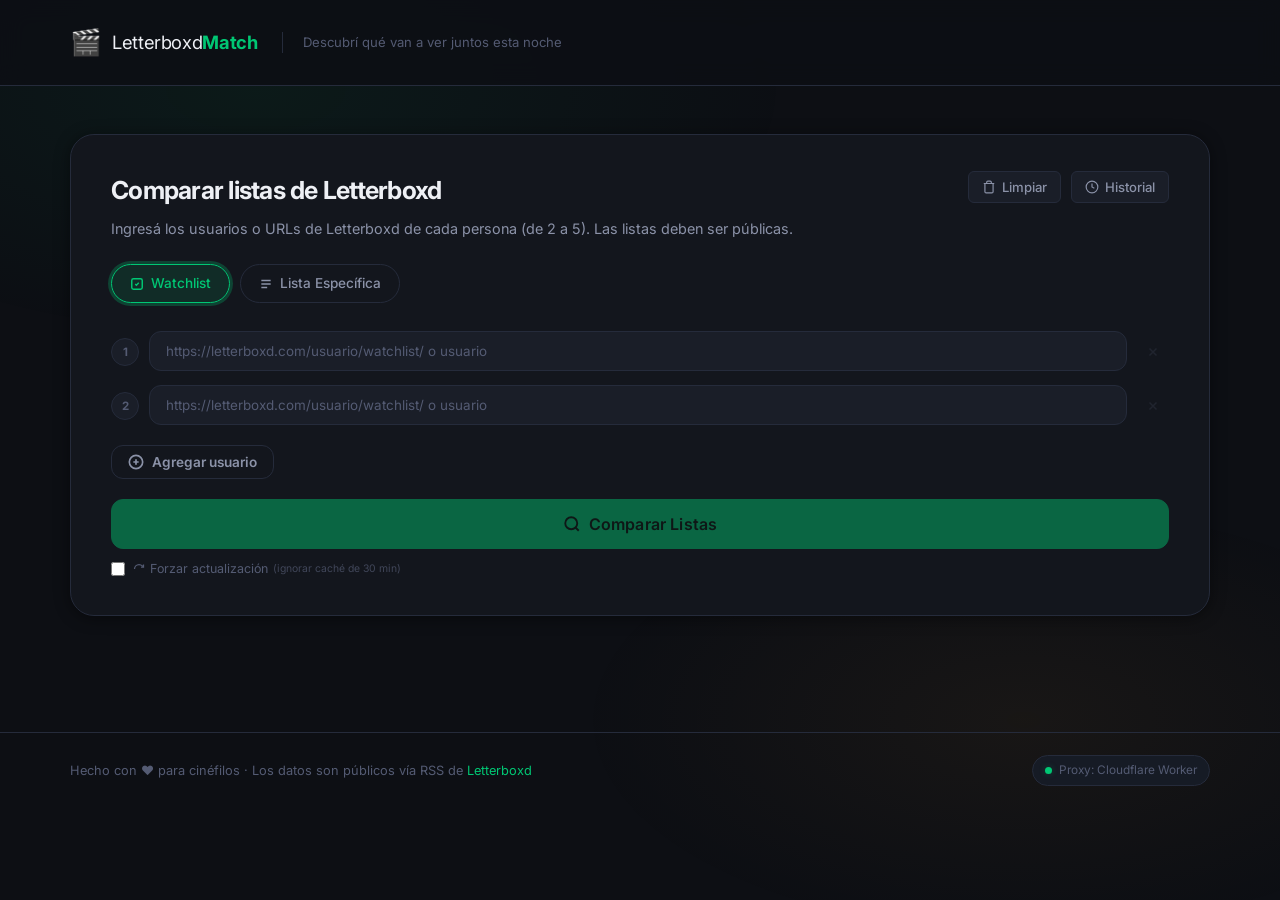
==== index.html @ 812aa850 "feat: implement CSV export, shareable URLs, and keyboard-accessible navigation for comparison result" ====
<!DOCTYPE html>
<html lang="es">

<head>
  <meta charset="UTF-8" />
  <meta name="viewport" content="width=device-width, initial-scale=1.0" />
  <title>Letterboxd Match — Compará Watchlists con Amigos</title>
  <meta name="description"
    content="Compará las watchlists y listas públicas de hasta 5 usuarios de Letterboxd y encontrá al instante qué películas quieren ver todos. Sin registro, sin API key." />
  <meta name="robots" content="index, follow" />
  <link rel="canonical" href="https://agusre.github.io/letterboxd-matchinglist/" />

  <!-- Open Graph (WhatsApp, Facebook, Discord, Slack, etc.) -->
  <meta property="og:title" content="Letterboxd Match — Compará Watchlists con Amigos" />
  <meta property="og:description" content="Descubrí qué películas tienen en común vos y tus amigos en Letterboxd, al instante." />
  <meta property="og:type" content="website" />
  <meta property="og:url" content="https://agusre.github.io/letterboxd-matchinglist/" />
  <meta property="og:image" content="https://agusre.github.io/letterboxd-matchinglist/og-image.png" />
  <meta property="og:locale" content="es_AR" />

  <!-- Twitter/X Card -->
  <meta name="twitter:card" content="summary_large_image" />
  <meta name="twitter:title" content="Letterboxd Match — Compará Watchlists con Amigos" />
  <meta name="twitter:description" content="Descubrí qué películas tienen en común vos y tus amigos en Letterboxd, al instante." />
  <meta name="twitter:image" content="https://agusre.github.io/letterboxd-matchinglist/og-image.png" />

  <!-- Favicon -->
  <link rel="icon" type="image/svg+xml" href="favicons/favicon.svg" />
  <link rel="icon" type="image/x-icon" href="favicons/favicon.ico" sizes="any" />
  <link rel="icon" type="image/png" sizes="32x32" href="favicons/favicon-32x32.png" />
  <link rel="icon" type="image/png" sizes="16x16" href="favicons/favicon-16x16.png" />
  <link rel="apple-touch-icon" sizes="180x180" href="favicons/apple-touch-icon.png" />
  <link rel="manifest" href="favicons/site.webmanifest" />

  <!-- Datos estructurados para Google (rich results) -->
  <script type="application/ld+json">
  {
    "@context": "https://schema.org",
    "@type": "WebApplication",
    "name": "Letterboxd Match",
    "url": "https://agusre.github.io/letterboxd-matchinglist/",
    "description": "Compará las watchlists y listas públicas de múltiples usuarios de Letterboxd para encontrar películas en común al instante.",
    "applicationCategory": "Entertainment",
    "operatingSystem": "Any (Web Browser)",
    "offers": {
      "@type": "Offer",
      "price": "0",
      "priceCurrency": "USD"
    }
  }
  </script>

  <link rel="preconnect" href="https://fonts.googleapis.com" />
  <link rel="preconnect" href="https://fonts.gstatic.com" crossorigin />
  <link
    href="https://fonts.googleapis.com/css2?family=Inter:wght@300;400;500;600;700;800&family=DM+Sans:wght@400;500;600&display=swap"
    rel="stylesheet" />
  <link rel="stylesheet" href="style.css?v=1" />
</head>

<body>

  <!-- ─── HEADER ─── -->
  <header class="site-header">
    <div class="container">
      <div class="logo">
        <span class="logo-icon">🎬</span>
        <span class="logo-text">Letterboxd<strong>Match</strong></span>
      </div>
      <p class="tagline">Descubrí qué van a ver juntos esta noche</p>
    </div>
  </header>

  <!-- ─── MAIN ─── -->
  <main class="container">

    <!-- INPUT CARD -->
    <section class="card input-card" aria-labelledby="form-title">
      <div class="card-header-row">
        <div class="card-header-text">
          <h1 id="form-title" class="card-title">Comparar listas de Letterboxd</h1>
          <p class="card-subtitle">Ingresá los usuarios o URLs de Letterboxd de cada persona (de 2 a 5). Las listas deben ser públicas.</p>
        </div>
        <div class="card-header-actions">
          <button id="btn-clear-inputs" class="btn-action-ghost" type="button" title="Limpiar todos los campos" aria-label="Limpiar todos los campos">
            <svg width="14" height="14" viewBox="0 0 24 24" fill="none" stroke="currentColor" stroke-width="2" aria-hidden="true">
              <path d="M3 6h18M19 6v14a2 2 0 0 1-2 2H7a2 2 0 0 1-2-2V6m3 0V4a2 2 0 0 1 2-2h4a2 2 0 0 1 2 2v2"/>
            </svg>
            <span>Limpiar</span>
          </button>
          <div class="history-dropdown-wrapper">
            <button id="btn-toggle-history" class="btn-action-ghost" type="button" aria-expanded="false" aria-haspopup="true" aria-controls="history-panel" aria-label="Historial de comparaciones">
              <svg width="14" height="14" viewBox="0 0 24 24" fill="none" stroke="currentColor" stroke-width="2" aria-hidden="true">
                <circle cx="12" cy="12" r="10"/>
                <polyline points="12 6 12 12 16 14"/>
              </svg>
              <span>Historial</span>
              <span id="history-badge" class="history-badge hidden">0</span>
            </button>
            <div id="history-panel" class="history-panel hidden" role="region" aria-label="Historial de comparaciones">
              <div class="history-panel-header">
                <span class="history-panel-title">Comparaciones recientes</span>
                <button id="btn-close-history" class="btn-icon-xs" type="button" aria-label="Cerrar historial">✕</button>
              </div>
              <div id="history-list" class="history-list" role="list"></div>
              <div class="history-panel-footer">
                <button id="btn-clear-history" class="btn-link-danger" type="button">Borrar todo el historial</button>
              </div>
            </div>
          </div>
        </div>
      </div>

      <!-- Source selector -->
      <div class="source-selector" role="group" aria-label="Seleccionar fuente de datos">
        <label class="source-option">
          <input type="radio" name="source" value="watchlist" id="src-watchlist" checked />
          <span class="source-pill">
            <svg width="14" height="14" viewBox="0 0 24 24" fill="none" stroke="currentColor" stroke-width="2.5">
              <path d="M9 12l2 2 4-4" />
              <rect x="3" y="3" width="18" height="18" rx="3" />
            </svg>
            Watchlist
          </span>
        </label>
        <label class="source-option">
          <input type="radio" name="source" value="list" id="src-list" />
          <span class="source-pill">
            <svg width="14" height="14" viewBox="0 0 24 24" fill="none" stroke="currentColor" stroke-width="2.5">
              <path d="M4 6h16M4 12h16M4 18h10" />
            </svg>
            Lista Específica
          </span>
        </label>
      </div>

      <!-- User rows container -->
      <div id="users-container" class="users-container"></div>

      <!-- Add user button -->
      <button id="btn-add-user" class="btn btn-ghost" aria-label="Agregar usuario">
        <svg width="16" height="16" viewBox="0 0 24 24" fill="none" stroke="currentColor" stroke-width="2.5">
          <circle cx="12" cy="12" r="10" />
          <path d="M12 8v8M8 12h8" />
        </svg>
        Agregar usuario
      </button>

      <!-- Compare button -->
      <button id="btn-compare" class="btn btn-primary">
        <svg width="18" height="18" viewBox="0 0 24 24" fill="none" stroke="currentColor" stroke-width="2.5">
          <circle cx="11" cy="11" r="8" />
          <path d="m21 21-4.35-4.35" />
        </svg>
        Comparar Listas
      </button>

      <!-- Force-refresh toggle (opt-out cache bypass) -->
      <label class="force-refresh-row" for="chk-force-refresh" title="Ignorar datos guardados y descargar todo de nuevo">
        <input type="checkbox" id="chk-force-refresh" />
        <span>
          <svg width="12" height="12" viewBox="0 0 24 24" fill="none" stroke="currentColor" stroke-width="2.5">
            <path d="M3 12a9 9 0 0 1 9-9 9.75 9.75 0 0 1 6.74 2.74L21 8"/>
            <path d="M21 3v5h-5"/>
          </svg>
          Forzar actualización <small>(ignorar caché de 30 min)</small>
        </span>
      </label>
    </section>

    <!-- ERROR BANNER -->
    <div id="error-banner" class="error-banner hidden" role="alert" aria-live="polite"></div>

    <!-- LOADING STATE -->
    <section id="loading-section" class="loading-section hidden" aria-live="polite" aria-label="Cargando datos">
      <div class="loading-grid">
        <div class="skeleton-card" aria-hidden="true"></div>
        <div class="skeleton-card" aria-hidden="true"></div>
        <div class="skeleton-card" aria-hidden="true"></div>
        <div class="skeleton-card" aria-hidden="true"></div>
        <div class="skeleton-card" aria-hidden="true"></div>
        <div class="skeleton-card" aria-hidden="true"></div>
      </div>
      <p class="loading-text">
        <span class="spinner" aria-hidden="true"></span>
        <span id="loading-message">Obteniendo feeds de Letterboxd…</span>
      </p>
      <div id="proxy-live-banner" class="proxy-live-banner hidden" aria-live="polite">
        <span class="proxy-live-icon">📡</span>
        <span id="proxy-live-text" class="proxy-live-text"></span>
      </div>
    </section>

    <!-- RESULTS SECTION -->
    <section id="results-section" class="results-section hidden" aria-label="Resultados de la comparación">

      <!-- Stats bar -->
      <div id="stats-bar" class="stats-bar"></div>

      <!-- Common movies -->
      <div class="results-block" id="common-block">
        <div class="results-header">
          <h2 class="results-title">
            <span class="accent-dot"></span>
            Películas en Común
            <span id="common-count" class="badge badge-green">0</span>
          </h2>
          <div class="results-actions">
            <button class="btn-action-sm" id="btn-export-csv" title="Exportar películas en común a archivo CSV" aria-label="Exportar resultados a CSV">
              <svg width="14" height="14" viewBox="0 0 24 24" fill="none" stroke="currentColor" stroke-width="2" aria-hidden="true">
                <path d="M21 15v4a2 2 0 0 1-2 2H5a2 2 0 0 1-2-2v-4"/>
                <polyline points="7 10 12 15 17 10"/>
                <line x1="12" y1="15" x2="12" y2="3"/>
              </svg>
              <span>Exportar CSV</span>
            </button>
            <button class="btn-action-sm" id="btn-share-results" title="Copiar enlace directo a esta comparación" aria-label="Copiar link para compartir">
              <svg width="14" height="14" viewBox="0 0 24 24" fill="none" stroke="currentColor" stroke-width="2" aria-hidden="true">
                <path d="M10 13a5 5 0 0 0 7.54.54l3-3a5 5 0 0 0-7.07-7.07l-1.72 1.71"/>
                <path d="M14 11a5 5 0 0 0-7.54-.54l-3 3a5 5 0 0 0 7.07 7.07l1.71-1.71"/>
              </svg>
              <span id="share-btn-text">Copiar link</span>
            </button>
            <button class="btn-icon" id="btn-sort-common" title="Ordenar películas" aria-label="Ordenar resultados">
              <svg width="16" height="16" viewBox="0 0 24 24" fill="none" stroke="currentColor" stroke-width="2" aria-hidden="true">
                <path d="M3 6h18M7 12h10M11 18h2" />
              </svg>
            </button>
          </div>
        </div>
        <div id="common-grid" class="movie-grid" aria-label="Películas en común"></div>
        <div id="common-empty" class="empty-state hidden">
          <span class="empty-icon">😕</span>
          <p>No encontramos películas en común.</p>
          <small>Probá con otros usuarios o diferentes listas.</small>
        </div>
      </div>

      <!-- Unique movies per user -->
      <div class="results-block" id="unique-block">
        <div class="results-header">
          <h2 class="results-title">
            <span class="accent-dot accent-orange"></span>
            Películas Únicas por Usuario
          </h2>
        </div>
        <div id="unique-tabs" class="tabs" role="tablist"></div>
        <div id="unique-panels" class="tab-panels"></div>
      </div>

    </section>

  </main>

  <!-- ─── FOOTER ─── -->
  <footer class="site-footer">
    <div class="container footer-content">
      <p>Hecho con <span aria-label="amor">❤️</span> para cinéfilos · Los datos son públicos vía RSS de <a
          href="https://letterboxd.com" target="_blank" rel="noopener noreferrer">Letterboxd</a></p>
      <div id="proxy-health-indicator" class="proxy-health-indicator" title="Estado de conectividad y proxies CORS">
        <span class="proxy-health-dot dot-green" id="proxy-health-dot"></span>
        <span id="proxy-health-label">Conexión: Lista</span>
      </div>
    </div>
  </footer>

  <!-- MOVIE DETAIL MODAL -->
  <div id="movie-modal" class="modal-overlay hidden" role="dialog" aria-modal="true" aria-labelledby="modal-title">
    <div class="modal-card">
      <button class="modal-close" id="modal-close-btn" aria-label="Cerrar">
        <svg width="20" height="20" viewBox="0 0 24 24" fill="none" stroke="currentColor" stroke-width="2.5">
          <path d="M18 6 6 18M6 6l12 12" />
        </svg>
      </button>
      <div id="modal-content"></div>
    </div>
  </div>

  <!-- ─── TOP 5 ELIMINATOR OVERLAY ─── -->
  <div id="top5-overlay" class="top5-overlay hidden" role="dialog" aria-modal="true" aria-label="Top 5 Eliminator">

    <!-- Particles canvas (confetti) -->
    <canvas id="top5-confetti" class="top5-confetti-canvas" aria-hidden="true"></canvas>

    <!-- Header -->
    <div class="top5-header">
      <div class="top5-header-left">
        <span class="top5-logo-icon">🎲</span>
        <div>
          <h2 class="top5-title">Top 5 Eliminator</h2>
          <p class="top5-subtitle" id="top5-subtitle">Eliminá hasta quedarte con <strong>1 sola película</strong> para ver esta noche</p>
        </div>
      </div>
      <div class="top5-header-actions">
        <button id="btn-top5-restart" class="btn-top5-action" aria-label="Probar con otras 5 películas">
          <svg width="16" height="16" viewBox="0 0 24 24" fill="none" stroke="currentColor" stroke-width="2.5">
            <path d="M3 12a9 9 0 0 1 9-9 9.75 9.75 0 0 1 6.74 2.74L21 8"/>
            <path d="M21 3v5h-5"/>
            <path d="M21 12a9 9 0 0 1-9 9 9.75 9.75 0 0 1-6.74-2.74L3 16"/>
            <path d="M3 21v-5h5"/>
          </svg>
          Otras 5
        </button>
        <button id="btn-top5-close" class="btn-top5-close" aria-label="Cerrar Top 5 Eliminator">
          <svg width="20" height="20" viewBox="0 0 24 24" fill="none" stroke="currentColor" stroke-width="2.5">
            <path d="M18 6 6 18M6 6l12 12" />
          </svg>
        </button>
      </div>
    </div>

    <!-- Loading state -->
    <div id="top5-loading" class="top5-loading hidden">
      <div class="top5-loading-spinner"></div>
      <p id="top5-loading-msg">Cargando información de las películas…</p>
    </div>

    <!-- Cards grid -->
    <div id="top5-grid" class="top5-grid" role="list" aria-label="Películas candidatas"></div>

    <!-- Counter -->
    <div id="top5-counter" class="top5-counter" aria-live="polite">
      <span id="top5-remaining">5</span> película(s) restante(s)
    </div>

    <!-- Winner banner -->
    <div id="top5-winner-banner" class="top5-winner-banner hidden" aria-live="assertive">
      <div class="winner-emoji" aria-hidden="true">🏆</div>
      <h3 class="winner-title">¡Esta es tu película para ver hoy!</h3>
      <p class="winner-subtitle" id="winner-movie-name"></p>
      <a id="winner-lb-link" class="winner-lb-link" href="#" target="_blank" rel="noopener noreferrer">
        <svg width="14" height="14" viewBox="0 0 24 24" fill="none" stroke="currentColor" stroke-width="2.5">
          <path d="M18 13v6a2 2 0 0 1-2 2H5a2 2 0 0 1-2-2V8a2 2 0 0 1 2-2h6"/>
          <polyline points="15 3 21 3 21 9"/><line x1="10" y1="14" x2="21" y2="3"/>
        </svg>
        Ver en Letterboxd
      </a>
      <button id="btn-winner-restart" class="btn-top5-action" style="margin-top:12px;">
        <svg width="16" height="16" viewBox="0 0 24 24" fill="none" stroke="currentColor" stroke-width="2.5">
          <path d="M3 12a9 9 0 0 1 9-9 9.75 9.75 0 0 1 6.74 2.74L21 8"/>
          <path d="M21 3v5h-5"/>
        </svg>
        Probar con otras 5
      </button>
    </div>

  </div>

  <script src="app.js"></script>
</body>

</html>
---- style.css ----
/* ================================================================
   LETTERBOXD MATCH — style.css
   Cinema-dark theme with green/orange accents
   ================================================================ */

/* ── CSS CUSTOM PROPERTIES ── */
:root {
  --bg-base:        #0d0f14;
  --bg-surface:     #13161d;
  --bg-elevated:    #1a1e28;
  --bg-hover:       #1f2535;
  --bg-card:        #161b25;

  --text-primary:   #eef0f5;
  --text-secondary: #8b92a8;
  --text-muted:     #545b73;

  --accent-green:   #00c774;
  --accent-green-dim:#00c77420;
  --accent-green-glow:#00c77440;
  --accent-orange:  #f4a535;
  --accent-orange-dim:#f4a53520;

  --border:         #252b3b;
  --border-hover:   #3a4258;

  --radius-sm:  6px;
  --radius-md:  12px;
  --radius-lg:  18px;
  --radius-xl:  24px;

  --shadow-card:  0 2px 16px rgba(0,0,0,.45);
  --shadow-glow:  0 0 32px rgba(0,199,116,.12);

  --font-base: 'Inter', 'DM Sans', system-ui, sans-serif;

  --transition: 0.2s ease;
}

/* ── RESET ── */
*, *::before, *::after { box-sizing: border-box; margin: 0; padding: 0; }
html { scroll-behavior: smooth; }
body {
  font-family: var(--font-base);
  background: var(--bg-base);
  color: var(--text-primary);
  min-height: 100vh;
  line-height: 1.6;
  -webkit-font-smoothing: antialiased;
}
a { color: var(--accent-green); text-decoration: none; }
a:hover { text-decoration: underline; }
img { max-width: 100%; height: auto; display: block; }
button { cursor: pointer; border: none; background: none; font-family: inherit; }
input, textarea { font-family: inherit; }

/* ── UTILITIES ── */
.hidden { display: none !important; }
.visually-hidden {
  position: absolute !important;
  width: 1px !important;
  height: 1px !important;
  padding: 0 !important;
  margin: -1px !important;
  overflow: hidden !important;
  clip: rect(0, 0, 0, 0) !important;
  white-space: nowrap !important;
  border: 0 !important;
}
.container {
  width: 100%;
  max-width: 1180px;
  margin: 0 auto;
  padding: 0 20px;
}

/* ── BACKGROUND MESH ── */
body::before {
  content: '';
  position: fixed;
  inset: 0;
  background:
    radial-gradient(ellipse 60% 40% at 20% 10%, rgba(0,199,116,.06) 0%, transparent 70%),
    radial-gradient(ellipse 50% 35% at 80% 80%, rgba(244,165,53,.05) 0%, transparent 70%);
  pointer-events: none;
  z-index: 0;
}
body > * { position: relative; z-index: 1; }

/* ── HEADER ── */
.site-header {
  border-bottom: 1px solid var(--border);
  padding: 22px 0;
  background: rgba(13,15,20,.85);
  backdrop-filter: blur(12px);
  position: sticky;
  top: 0;
  z-index: 100;
}
.site-header .container {
  display: flex;
  align-items: center;
  gap: 24px;
}
.logo {
  display: flex;
  align-items: center;
  gap: 10px;
  flex-shrink: 0;
}
.logo-icon { font-size: 1.6rem; }
.logo-text {
  font-size: 1.15rem;
  letter-spacing: -0.02em;
  color: var(--text-primary);
}
.logo-text strong { color: var(--accent-green); font-weight: 700; }
.tagline {
  font-size: .82rem;
  color: var(--text-muted);
  border-left: 1px solid var(--border);
  padding-left: 20px;
}

/* ── MAIN LAYOUT ── */
main.container { padding-top: 48px; padding-bottom: 80px; }

/* ── CARD ── */
.card {
  background: var(--bg-surface);
  border: 1px solid var(--border);
  border-radius: var(--radius-xl);
  padding: 36px 40px;
  box-shadow: var(--shadow-card);
}
.input-card { margin-bottom: 36px; }
.card-title {
  font-size: 1.55rem;
  font-weight: 700;
  letter-spacing: -0.03em;
  margin-bottom: 6px;
}
.card-subtitle {
  font-size: .9rem;
  color: var(--text-secondary);
  margin-bottom: 0;
}

/* ── CARD HEADER ACTIONS & HISTORY ── */
.card-header-row {
  display: flex;
  justify-content: space-between;
  align-items: flex-start;
  gap: 16px;
  margin-bottom: 24px;
  flex-wrap: wrap;
}
.card-header-text {
  flex: 1;
  min-width: 260px;
}
.card-header-actions {
  display: flex;
  align-items: center;
  gap: 10px;
  position: relative;
}
.btn-action-ghost {
  display: inline-flex;
  align-items: center;
  gap: 6px;
  padding: 7px 13px;
  border-radius: var(--radius-sm);
  background: var(--bg-elevated);
  border: 1px solid var(--border);
  color: var(--text-secondary);
  font-size: 0.82rem;
  font-weight: 500;
  cursor: pointer;
  transition: all var(--transition);
}
.btn-action-ghost:hover {
  background: var(--bg-hover);
  color: var(--text-primary);
  border-color: var(--border-hover);
}
.btn-action-ghost:focus-visible {
  outline: none;
  border-color: var(--accent-green);
  box-shadow: 0 0 0 3px var(--accent-green-glow);
}
.history-badge {
  display: inline-flex;
  align-items: center;
  justify-content: center;
  min-width: 18px;
  height: 18px;
  padding: 0 5px;
  border-radius: 10px;
  background: var(--accent-green-dim);
  color: var(--accent-green);
  font-size: 0.7rem;
  font-weight: 700;
}
.history-dropdown-wrapper {
  position: relative;
}
.history-panel {
  position: absolute;
  top: calc(100% + 8px);
  right: 0;
  width: 340px;
  max-width: calc(100vw - 40px);
  background: var(--bg-surface);
  border: 1px solid var(--border);
  border-radius: var(--radius-md);
  box-shadow: 0 12px 36px rgba(0, 0, 0, 0.6), 0 0 0 1px rgba(255, 255, 255, 0.05);
  z-index: 120;
  overflow: hidden;
  backdrop-filter: blur(16px);
  animation: dropdownIn 0.2s ease;
}
@keyframes dropdownIn {
  from { opacity: 0; transform: translateY(-6px); }
  to { opacity: 1; transform: translateY(0); }
}
.history-panel-header {
  display: flex;
  justify-content: space-between;
  align-items: center;
  padding: 12px 16px;
  border-bottom: 1px solid var(--border);
  background: var(--bg-elevated);
}
.history-panel-title {
  font-size: 0.82rem;
  font-weight: 600;
  color: var(--text-primary);
}
.btn-icon-xs {
  background: transparent;
  color: var(--text-muted);
  font-size: 0.95rem;
  padding: 2px 6px;
  border-radius: var(--radius-sm);
  cursor: pointer;
  line-height: 1;
}
.btn-icon-xs:hover {
  color: var(--text-primary);
  background: var(--bg-hover);
}
.history-list {
  max-height: 320px;
  overflow-y: auto;
  padding: 8px;
  display: flex;
  flex-direction: column;
  gap: 6px;
}
.history-empty {
  padding: 24px 16px;
  text-align: center;
  color: var(--text-muted);
}
.history-empty-icon {
  font-size: 1.5rem;
  display: block;
  margin-bottom: 6px;
}
.history-empty p {
  font-size: 0.85rem;
  color: var(--text-secondary);
  margin-bottom: 4px;
}
.history-empty small {
  font-size: 0.75rem;
}
.history-item {
  display: flex;
  align-items: center;
  justify-content: space-between;
  gap: 8px;
  padding: 10px 12px;
  border-radius: var(--radius-sm);
  background: var(--bg-card);
  border: 1px solid transparent;
  cursor: pointer;
  transition: all var(--transition);
}
.history-item:hover {
  background: var(--bg-hover);
  border-color: var(--border);
  transform: translateX(2px);
}
.history-item-content {
  flex: 1;
  min-width: 0;
}
.history-item-meta {
  display: flex;
  align-items: center;
  gap: 8px;
  margin-bottom: 6px;
  font-size: 0.72rem;
}
.history-mode-badge {
  padding: 2px 6px;
  border-radius: 4px;
  font-weight: 600;
  text-transform: uppercase;
  font-size: 0.65rem;
  letter-spacing: 0.03em;
}
.badge-mode-watchlist {
  background: var(--accent-green-dim);
  color: var(--accent-green);
}
.badge-mode-list {
  background: var(--accent-orange-dim);
  color: var(--accent-orange);
}
.history-time {
  color: var(--text-muted);
}
.history-match-chip {
  margin-left: auto;
  color: var(--accent-green);
  font-weight: 600;
}
.history-match-chip.is-zero {
  color: var(--text-muted);
}
.history-item-users {
  display: flex;
  flex-wrap: wrap;
  gap: 4px;
}
.history-user-chip {
  padding: 2px 7px;
  background: var(--bg-elevated);
  border-radius: 12px;
  font-size: 0.75rem;
  color: var(--text-primary);
  font-weight: 500;
  max-width: 140px;
  overflow: hidden;
  text-overflow: ellipsis;
  white-space: nowrap;
}
.btn-remove-history {
  background: transparent;
  color: var(--text-muted);
  padding: 4px 6px;
  border-radius: var(--radius-sm);
  cursor: pointer;
  opacity: 0.5;
  transition: all var(--transition);
  font-size: 0.85rem;
}
.btn-remove-history:hover {
  opacity: 1;
  color: #ff6b6b;
  background: rgba(255, 107, 107, 0.15);
}
.history-panel-footer {
  padding: 10px 14px;
  border-top: 1px solid var(--border);
  background: var(--bg-elevated);
  text-align: center;
}
.btn-link-danger {
  font-size: 0.78rem;
  color: #ff8585;
  background: none;
  cursor: pointer;
  transition: color var(--transition);
}
.btn-link-danger:hover {
  color: #ff6b6b;
  text-decoration: underline;
}

/* ── SOURCE SELECTOR ── */
.source-selector {
  display: flex;
  gap: 10px;
  margin-bottom: 28px;
  flex-wrap: wrap;
}
.source-option input[type="radio"] { position: absolute; opacity: 0; width: 0; height: 0; }
.source-pill {
  display: inline-flex;
  align-items: center;
  gap: 7px;
  padding: 8px 18px;
  border-radius: 50px;
  border: 1.5px solid var(--border);
  font-size: .85rem;
  font-weight: 500;
  color: var(--text-secondary);
  cursor: pointer;
  transition: all var(--transition);
  user-select: none;
}
.source-option input:checked + .source-pill {
  border-color: var(--accent-green);
  color: var(--accent-green);
  background: var(--accent-green-dim);
  box-shadow: 0 0 0 3px var(--accent-green-glow);
}
.source-pill:hover { border-color: var(--border-hover); color: var(--text-primary); }

/* ── USER ROWS ── */
.users-container {
  display: flex;
  flex-direction: column;
  gap: 14px;
  margin-bottom: 16px;
}
.user-row {
  display: flex;
  align-items: flex-start;
  gap: 10px;
  animation: slideIn .25s ease;
}
@keyframes slideIn {
  from { opacity: 0; transform: translateY(-8px); }
  to   { opacity: 1; transform: translateY(0); }
}
.user-index {
  width: 28px;
  height: 28px;
  border-radius: 50%;
  background: var(--bg-elevated);
  border: 1px solid var(--border);
  display: flex;
  align-items: center;
  justify-content: center;
  font-size: .72rem;
  font-weight: 700;
  color: var(--text-muted);
  flex-shrink: 0;
  margin-top: 7px;
}
.user-input-wrap {
  flex: 1;
  display: flex;
  flex-direction: column;
  gap: 4px;
  position: relative;
}
.input-field-inner {
  position: relative;
  display: flex;
  align-items: center;
  width: 100%;
}
.input-field-inner .user-input {
  width: 100%;
  padding-right: 38px;
}
.input-validation-icon {
  position: absolute;
  right: 12px;
  pointer-events: none;
  display: flex;
  align-items: center;
  justify-content: center;
  width: 18px;
  height: 18px;
}
.input-validation-icon.is-valid {
  color: var(--accent-green);
}
.input-validation-icon.is-invalid {
  color: #ff6b6b;
}
.user-input {
  flex: 1;
  background: var(--bg-elevated);
  border: 1.5px solid var(--border);
  border-radius: var(--radius-md);
  padding: 11px 16px;
  font-size: .9rem;
  color: var(--text-primary);
  outline: none;
  transition: border-color var(--transition), box-shadow var(--transition);
}
.user-input::placeholder { color: var(--text-muted); }
.user-input:focus {
  border-color: var(--accent-green);
  box-shadow: 0 0 0 3px var(--accent-green-glow);
}
.user-input.is-valid {
  border-color: rgba(0, 199, 116, 0.6);
}
.user-input.is-valid:focus {
  border-color: var(--accent-green);
  box-shadow: 0 0 0 3px var(--accent-green-glow);
}
.user-input.is-invalid {
  border-color: rgba(255, 107, 107, 0.7);
}
.user-input.is-invalid:focus {
  border-color: #ff6b6b;
  box-shadow: 0 0 0 3px rgba(255, 107, 107, 0.22);
}
.input-feedback-msg {
  font-size: 0.76rem;
  color: #ff8585;
  padding-left: 2px;
  line-height: 1.3;
}
.user-input.is-list-url { font-size: .84rem; }

/* ── ROW STATUS BAR (RETRY SELECTIVO) ── */
.row-status-bar {
  display: flex;
  align-items: center;
  justify-content: space-between;
  gap: 8px;
  padding: 6px 12px;
  border-radius: var(--radius-sm);
  font-size: 0.76rem;
  margin-top: 5px;
  animation: slideIn 0.2s ease;
}
.row-status-bar.status-loading {
  background: var(--bg-elevated);
  border: 1px solid var(--border);
  color: var(--text-secondary);
}
.row-status-bar.status-success {
  background: var(--accent-green-dim);
  border: 1px solid rgba(0, 199, 116, 0.3);
  color: var(--accent-green);
  font-weight: 500;
}
.row-status-bar.status-error {
  background: rgba(255, 107, 107, 0.12);
  border: 1px solid rgba(255, 107, 107, 0.3);
  color: #ff8585;
}
.row-status-text {
  flex: 1;
  line-height: 1.3;
}
.btn-retry-user {
  display: inline-flex;
  align-items: center;
  gap: 5px;
  padding: 3px 9px;
  border-radius: 4px;
  background: rgba(255, 107, 107, 0.22);
  border: 1px solid rgba(255, 107, 107, 0.45);
  color: #fff;
  font-size: 0.74rem;
  font-weight: 600;
  cursor: pointer;
  transition: all var(--transition);
  flex-shrink: 0;
}
.btn-retry-user:hover {
  background: rgba(255, 107, 107, 0.38);
  border-color: #ff6b6b;
  transform: translateY(-1px);
}
.btn-retry-user:active {
  transform: translateY(0);
}

.btn-remove {
  width: 32px;
  height: 32px;
  border-radius: var(--radius-sm);
  background: transparent;
  color: var(--text-muted);
  display: flex;
  align-items: center;
  justify-content: center;
  transition: all var(--transition);
  flex-shrink: 0;
  margin-top: 5px;
}
.btn-remove:hover { background: rgba(239,68,68,.15); color: #ef4444; }
.btn-remove:disabled { opacity: 0.2; pointer-events: none; }

/* ── BUTTONS ── */
.btn {
  display: inline-flex;
  align-items: center;
  gap: 8px;
  padding: 11px 22px;
  border-radius: var(--radius-md);
  font-size: .9rem;
  font-weight: 600;
  transition: all var(--transition);
  border: 1.5px solid transparent;
}
.btn:disabled {
  opacity: .45;
  cursor: not-allowed;
  box-shadow: none !important;
  transform: none !important;
}
.btn-primary {
  background: var(--accent-green);
  color: #0a1a11;
  border-color: var(--accent-green);
  width: 100%;
  justify-content: center;
  margin-top: 20px;
  font-size: 1rem;
  padding: 14px 24px;
  letter-spacing: .01em;
  box-shadow: 0 4px 20px rgba(0,199,116,.25);
}
.btn-primary:hover:not(:disabled) {
  background: #00e885;
  box-shadow: 0 6px 28px rgba(0,199,116,.4);
  transform: translateY(-1px);
}
.btn-primary:active:not(:disabled) { transform: translateY(0); }
.btn-primary:disabled {
  opacity: .45;
  cursor: not-allowed;
  box-shadow: none;
}

.btn-ghost {
  background: transparent;
  color: var(--text-secondary);
  border-color: var(--border);
  font-size: .85rem;
  padding: 8px 16px;
  margin-top: 4px;
}
.btn-ghost:hover {
  border-color: var(--border-hover);
  color: var(--text-primary);
  background: var(--bg-hover);
}

/* ── FORCE REFRESH ROW ── */
.force-refresh-row {
  display: flex;
  align-items: center;
  gap: 8px;
  margin-top: 10px;
  cursor: pointer;
  color: var(--text-muted);
  font-size: .78rem;
  user-select: none;
  transition: color var(--transition);
}
.force-refresh-row:hover { color: var(--text-secondary); }
.force-refresh-row input[type="checkbox"] {
  accent-color: var(--accent-orange);
  width: 14px;
  height: 14px;
  cursor: pointer;
  flex-shrink: 0;
}
.force-refresh-row span {
  display: inline-flex;
  align-items: center;
  gap: 5px;
}
.force-refresh-row small { opacity: .7; }

.results-actions {
  display: flex;
  align-items: center;
  gap: 8px;
  flex-wrap: wrap;
}

.btn-action-sm {
  display: inline-flex;
  align-items: center;
  gap: 6px;
  padding: 7px 12px;
  border-radius: var(--radius-sm);
  background: var(--bg-elevated);
  border: 1px solid var(--border);
  color: var(--text-secondary);
  font-size: 0.8rem;
  font-weight: 500;
  cursor: pointer;
  transition: all var(--transition);
  user-select: none;
}
.btn-action-sm:hover {
  color: var(--text-primary);
  border-color: var(--border-hover);
  background: var(--bg-hover);
  transform: translateY(-1px);
}
.btn-action-sm:active {
  transform: translateY(0);
}
.btn-action-sm:focus-visible {
  outline: 2px solid var(--accent-green);
  outline-offset: 2px;
}
.btn-action-sm.is-copied {
  background: var(--accent-green-dim);
  border-color: rgba(0, 199, 116, 0.4);
  color: var(--accent-green);
  font-weight: 600;
}

.btn-icon {
  width: 34px;
  height: 34px;
  border-radius: var(--radius-sm);
  background: var(--bg-elevated);
  border: 1px solid var(--border);
  display: flex;
  align-items: center;
  justify-content: center;
  color: var(--text-secondary);
  transition: all var(--transition);
}
.btn-icon:hover { color: var(--text-primary); border-color: var(--border-hover); }
.btn-icon:focus-visible {
  outline: 2px solid var(--accent-green);
  outline-offset: 2px;
}

/* ── ERROR BANNER ── */
.error-banner {
  background: rgba(239,68,68,.12);
  border: 1px solid rgba(239,68,68,.3);
  border-radius: var(--radius-md);
  padding: 14px 18px;
  color: #fca5a5;
  font-size: .88rem;
  margin-bottom: 28px;
  display: flex;
  gap: 10px;
  align-items: flex-start;
}

/* ── LOADING ── */
.loading-section { text-align: center; }
.loading-text {
  display: flex;
  align-items: center;
  justify-content: center;
  gap: 12px;
  color: var(--text-secondary);
  font-size: .9rem;
  margin-bottom: 12px;
}
.proxy-live-banner {
  display: inline-flex;
  align-items: center;
  gap: 8px;
  padding: 6px 14px;
  background: rgba(22, 27, 34, 0.75);
  backdrop-filter: blur(8px);
  border: 1px solid var(--border);
  border-radius: var(--radius-sm);
  font-size: 0.78rem;
  color: var(--text-secondary);
  margin-bottom: 24px;
  animation: fadeIn 0.2s ease;
}
.proxy-live-icon {
  font-size: 0.85rem;
}
.proxy-live-text {
  font-family: var(--font-base);
  letter-spacing: 0.01em;
}
.spinner {
  width: 18px;
  height: 18px;
  border: 2.5px solid var(--border);
  border-top-color: var(--accent-green);
  border-radius: 50%;
  animation: spin 0.7s linear infinite;
  flex-shrink: 0;
}
@keyframes spin { to { transform: rotate(360deg); } }

.loading-grid {
  display: grid;
  grid-template-columns: repeat(auto-fill, minmax(140px, 1fr));
  gap: 16px;
  margin-bottom: 24px;
}
.skeleton-card {
  height: 220px;
  background: linear-gradient(90deg, var(--bg-surface) 25%, var(--bg-elevated) 50%, var(--bg-surface) 75%);
  background-size: 200% 100%;
  border-radius: var(--radius-md);
  animation: shimmer 1.4s infinite;
}
@keyframes shimmer {
  from { background-position: 200% 0; }
  to   { background-position: -200% 0; }
}

/* ── STATS BAR ── */
.stats-bar {
  display: flex;
  gap: 16px;
  flex-wrap: wrap;
  margin-bottom: 32px;
}
.stat-chip {
  background: var(--bg-surface);
  border: 1px solid var(--border);
  border-radius: 50px;
  padding: 7px 16px;
  font-size: .8rem;
  color: var(--text-secondary);
  display: flex;
  align-items: center;
  gap: 6px;
}
.stat-chip strong { color: var(--text-primary); }
.stat-chip .dot { width: 7px; height: 7px; border-radius: 50%; flex-shrink: 0; }
.dot-green { background: var(--accent-green); }
.dot-orange { background: var(--accent-orange); }
.dot-blue { background: #5b8def; }

/* ── RESULTS BLOCKS ── */
.results-section { display: flex; flex-direction: column; gap: 40px; }
.results-block {
  background: var(--bg-surface);
  border: 1px solid var(--border);
  border-radius: var(--radius-xl);
  padding: 30px 32px;
  box-shadow: var(--shadow-card);
}
.results-header {
  display: flex;
  align-items: center;
  justify-content: space-between;
  margin-bottom: 24px;
  gap: 12px;
}
.results-title {
  font-size: 1.15rem;
  font-weight: 700;
  letter-spacing: -0.02em;
  display: flex;
  align-items: center;
  gap: 10px;
}
.results-actions { display: flex; gap: 8px; }

.accent-dot {
  width: 10px;
  height: 10px;
  border-radius: 50%;
  background: var(--accent-green);
  box-shadow: 0 0 8px var(--accent-green);
  flex-shrink: 0;
}
.accent-dot.accent-orange {
  background: var(--accent-orange);
  box-shadow: 0 0 8px var(--accent-orange);
}

/* ── BADGE ── */
.badge {
  display: inline-flex;
  align-items: center;
  justify-content: center;
  padding: 2px 9px;
  border-radius: 50px;
  font-size: .75rem;
  font-weight: 700;
  min-width: 24px;
}
.badge-green { background: var(--accent-green-dim); color: var(--accent-green); border: 1px solid var(--accent-green); }
.badge-orange { background: var(--accent-orange-dim); color: var(--accent-orange); border: 1px solid var(--accent-orange); }

/* ── MOVIE GRID ── */
.movie-grid {
  display: grid;
  grid-template-columns: repeat(auto-fill, minmax(140px, 1fr));
  gap: 16px;
}

/* ── MOVIE CARD ── */
.movie-card {
  background: var(--bg-elevated);
  border: 1px solid var(--border);
  border-radius: var(--radius-md);
  overflow: hidden;
  cursor: pointer;
  transition: transform var(--transition), box-shadow var(--transition), border-color var(--transition);
  animation: fadeUp .35s ease both;
}
.movie-card:hover {
  transform: translateY(-4px) scale(1.02);
  box-shadow: 0 8px 32px rgba(0,0,0,.5);
  border-color: var(--border-hover);
}
@keyframes fadeUp {
  from { opacity: 0; transform: translateY(12px); }
  to   { opacity: 1; transform: translateY(0); }
}
.movie-card:nth-child(1) { animation-delay: 0s; }
.movie-card:nth-child(2) { animation-delay: .04s; }
.movie-card:nth-child(3) { animation-delay: .08s; }
.movie-card:nth-child(4) { animation-delay: .12s; }
.movie-card:nth-child(5) { animation-delay: .16s; }
.movie-card:nth-child(n+6) { animation-delay: .2s; }

.movie-poster-wrap {
  position: relative;
  aspect-ratio: 2/3;
  background: var(--bg-card);
  overflow: hidden;
}
.movie-poster {
  width: 100%;
  height: 100%;
  object-fit: cover;
  transition: transform 0.4s ease;
}
.movie-card:hover .movie-poster { transform: scale(1.06); }

.movie-poster-placeholder {
  width: 100%;
  height: 100%;
  display: flex;
  flex-direction: column;
  align-items: center;
  justify-content: center;
  gap: 8px;
  color: var(--text-muted);
  font-size: .7rem;
  text-align: center;
  padding: 12px;
  background: linear-gradient(135deg, #1a1e28 0%, #13161d 100%);
}
.movie-poster-placeholder svg { opacity: .3; }

.movie-hover-overlay {
  position: absolute;
  inset: 0;
  background: linear-gradient(to top, rgba(0,0,0,.9) 0%, transparent 60%);
  opacity: 0;
  transition: opacity var(--transition);
  display: flex;
  align-items: flex-end;
  padding: 10px;
}
.movie-card:hover .movie-hover-overlay { opacity: 1; }
.overlay-btn {
  font-size: .72rem;
  color: var(--accent-green);
  font-weight: 600;
  letter-spacing: .03em;
}

.movie-info {
  padding: 10px 11px 12px;
}
.movie-title {
  font-size: .78rem;
  font-weight: 600;
  line-height: 1.35;
  display: -webkit-box;
  -webkit-line-clamp: 2;
  -webkit-box-orient: vertical;
  overflow: hidden;
  color: var(--text-primary);
}
.movie-year {
  font-size: .7rem;
  color: var(--text-muted);
  margin-top: 3px;
}

/* ── EMPTY STATE ── */
.empty-state {
  text-align: center;
  padding: 48px 24px;
  color: var(--text-secondary);
}
.empty-icon { font-size: 2.5rem; display: block; margin-bottom: 12px; }
.empty-state p { font-size: .95rem; font-weight: 500; margin-bottom: 4px; }
.empty-state small { font-size: .82rem; color: var(--text-muted); }

/* ── TABS ── */
.tabs {
  display: flex;
  gap: 6px;
  flex-wrap: wrap;
  margin-bottom: 20px;
  border-bottom: 1px solid var(--border);
  padding-bottom: 0;
}
.tab-btn {
  padding: 9px 18px;
  border-radius: var(--radius-sm) var(--radius-sm) 0 0;
  font-size: .83rem;
  font-weight: 600;
  color: var(--text-muted);
  background: transparent;
  border: 1px solid transparent;
  border-bottom: none;
  transition: all var(--transition);
  position: relative;
  bottom: -1px;
}
.tab-btn:hover { color: var(--text-secondary); }
.tab-btn.active {
  color: var(--accent-orange);
  background: var(--bg-elevated);
  border-color: var(--border);
  border-bottom-color: var(--bg-elevated);
}
.tab-panel { display: none; animation: fadeUp .2s ease; }
.tab-panel.active { display: block; }

/* Unique list inside a panel */
.unique-list {
  display: grid;
  grid-template-columns: repeat(auto-fill, minmax(130px, 1fr));
  gap: 12px;
}

/* ── MODAL ── */
.modal-overlay {
  position: fixed;
  inset: 0;
  background: rgba(0,0,0,.75);
  backdrop-filter: blur(6px);
  z-index: 500;
  display: flex;
  align-items: center;
  justify-content: center;
  padding: 20px;
  animation: fadeIn .2s ease;
}
@keyframes fadeIn { from { opacity: 0; } to { opacity: 1; } }
.modal-card {
  background: var(--bg-surface);
  border: 1px solid var(--border);
  border-radius: var(--radius-xl);
  max-width: 920px;
  width: 92vw;
  max-height: 90vh;
  overflow-y: auto;
  padding: 40px;
  position: relative;
  animation: scaleIn .2s ease;
  box-shadow: 0 20px 60px rgba(0,0,0,.7);
}
@keyframes scaleIn {
  from { opacity: 0; transform: scale(.95); }
  to   { opacity: 1; transform: scale(1); }
}
.modal-close {
  position: absolute;
  top: 16px;
  right: 16px;
  width: 34px;
  height: 34px;
  border-radius: var(--radius-sm);
  background: var(--bg-elevated);
  color: var(--text-secondary);
  display: flex;
  align-items: center;
  justify-content: center;
  transition: all var(--transition);
}
.modal-close:hover { background: var(--bg-hover); color: var(--text-primary); }

.modal-movie-inner { display: flex; gap: 32px; flex-wrap: wrap; }
.modal-poster {
  width: 280px;
  flex-shrink: 0;
  border-radius: var(--radius-md);
  overflow: hidden;
  background: var(--bg-card);
  aspect-ratio: 2/3;
}
.modal-poster img { width: 100%; height: 100%; object-fit: cover; }
.modal-poster-loading {
  width: 100%;
  height: 100%;
  display: flex;
  align-items: center;
  justify-content: center;
  background: var(--bg-card);
}
.spinner {
  width: 32px;
  height: 32px;
  border: 3px solid var(--border);
  border-top-color: var(--accent-green);
  border-radius: 50%;
  animation: spin .8s linear infinite;
}
@keyframes spin { to { transform: rotate(360deg); } }
.modal-details { flex: 1; min-width: 260px; }
.modal-title {
  font-size: 1.85rem;
  font-weight: 700;
  letter-spacing: -0.02em;
  line-height: 1.25;
  margin-bottom: 8px;
}
.modal-year { font-size: 1rem; color: var(--text-muted); margin-bottom: 12px; }
.modal-rating {
  font-size: 1.1rem;
  color: var(--accent-green);
  letter-spacing: 1px;
  margin-bottom: 16px;
}
.modal-rating-num { color: var(--text-muted); font-size: .85rem; letter-spacing: normal; margin-left: 6px; }
.modal-rating-loading, .modal-desc-loading {
  color: var(--text-muted);
  font-style: italic;
  font-size: .9rem;
}
.modal-desc {
  font-size: 1rem;
  color: var(--text-secondary);
  line-height: 1.7;
  margin-bottom: 20px;
}
.modal-link {
  display: inline-flex;
  align-items: center;
  gap: 6px;
  font-size: .92rem;
  font-weight: 600;
  color: var(--accent-green);
  border: 1px solid var(--accent-green);
  padding: 9px 16px;
  border-radius: var(--radius-sm);
  transition: all var(--transition);
}
.modal-link:hover {
  background: var(--accent-green-dim);
  text-decoration: none;
}
.modal-users-found {
  margin-top: 18px;
  font-size: .85rem;
  color: var(--text-muted);
}
.modal-users-found strong { color: var(--text-secondary); }

/* ── FOOTER ── */
.site-footer {
  border-top: 1px solid var(--border);
  padding: 22px 0;
  font-size: .8rem;
  color: var(--text-muted);
}
.site-footer a { color: var(--accent-green); }

.footer-content {
  display: flex;
  align-items: center;
  justify-content: space-between;
  gap: 16px;
  flex-wrap: wrap;
}
.proxy-health-indicator {
  display: inline-flex;
  align-items: center;
  gap: 7px;
  padding: 5px 12px;
  border-radius: 20px;
  background: var(--bg-card);
  border: 1px solid var(--border);
  font-size: 0.74rem;
  color: var(--text-muted);
  transition: all var(--transition);
  cursor: default;
}
.proxy-health-indicator:hover {
  border-color: var(--border-hover);
  color: var(--text-secondary);
}
.proxy-health-dot {
  width: 7px;
  height: 7px;
  border-radius: 50%;
  background: var(--text-muted);
  display: inline-block;
}
.proxy-health-dot.dot-green {
  background: var(--accent-green);
  box-shadow: 0 0 6px var(--accent-green-glow);
}
.proxy-health-dot.dot-orange {
  background: var(--accent-orange);
  box-shadow: 0 0 6px rgba(244, 165, 53, 0.4);
}
.proxy-health-dot.dot-red {
  background: #ff6b6b;
  box-shadow: 0 0 6px rgba(255, 107, 107, 0.4);
}

/* ── RESPONSIVE ── */
@media (max-width: 640px) {
  .card { padding: 24px 20px; }
  .card-title { font-size: 1.25rem; }
  .results-block { padding: 22px 18px; }
  .movie-grid { grid-template-columns: repeat(auto-fill, minmax(110px, 1fr)); gap: 10px; }
  .unique-list { grid-template-columns: repeat(auto-fill, minmax(110px, 1fr)); }
  .tagline { display: none; }
  .modal-card { width: 96vw; max-height: 94vh; padding: 22px 18px; }
  .modal-movie-inner { flex-direction: column; }
  .modal-poster { width: 100%; max-width: 220px; margin: 0 auto; }
}
@media (max-width: 480px) {
  .movie-grid { grid-template-columns: repeat(3, 1fr); }
}

/* ══════════════════════════════════════════════════════════════════
   TOP 5 ELIMINATOR
   ══════════════════════════════════════════════════════════════════ */

/* ── Overlay fullscreen ── */
.top5-overlay {
  position: fixed;
  inset: 0;
  z-index: 600;
  background: rgba(6, 8, 12, 0.97);
  backdrop-filter: blur(16px);
  display: flex;
  flex-direction: column;
  align-items: center;
  overflow-y: auto;
  padding: 0 20px 40px;
  animation: top5FadeIn 0.35s cubic-bezier(0.16, 1, 0.3, 1);
}
@keyframes top5FadeIn {
  from { opacity: 0; transform: scale(0.97); }
  to   { opacity: 1; transform: scale(1); }
}

/* ── Confetti canvas ── */
.top5-confetti-canvas {
  position: fixed;
  inset: 0;
  pointer-events: none;
  z-index: 601;
}

/* ── Header ── */
.top5-header {
  width: 100%;
  max-width: 1100px;
  display: flex;
  align-items: center;
  justify-content: space-between;
  gap: 16px;
  padding: 28px 0 24px;
  border-bottom: 1px solid var(--border);
  margin-bottom: 36px;
  flex-wrap: wrap;
}
.top5-header-left {
  display: flex;
  align-items: center;
  gap: 16px;
}
.top5-logo-icon {
  font-size: 2.4rem;
  filter: drop-shadow(0 0 12px rgba(244,165,53,.5));
  animation: diceFloat 3s ease-in-out infinite;
}
@keyframes diceFloat {
  0%, 100% { transform: translateY(0) rotate(0deg); }
  50%       { transform: translateY(-6px) rotate(8deg); }
}
.top5-title {
  font-size: 1.5rem;
  font-weight: 800;
  letter-spacing: -0.03em;
  background: linear-gradient(135deg, var(--accent-orange) 0%, #f97316 50%, var(--accent-green) 100%);
  -webkit-background-clip: text;
  -webkit-text-fill-color: transparent;
  background-clip: text;
  margin-bottom: 3px;
}
.top5-subtitle {
  font-size: .82rem;
  color: var(--text-muted);
}
.top5-subtitle strong { color: var(--accent-orange); -webkit-text-fill-color: var(--accent-orange); }
.top5-header-actions {
  display: flex;
  align-items: center;
  gap: 10px;
}

/* ── Action buttons ── */
.btn-top5-action {
  display: inline-flex;
  align-items: center;
  gap: 8px;
  padding: 9px 18px;
  border-radius: var(--radius-md);
  font-size: .85rem;
  font-weight: 600;
  color: var(--text-secondary);
  background: var(--bg-elevated);
  border: 1.5px solid var(--border);
  transition: all var(--transition);
  cursor: pointer;
  font-family: inherit;
}
.btn-top5-action:hover {
  border-color: var(--accent-orange);
  color: var(--accent-orange);
  background: rgba(244,165,53,.1);
  transform: translateY(-1px);
  box-shadow: 0 4px 16px rgba(244,165,53,.2);
}

.btn-top5-close {
  width: 40px;
  height: 40px;
  border-radius: var(--radius-md);
  background: var(--bg-elevated);
  border: 1.5px solid var(--border);
  color: var(--text-secondary);
  display: flex;
  align-items: center;
  justify-content: center;
  cursor: pointer;
  transition: all var(--transition);
  font-family: inherit;
}
.btn-top5-close:hover {
  background: rgba(239,68,68,.15);
  border-color: rgba(239,68,68,.5);
  color: #ef4444;
}

/* ── Loading ── */
.top5-loading {
  display: flex;
  flex-direction: column;
  align-items: center;
  gap: 16px;
  padding: 60px 0;
  color: var(--text-secondary);
  font-size: .9rem;
}
.top5-loading-spinner {
  width: 40px;
  height: 40px;
  border: 3px solid var(--border);
  border-top-color: var(--accent-orange);
  border-radius: 50%;
  animation: spin 0.8s linear infinite;
}

/* ── Cards grid ── */
.top5-grid {
  display: flex;
  gap: 20px;
  justify-content: center;
  flex-wrap: wrap;
  width: 100%;
  max-width: 1100px;
}

/* ── Single Top5 Card ── */
.top5-card {
  position: relative;
  width: 200px;
  flex-shrink: 0;
  border-radius: var(--radius-lg);
  overflow: hidden;
  background: var(--bg-elevated);
  border: 1.5px solid var(--border);
  box-shadow: var(--shadow-card);
  cursor: default;
  transition: transform 0.3s cubic-bezier(0.34, 1.56, 0.64, 1),
              box-shadow 0.3s ease,
              border-color 0.3s ease;
  animation: top5CardIn 0.45s cubic-bezier(0.16, 1, 0.3, 1) both;
  will-change: transform;
}
@keyframes top5CardIn {
  from { opacity: 0; transform: translateY(30px) scale(0.9); }
  to   { opacity: 1; transform: translateY(0) scale(1); }
}
.top5-card:nth-child(1) { animation-delay: 0s; }
.top5-card:nth-child(2) { animation-delay: 0.07s; }
.top5-card:nth-child(3) { animation-delay: 0.14s; }
.top5-card:nth-child(4) { animation-delay: 0.21s; }
.top5-card:nth-child(5) { animation-delay: 0.28s; }

.top5-card:hover {
  transform: translateY(-8px) scale(1.03);
  box-shadow: 0 20px 50px rgba(0,0,0,.7);
  border-color: var(--border-hover);
}

/* ── Poster wrapper ── */
.top5-poster-wrap {
  position: relative;
  aspect-ratio: 2/3;
  overflow: hidden;
  background: var(--bg-card);
}
.top5-poster-img {
  width: 100%;
  height: 100%;
  object-fit: cover;
  display: block;
  transition: transform 0.5s ease;
}
.top5-card:hover .top5-poster-img { transform: scale(1.08); }

.top5-poster-placeholder {
  width: 100%;
  height: 100%;
  display: flex;
  flex-direction: column;
  align-items: center;
  justify-content: center;
  gap: 10px;
  color: var(--text-muted);
  font-size: .75rem;
  text-align: center;
  padding: 16px;
  background: linear-gradient(135deg, #1a1e28 0%, #13161d 100%);
}
.top5-poster-placeholder svg { opacity: .25; }

/* ── Hover info overlay ── */
.top5-info-overlay {
  position: absolute;
  inset: 0;
  background: linear-gradient(
    to top,
    rgba(0,0,0,.96) 0%,
    rgba(0,0,0,.85) 40%,
    rgba(0,0,0,.4) 70%,
    transparent 100%
  );
  opacity: 0;
  transition: opacity 0.25s ease;
  display: flex;
  flex-direction: column;
  justify-content: flex-end;
  padding: 14px 12px;
  gap: 6px;
}
.top5-card:hover .top5-info-overlay { opacity: 1; }

.top5-stars {
  font-size: .95rem;
  letter-spacing: .05em;
  color: var(--accent-orange);
  text-shadow: 0 0 8px rgba(244,165,53,.5);
  line-height: 1;
}
.top5-rating-label {
  font-size: .67rem;
  color: var(--text-muted);
  margin-top: -2px;
}
.top5-synopsis {
  font-size: .7rem;
  color: #d0d5e8;
  line-height: 1.5;
  display: -webkit-box;
  -webkit-line-clamp: 4;
  -webkit-box-orient: vertical;
  overflow: hidden;
}

/* ── Eliminate button (×) ── */
.top5-eliminate-btn {
  position: absolute;
  top: 8px;
  right: 8px;
  width: 30px;
  height: 30px;
  border-radius: 50%;
  background: rgba(0,0,0,.7);
  border: 1.5px solid rgba(255,255,255,.2);
  color: #fff;
  font-size: 1.1rem;
  line-height: 1;
  display: flex;
  align-items: center;
  justify-content: center;
  cursor: pointer;
  transition: all 0.2s ease;
  z-index: 10;
  opacity: 0;
  transform: scale(0.8);
  font-family: inherit;
  padding: 0;
}
.top5-card:focus-visible {
  outline: 2.5px solid var(--accent-green);
  outline-offset: 3px;
  transform: translateY(-6px) scale(1.02);
  box-shadow: 0 0 24px rgba(0, 199, 116, 0.35);
  border-color: var(--accent-green);
}
.top5-card:hover .top5-eliminate-btn,
.top5-card:focus-visible .top5-eliminate-btn,
.top5-card:focus-within .top5-eliminate-btn {
  opacity: 1;
  transform: scale(1);
}
.top5-eliminate-btn:hover,
.top5-eliminate-btn:focus-visible {
  background: #ef4444;
  border-color: #ef4444;
  transform: scale(1.15) !important;
  box-shadow: 0 0 12px rgba(239,68,68,.6);
  outline: 2px solid #fff;
  outline-offset: 2px;
}

/* ── Card info footer ── */
.top5-card-info {
  padding: 10px 12px 12px;
}
.top5-card-title {
  font-size: .8rem;
  font-weight: 700;
  line-height: 1.3;
  color: var(--text-primary);
  display: -webkit-box;
  -webkit-line-clamp: 2;
  -webkit-box-orient: vertical;
  overflow: hidden;
}
.top5-card-year {
  font-size: .7rem;
  color: var(--text-muted);
  margin-top: 2px;
}

/* ── Eliminated state ── */
.top5-card.eliminating {
  animation: cardEliminate 0.5s cubic-bezier(0.55, 0, 1, 0.45) forwards;
  pointer-events: none;
}
@keyframes cardEliminate {
  0%   { opacity: 1; transform: scale(1); }
  30%  { opacity: 1; transform: scale(1.05) rotate(2deg); }
  100% { opacity: 0; transform: scale(0.6) rotate(-8deg) translateY(30px); }
}

/* ── Winner card state ── */
.top5-card.winner {
  border-color: var(--accent-orange);
  box-shadow:
    0 0 0 3px rgba(244,165,53,.4),
    0 0 40px rgba(244,165,53,.3),
    0 20px 60px rgba(0,0,0,.8);
  transform: scale(1.08);
  animation: winnerPulse 2s ease-in-out infinite;
}
@keyframes winnerPulse {
  0%, 100% {
    box-shadow:
      0 0 0 3px rgba(244,165,53,.4),
      0 0 40px rgba(244,165,53,.3),
      0 20px 60px rgba(0,0,0,.8);
  }
  50% {
    box-shadow:
      0 0 0 6px rgba(244,165,53,.6),
      0 0 60px rgba(244,165,53,.5),
      0 20px 60px rgba(0,0,0,.8);
  }
}
.top5-card.winner .top5-eliminate-btn { display: none; }
.top5-card.winner::after {
  content: '👑';
  position: absolute;
  top: -18px;
  left: 50%;
  transform: translateX(-50%);
  font-size: 1.8rem;
  filter: drop-shadow(0 2px 6px rgba(244,165,53,.8));
  animation: crownBounce 1s ease-in-out infinite;
}
@keyframes crownBounce {
  0%, 100% { transform: translateX(-50%) translateY(0) rotate(-5deg); }
  50%       { transform: translateX(-50%) translateY(-6px) rotate(5deg); }
}

/* ── Counter ── */
.top5-counter {
  margin-top: 24px;
  font-size: .82rem;
  color: var(--text-muted);
  letter-spacing: .02em;
}
.top5-counter span {
  font-size: 1.1rem;
  font-weight: 800;
  color: var(--accent-orange);
}

/* ── Winner banner ── */
.top5-winner-banner {
  position: fixed;
  bottom: 36px;
  left: 50%;
  transform: translateX(-50%);
  background: linear-gradient(135deg, #1a1208 0%, #231a08 100%);
  border: 2px solid var(--accent-orange);
  border-radius: var(--radius-xl);
  padding: 28px 40px;
  text-align: center;
  z-index: 650;
  box-shadow:
    0 0 0 1px rgba(244,165,53,.3),
    0 8px 48px rgba(0,0,0,.8),
    0 0 80px rgba(244,165,53,.15);
  animation: bannerSlideUp 0.6s cubic-bezier(0.16, 1, 0.3, 1) both;
  min-width: 300px;
  max-width: 90vw;
}
@keyframes bannerSlideUp {
  from { opacity: 0; transform: translateX(-50%) translateY(40px); }
  to   { opacity: 1; transform: translateX(-50%) translateY(0); }
}
.winner-emoji { font-size: 2.5rem; margin-bottom: 8px; animation: trophyWiggle 1.5s ease-in-out infinite; }
@keyframes trophyWiggle {
  0%, 100% { transform: rotate(-8deg); }
  50%       { transform: rotate(8deg); }
}
.winner-title {
  font-size: 1rem;
  font-weight: 700;
  color: var(--text-primary);
  margin-bottom: 6px;
}
.winner-subtitle {
  font-size: 1.15rem;
  font-weight: 800;
  color: var(--accent-orange);
  letter-spacing: -0.02em;
  margin-bottom: 14px;
}
.winner-lb-link {
  display: inline-flex;
  align-items: center;
  gap: 6px;
  font-size: .82rem;
  font-weight: 600;
  color: var(--accent-green);
  border: 1px solid var(--accent-green);
  padding: 7px 14px;
  border-radius: var(--radius-sm);
  transition: all var(--transition);
  text-decoration: none;
}
.winner-lb-link:hover {
  background: var(--accent-green-dim);
  text-decoration: none;
}

/* ── Stats bar Top5 trigger button ── */
.btn-top5-trigger {
  display: inline-flex;
  align-items: center;
  gap: 7px;
  padding: 7px 16px;
  border-radius: 50px;
  font-size: .8rem;
  font-weight: 600;
  color: var(--accent-orange);
  background: rgba(244,165,53,.1);
  border: 1px solid var(--accent-orange);
  cursor: pointer;
  font-family: inherit;
  transition: all var(--transition);
  animation: fadeUp .35s ease both;
}
.btn-top5-trigger:hover {
  background: rgba(244,165,53,.2);
  box-shadow: 0 4px 20px rgba(244,165,53,.25);
  transform: translateY(-1px);
}
.btn-top5-trigger:disabled {
  opacity: 0.35;
  pointer-events: none;
}

/* ── Responsive ── */
@media (max-width: 900px) {
  .top5-card { width: 165px; }
}
@media (max-width: 640px) {
  .top5-card { width: 140px; }
  .top5-grid { gap: 12px; }
  .top5-header { padding: 20px 0 16px; margin-bottom: 24px; }
  .top5-title { font-size: 1.2rem; }
  .top5-winner-banner { padding: 20px 24px; bottom: 20px; }
}
@media (max-width: 480px) {
  .top5-card { width: calc(50vw - 30px); }
}
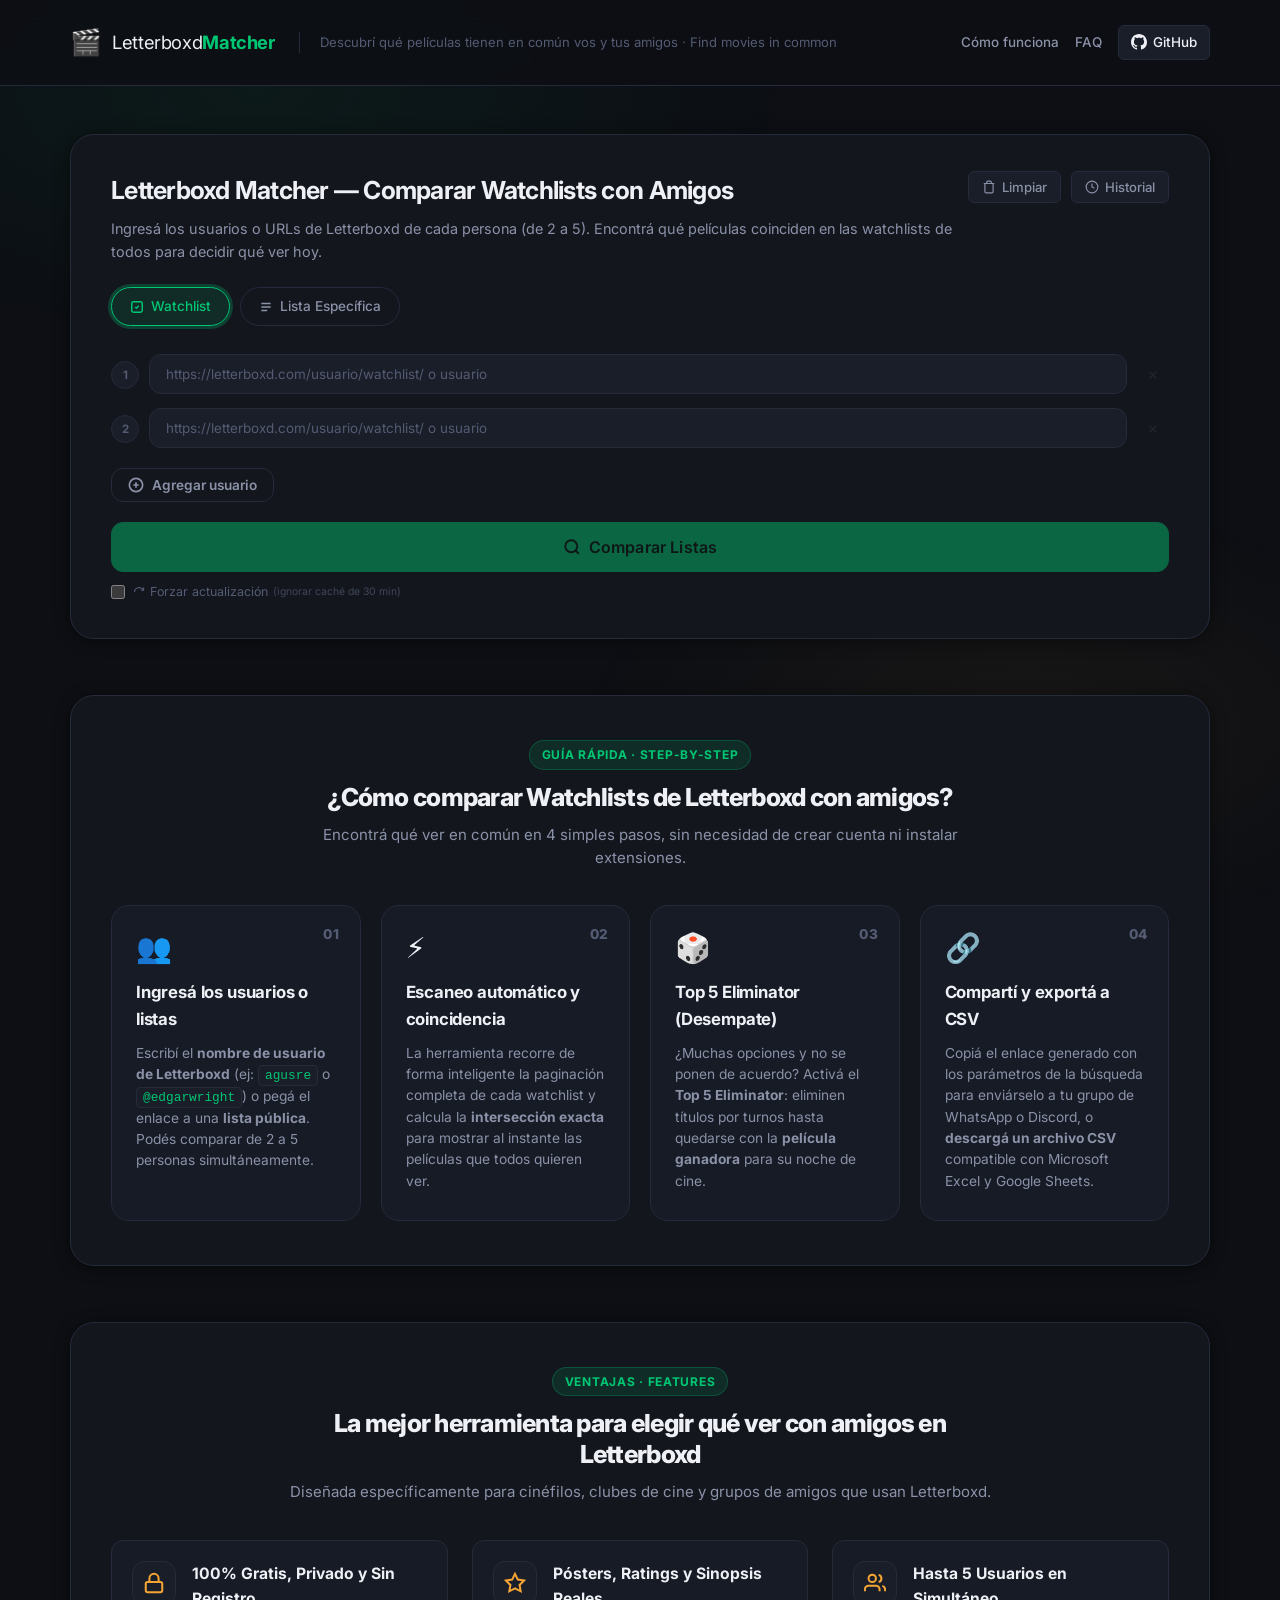
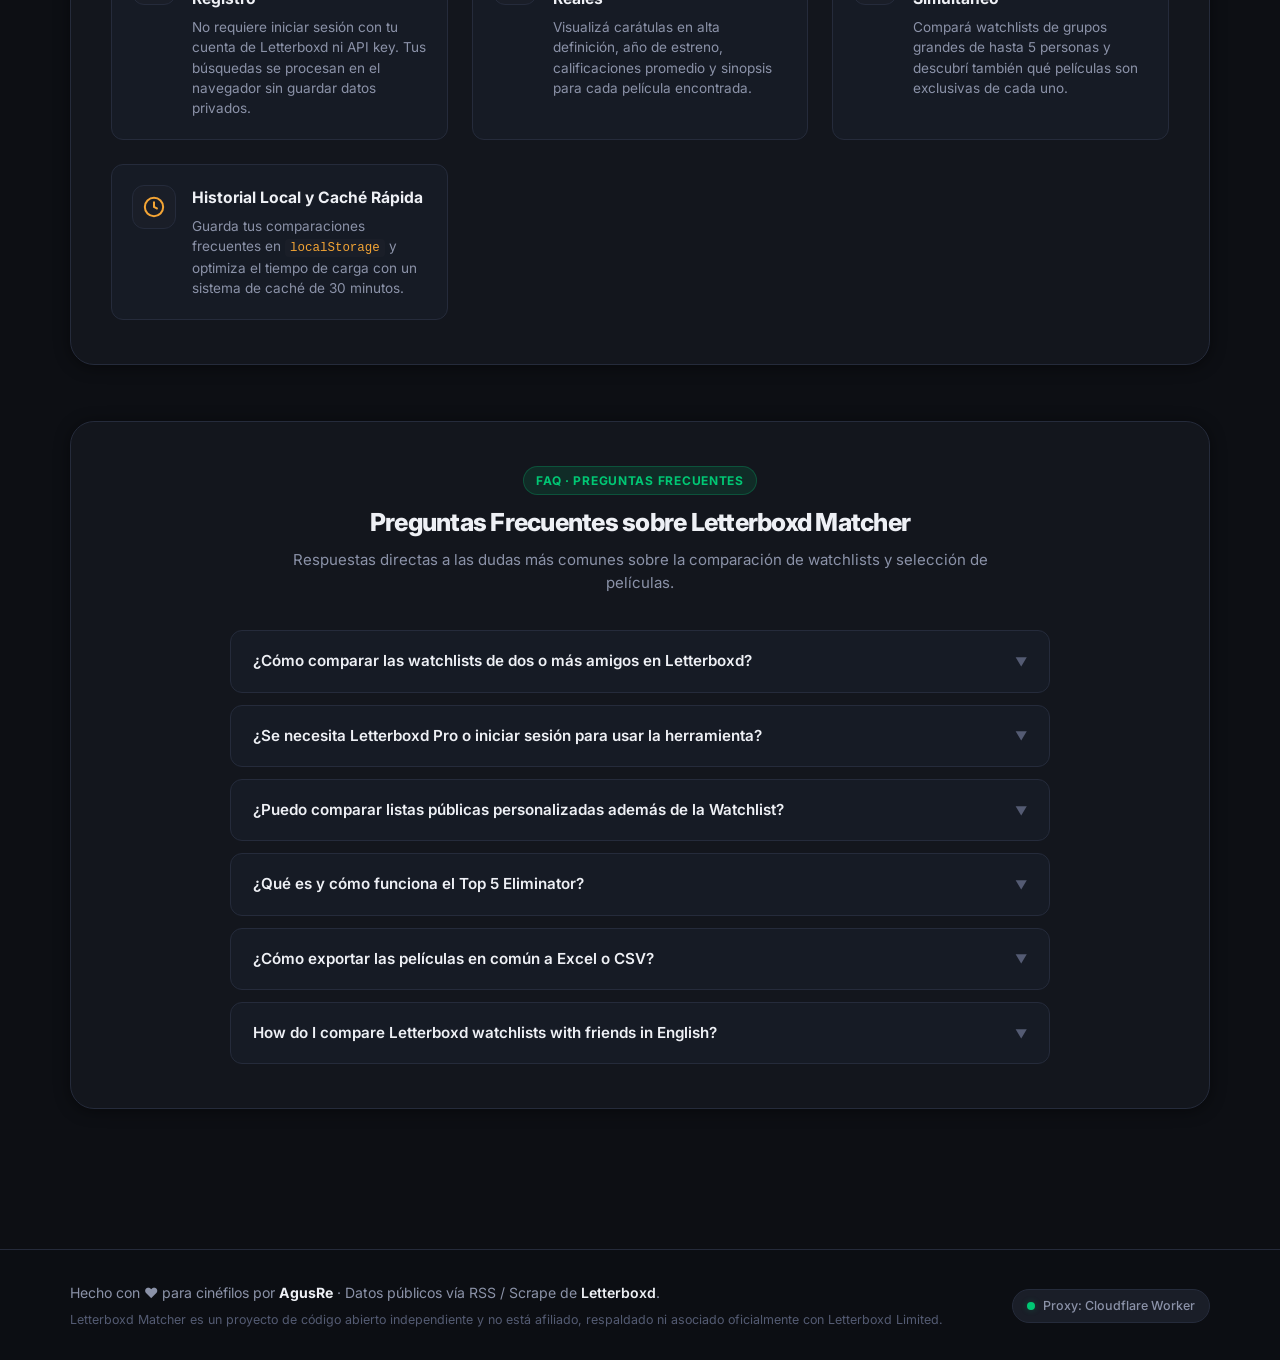
==== commit fcf03c40: "feat: implement SEO enhancements, site manifest, and footer components to improve discoverability an" ====
--- a/index.html
+++ b/index.html
@@ -1,61 +1,178 @@
 <!DOCTYPE html>
-<html lang="es">
+<html lang="en">
 
 <head>
   <meta charset="UTF-8" />
-  <meta name="viewport" content="width=device-width, initial-scale=1.0" />
-  <title>Letterboxd Match — Compará Watchlists con Amigos</title>
+  <meta name="viewport" content="width=device-width, initial-scale=1.0, maximum-scale=5.0" />
+  <title>Letterboxd Matcher | Compare Watchlists &amp; Find Movies in Common</title>
   <meta name="description"
-    content="Compará las watchlists y listas públicas de hasta 5 usuarios de Letterboxd y encontrá al instante qué películas quieren ver todos. Sin registro, sin API key." />
-  <meta name="robots" content="index, follow" />
+    content="Compare Letterboxd watchlists with friends. Find movies in common, eliminate options with Top 5, and decide what to watch tonight easily." />
+  <meta name="keywords"
+    content="letterboxd compare, letterboxd watch with friends, letterboxd watchlist in common, peliculas en comun letterboxd, comparar listas letterboxd, movie picker friends, compare letterboxd watchlists, letterboxd match, letterboxd matcher, what to watch letterboxd" />
+  <meta name="robots" content="index, follow, max-snippet:-1, max-image-preview:large, max-video-preview:-1" />
+  <meta name="googlebot" content="index, follow, max-snippet:-1, max-image-preview:large, max-video-preview:-1" />
+  <meta name="author" content="AgusRe" />
+  <meta name="theme-color" content="#0d0f14" />
+  <meta name="color-scheme" content="dark" />
+
+  <!-- Canonical & Multilingual Alternate Links -->
   <link rel="canonical" href="https://agusre.github.io/letterboxd-matchinglist/" />
-
-  <!-- Open Graph (WhatsApp, Facebook, Discord, Slack, etc.) -->
-  <meta property="og:title" content="Letterboxd Match — Compará Watchlists con Amigos" />
-  <meta property="og:description" content="Descubrí qué películas tienen en común vos y tus amigos en Letterboxd, al instante." />
+  <link rel="alternate" hreflang="x-default" href="https://agusre.github.io/letterboxd-matchinglist/" />
+  <link rel="alternate" hreflang="en" href="https://agusre.github.io/letterboxd-matchinglist/" />
+  <link rel="alternate" hreflang="es" href="https://agusre.github.io/letterboxd-matchinglist/" />
+
+  <!-- Open Graph / Facebook / WhatsApp / Discord / Slack -->
   <meta property="og:type" content="website" />
+  <meta property="og:site_name" content="Letterboxd Matcher" />
   <meta property="og:url" content="https://agusre.github.io/letterboxd-matchinglist/" />
+  <meta property="og:title" content="Letterboxd Matcher | Compare Watchlists &amp; Find Movies in Common" />
+  <meta property="og:description"
+    content="Compare Letterboxd watchlists with friends. Find movies in common, eliminate options with Top 5, and decide what to watch tonight easily." />
   <meta property="og:image" content="https://agusre.github.io/letterboxd-matchinglist/og-image.png" />
-  <meta property="og:locale" content="es_AR" />
-
-  <!-- Twitter/X Card -->
+  <meta property="og:image:secure_url" content="https://agusre.github.io/letterboxd-matchinglist/og-image.png" />
+  <meta property="og:image:type" content="image/png" />
+  <meta property="og:image:width" content="1200" />
+  <meta property="og:image:height" content="630" />
+  <meta property="og:image:alt" content="Letterboxd Matcher - Compare Watchlists &amp; Find Movies in Common" />
+  <meta property="og:locale" content="en_US" />
+  <meta property="og:locale:alternate" content="es_ES" />
+  <meta property="og:locale:alternate" content="es_AR" />
+
+  <!-- Twitter / X Cards -->
   <meta name="twitter:card" content="summary_large_image" />
-  <meta name="twitter:title" content="Letterboxd Match — Compará Watchlists con Amigos" />
-  <meta name="twitter:description" content="Descubrí qué películas tienen en común vos y tus amigos en Letterboxd, al instante." />
+  <meta name="twitter:title" content="Letterboxd Matcher | Compare Watchlists &amp; Find Movies in Common" />
+  <meta name="twitter:description"
+    content="Compare Letterboxd watchlists with friends. Find movies in common, eliminate options with Top 5, and decide what to watch tonight easily." />
   <meta name="twitter:image" content="https://agusre.github.io/letterboxd-matchinglist/og-image.png" />
-
-  <!-- Favicon -->
+  <meta name="twitter:image:alt" content="Letterboxd Matcher - Compare Watchlists &amp; Find Movies in Common" />
+  <meta name="twitter:creator" content="@AgusRe" />
+
+  <!-- Favicons & App Icons -->
   <link rel="icon" type="image/svg+xml" href="favicons/favicon.svg" />
   <link rel="icon" type="image/x-icon" href="favicons/favicon.ico" sizes="any" />
-  <link rel="icon" type="image/png" sizes="32x32" href="favicons/favicon-32x32.png" />
-  <link rel="icon" type="image/png" sizes="16x16" href="favicons/favicon-16x16.png" />
+  <link rel="icon" type="image/png" sizes="96x96" href="favicons/favicon-96x96.png" />
   <link rel="apple-touch-icon" sizes="180x180" href="favicons/apple-touch-icon.png" />
-  <link rel="manifest" href="favicons/site.webmanifest" />
-
-  <!-- Datos estructurados para Google (rich results) -->
+  <link rel="manifest" href="manifest.json" />
+
+  <!-- Structured Data / Rich Results (Schema.org) -->
   <script type="application/ld+json">
   {
     "@context": "https://schema.org",
-    "@type": "WebApplication",
-    "name": "Letterboxd Match",
-    "url": "https://agusre.github.io/letterboxd-matchinglist/",
-    "description": "Compará las watchlists y listas públicas de múltiples usuarios de Letterboxd para encontrar películas en común al instante.",
-    "applicationCategory": "Entertainment",
-    "operatingSystem": "Any (Web Browser)",
-    "offers": {
-      "@type": "Offer",
-      "price": "0",
-      "priceCurrency": "USD"
-    }
+    "@graph": [
+      {
+        "@type": "WebApplication",
+        "@id": "https://agusre.github.io/letterboxd-matchinglist/#webapp",
+        "name": "Letterboxd Matcher",
+        "alternateName": [
+          "Letterboxd Matching List",
+          "Letterboxd Match",
+          "Letterboxd Watchlist Compare"
+        ],
+        "url": "https://agusre.github.io/letterboxd-matchinglist/",
+        "description": "Compare Letterboxd watchlists and public lists with friends. Find movies in common, eliminate choices with Top 5, and decide what to watch tonight easily.",
+        "applicationCategory": "EntertainmentApplication",
+        "operatingSystem": "All",
+        "inLanguage": ["en", "es"],
+        "browserRequirements": "Requires JavaScript. Requires HTML5.",
+        "offers": {
+          "@type": "Offer",
+          "price": "0",
+          "priceCurrency": "USD"
+        },
+        "author": {
+          "@type": "Person",
+          "name": "AgusRe",
+          "url": "https://github.com/AgusRe"
+        },
+        "screenshot": "https://agusre.github.io/letterboxd-matchinglist/og-image.png",
+        "featureList": [
+          "Compare up to 5 Letterboxd watchlists simultaneously",
+          "Compare custom public Letterboxd lists",
+          "Top 5 Eliminator movie decision mode with confetti",
+          "Export matching films to UTF-8 BOM CSV",
+          "Share direct comparisons via URL parameters",
+          "Persistent local comparison history",
+          "Live CORS proxy health monitoring"
+        ]
+      },
+      {
+        "@type": "WebSite",
+        "@id": "https://agusre.github.io/letterboxd-matchinglist/#website",
+        "url": "https://agusre.github.io/letterboxd-matchinglist/",
+        "name": "Letterboxd Matcher",
+        "description": "Free web tool to compare Letterboxd watchlists and discover movies in common between friends.",
+        "inLanguage": ["en", "es"],
+        "publisher": {
+          "@type": "Person",
+          "name": "AgusRe",
+          "url": "https://github.com/AgusRe"
+        }
+      },
+      {
+        "@type": "FAQPage",
+        "@id": "https://agusre.github.io/letterboxd-matchinglist/#faq",
+        "mainEntity": [
+          {
+            "@type": "Question",
+            "name": "How do I compare Letterboxd watchlists with friends?",
+            "acceptedAnswer": {
+              "@type": "Answer",
+              "text": "Simply enter 2 to 5 Letterboxd usernames or profile URLs into Letterboxd Matcher and click 'Compare Lists'. The tool automatically scans public watchlists and displays all common movies instantly."
+            }
+          },
+          {
+            "@type": "Question",
+            "name": "¿Cómo comparar listas de Letterboxd con amigos?",
+            "acceptedAnswer": {
+              "@type": "Answer",
+              "text": "Ingresá de 2 a 5 nombres de usuario o URLs de Letterboxd en la herramienta y presioná 'Comparar Listas'. La aplicación analizará las listas públicas y mostrará instantáneamente las películas que todos tienen en común."
+            }
+          },
+          {
+            "@type": "Question",
+            "name": "Do I need a Letterboxd account, API key, or Pro subscription?",
+            "acceptedAnswer": {
+              "@type": "Answer",
+              "text": "No! Letterboxd Matcher is 100% free and requires no login, registration, API key, or Letterboxd Pro subscription. You only need the public usernames or list URLs of your friends."
+            }
+          },
+          {
+            "@type": "Question",
+            "name": "Can I compare custom public lists or only watchlists?",
+            "acceptedAnswer": {
+              "@type": "Answer",
+              "text": "You can compare both standard watchlists and custom public lists created on Letterboxd. Simply switch the selector from 'Watchlist' to 'Specific List' and paste the custom list URLs."
+            }
+          },
+          {
+            "@type": "Question",
+            "name": "How does the Top 5 Eliminator mode work?",
+            "acceptedAnswer": {
+              "@type": "Answer",
+              "text": "Top 5 Eliminator picks 5 movies at random from your common matches. Your group takes turns eliminating movies one by one until a single winning movie is chosen for movie night."
+            }
+          },
+          {
+            "@type": "Question",
+            "name": "Can I export common movies to CSV or share the results?",
+            "acceptedAnswer": {
+              "@type": "Answer",
+              "text": "Yes! You can click 'Export CSV' to download a clean spreadsheet with UTF-8 BOM encoding for Microsoft Excel, or click 'Copy Link' to generate a shareable URL containing your comparison query."
+            }
+          }
+        ]
+      }
+    ]
   }
   </script>
 
+  <!-- Typography & Preconnect -->
   <link rel="preconnect" href="https://fonts.googleapis.com" />
   <link rel="preconnect" href="https://fonts.gstatic.com" crossorigin />
   <link
-    href="https://fonts.googleapis.com/css2?family=Inter:wght@300;400;500;600;700;800&family=DM+Sans:wght@400;500;600&display=swap"
+    href="https://fonts.googleapis.com/css2?family=Inter:wght@300;400;500;600;700;800&family=DM+Sans:wght@400;500;600;700&display=swap"
     rel="stylesheet" />
-  <link rel="stylesheet" href="style.css?v=1" />
+  <link rel="stylesheet" href="style.css?v=2" />
 </head>
 
 <body>
@@ -64,10 +181,20 @@
   <header class="site-header">
     <div class="container">
       <div class="logo">
-        <span class="logo-icon">🎬</span>
-        <span class="logo-text">Letterboxd<strong>Match</strong></span>
-      </div>
-      <p class="tagline">Descubrí qué van a ver juntos esta noche</p>
+        <span class="logo-icon" aria-hidden="true">🎬</span>
+        <span class="logo-text">Letterboxd<strong>Matcher</strong></span>
+      </div>
+      <p class="tagline">Descubrí qué películas tienen en común vos y tus amigos · Find movies in common</p>
+      <div class="header-nav">
+        <a href="#how-it-works" class="header-nav-link">Cómo funciona</a>
+        <a href="#faq" class="header-nav-link">FAQ</a>
+        <a href="https://github.com/AgusRe/letterboxd-matchinglist" target="_blank" rel="noopener noreferrer" class="header-nav-link header-nav-github" aria-label="Repositorio en GitHub">
+          <svg width="16" height="16" viewBox="0 0 24 24" fill="currentColor" aria-hidden="true">
+            <path d="M12 0C5.37 0 0 5.37 0 12c0 5.31 3.435 9.795 8.205 11.385.6.105.825-.255.825-.57 0-.285-.015-1.23-.015-2.235-3.015.555-3.795-.735-4.035-1.41-.135-.345-.72-1.41-1.23-1.695-.42-.225-1.02-.78-.015-.795.945-.015 1.62.87 1.845 1.23 1.08 1.815 2.805 1.305 3.495.99.105-.78.42-1.305.765-1.605-2.67-.3-5.46-1.335-5.46-5.925 0-1.305.465-2.385 1.23-3.225-.12-.3-.54-1.53.12-3.18 0 0 1.005-.315 3.3 1.23.96-.27 1.98-.405 3-.405s2.04.135 3 .405c2.295-1.56 3.3-1.23 3.3-1.23.66 1.65.24 2.88.12 3.18.765.84 1.23 1.905 1.23 3.225 0 4.605-2.805 5.625-5.475 5.925.435.375.81 1.095.81 2.22 0 1.605-.015 2.895-.015 3.3 0 .315.225.69.825.57A12.02 12.02 0 0024 12c0-6.63-5.37-12-12-12z"/>
+          </svg>
+          <span>GitHub</span>
+        </a>
+      </div>
     </div>
   </header>
 
@@ -78,8 +205,8 @@
     <section class="card input-card" aria-labelledby="form-title">
       <div class="card-header-row">
         <div class="card-header-text">
-          <h1 id="form-title" class="card-title">Comparar listas de Letterboxd</h1>
-          <p class="card-subtitle">Ingresá los usuarios o URLs de Letterboxd de cada persona (de 2 a 5). Las listas deben ser públicas.</p>
+          <h1 id="form-title" class="card-title">Letterboxd Matcher — Comparar Watchlists con Amigos</h1>
+          <p class="card-subtitle">Ingresá los usuarios o URLs de Letterboxd de cada persona (de 2 a 5). Encontrá qué películas coinciden en las watchlists de todos para decidir qué ver hoy.</p>
         </div>
         <div class="card-header-actions">
           <button id="btn-clear-inputs" class="btn-action-ghost" type="button" title="Limpiar todos los campos" aria-label="Limpiar todos los campos">
@@ -116,7 +243,7 @@
         <label class="source-option">
           <input type="radio" name="source" value="watchlist" id="src-watchlist" checked />
           <span class="source-pill">
-            <svg width="14" height="14" viewBox="0 0 24 24" fill="none" stroke="currentColor" stroke-width="2.5">
+            <svg width="14" height="14" viewBox="0 0 24 24" fill="none" stroke="currentColor" stroke-width="2.5" aria-hidden="true">
               <path d="M9 12l2 2 4-4" />
               <rect x="3" y="3" width="18" height="18" rx="3" />
             </svg>
@@ -126,7 +253,7 @@
         <label class="source-option">
           <input type="radio" name="source" value="list" id="src-list" />
           <span class="source-pill">
-            <svg width="14" height="14" viewBox="0 0 24 24" fill="none" stroke="currentColor" stroke-width="2.5">
+            <svg width="14" height="14" viewBox="0 0 24 24" fill="none" stroke="currentColor" stroke-width="2.5" aria-hidden="true">
               <path d="M4 6h16M4 12h16M4 18h10" />
             </svg>
             Lista Específica
@@ -139,7 +266,7 @@
 
       <!-- Add user button -->
       <button id="btn-add-user" class="btn btn-ghost" aria-label="Agregar usuario">
-        <svg width="16" height="16" viewBox="0 0 24 24" fill="none" stroke="currentColor" stroke-width="2.5">
+        <svg width="16" height="16" viewBox="0 0 24 24" fill="none" stroke="currentColor" stroke-width="2.5" aria-hidden="true">
           <circle cx="12" cy="12" r="10" />
           <path d="M12 8v8M8 12h8" />
         </svg>
@@ -148,7 +275,7 @@
 
       <!-- Compare button -->
       <button id="btn-compare" class="btn btn-primary">
-        <svg width="18" height="18" viewBox="0 0 24 24" fill="none" stroke="currentColor" stroke-width="2.5">
+        <svg width="18" height="18" viewBox="0 0 24 24" fill="none" stroke="currentColor" stroke-width="2.5" aria-hidden="true">
           <circle cx="11" cy="11" r="8" />
           <path d="m21 21-4.35-4.35" />
         </svg>
@@ -159,7 +286,7 @@
       <label class="force-refresh-row" for="chk-force-refresh" title="Ignorar datos guardados y descargar todo de nuevo">
         <input type="checkbox" id="chk-force-refresh" />
         <span>
-          <svg width="12" height="12" viewBox="0 0 24 24" fill="none" stroke="currentColor" stroke-width="2.5">
+          <svg width="12" height="12" viewBox="0 0 24 24" fill="none" stroke="currentColor" stroke-width="2.5" aria-hidden="true">
             <path d="M3 12a9 9 0 0 1 9-9 9.75 9.75 0 0 1 6.74 2.74L21 8"/>
             <path d="M21 3v5h-5"/>
           </svg>
@@ -250,16 +377,219 @@
 
     </section>
 
+    <!-- ─── SEMANTIC ON-PAGE SEO CONTENT & HOW-TO GUIDE ─── -->
+    <section class="seo-section" id="how-it-works" aria-labelledby="how-it-works-title">
+      <div class="seo-section-header">
+        <span class="seo-pill-tag">Guía Rápida · Step-by-Step</span>
+        <h2 id="how-it-works-title" class="seo-section-title">¿Cómo comparar Watchlists de Letterboxd con amigos?</h2>
+        <p class="seo-section-desc">Encontrá qué ver en común en 4 simples pasos, sin necesidad de crear cuenta ni instalar extensiones.</p>
+      </div>
+
+      <div class="seo-grid">
+        <article class="seo-card">
+          <div class="seo-card-step" aria-hidden="true">01</div>
+          <div class="seo-card-icon">👥</div>
+          <h3 class="seo-card-title">Ingresá los usuarios o listas</h3>
+          <p class="seo-card-text">
+            Escribí el <strong>nombre de usuario de Letterboxd</strong> (ej: <code>agusre</code> o <code>@edgarwright</code>) o pegá el enlace a una <strong>lista pública</strong>. Podés comparar de 2 a 5 personas simultáneamente.
+          </p>
+        </article>
+
+        <article class="seo-card">
+          <div class="seo-card-step" aria-hidden="true">02</div>
+          <div class="seo-card-icon">⚡</div>
+          <h3 class="seo-card-title">Escaneo automático y coincidencia</h3>
+          <p class="seo-card-text">
+            La herramienta recorre de forma inteligente la paginación completa de cada watchlist y calcula la <strong>intersección exacta</strong> para mostrar al instante las películas que todos quieren ver.
+          </p>
+        </article>
+
+        <article class="seo-card">
+          <div class="seo-card-step" aria-hidden="true">03</div>
+          <div class="seo-card-icon">🎲</div>
+          <h3 class="seo-card-title">Top 5 Eliminator (Desempate)</h3>
+          <p class="seo-card-text">
+            ¿Muchas opciones y no se ponen de acuerdo? Activá el <strong>Top 5 Eliminator</strong>: eliminen títulos por turnos hasta quedarse con la <strong>película ganadora</strong> para su noche de cine.
+          </p>
+        </article>
+
+        <article class="seo-card">
+          <div class="seo-card-step" aria-hidden="true">04</div>
+          <div class="seo-card-icon">🔗</div>
+          <h3 class="seo-card-title">Compartí y exportá a CSV</h3>
+          <p class="seo-card-text">
+            Copiá el enlace generado con los parámetros de la búsqueda para enviárselo a tu grupo de WhatsApp o Discord, o <strong>descargá un archivo CSV</strong> compatible con Microsoft Excel y Google Sheets.
+          </p>
+        </article>
+      </div>
+    </section>
+
+    <!-- ─── WHY LETTERBOXD MATCHER / KEY FEATURES ─── -->
+    <section class="seo-section" aria-labelledby="features-title">
+      <div class="seo-section-header">
+        <span class="seo-pill-tag">Ventajas · Features</span>
+        <h2 id="features-title" class="seo-section-title">La mejor herramienta para elegir qué ver con amigos en Letterboxd</h2>
+        <p class="seo-section-desc">Diseñada específicamente para cinéfilos, clubes de cine y grupos de amigos que usan Letterboxd.</p>
+      </div>
+
+      <div class="seo-features-grid">
+        <div class="feature-item">
+          <div class="feature-icon-wrapper">
+            <svg width="22" height="22" viewBox="0 0 24 24" fill="none" stroke="currentColor" stroke-width="2.2" aria-hidden="true">
+              <rect x="3" y="11" width="18" height="11" rx="2" ry="2"/>
+              <path d="M7 11V7a5 5 0 0 1 10 0v4"/>
+            </svg>
+          </div>
+          <div>
+            <h3 class="feature-title">100% Gratis, Privado y Sin Registro</h3>
+            <p class="feature-desc">No requiere iniciar sesión con tu cuenta de Letterboxd ni API key. Tus búsquedas se procesan en el navegador sin guardar datos privados.</p>
+          </div>
+        </div>
+
+        <div class="feature-item">
+          <div class="feature-icon-wrapper">
+            <svg width="22" height="22" viewBox="0 0 24 24" fill="none" stroke="currentColor" stroke-width="2.2" aria-hidden="true">
+              <polygon points="12 2 15.09 8.26 22 9.27 17 14.14 18.18 21.02 12 17.77 5.82 21.02 7 14.14 2 9.27 8.91 8.26 12 2"/>
+            </svg>
+          </div>
+          <div>
+            <h3 class="feature-title">Pósters, Ratings y Sinopsis Reales</h3>
+            <p class="feature-desc">Visualizá carátulas en alta definición, año de estreno, calificaciones promedio y sinopsis para cada película encontrada.</p>
+          </div>
+        </div>
+
+        <div class="feature-item">
+          <div class="feature-icon-wrapper">
+            <svg width="22" height="22" viewBox="0 0 24 24" fill="none" stroke="currentColor" stroke-width="2.2" aria-hidden="true">
+              <path d="M17 21v-2a4 4 0 0 0-4-4H5a4 4 0 0 0-4 4v2"/>
+              <circle cx="9" cy="7" r="4"/>
+              <path d="M23 21v-2a4 4 0 0 0-3-3.87"/>
+              <path d="M16 3.13a4 4 0 0 1 0 7.75"/>
+            </svg>
+          </div>
+          <div>
+            <h3 class="feature-title">Hasta 5 Usuarios en Simultáneo</h3>
+            <p class="feature-desc">Compará watchlists de grupos grandes de hasta 5 personas y descubrí también qué películas son exclusivas de cada uno.</p>
+          </div>
+        </div>
+
+        <div class="feature-item">
+          <div class="feature-icon-wrapper">
+            <svg width="22" height="22" viewBox="0 0 24 24" fill="none" stroke="currentColor" stroke-width="2.2" aria-hidden="true">
+              <circle cx="12" cy="12" r="10"/>
+              <polyline points="12 6 12 12 16 14"/>
+            </svg>
+          </div>
+          <div>
+            <h3 class="feature-title">Historial Local y Caché Rápida</h3>
+            <p class="feature-desc">Guarda tus comparaciones frecuentes en <code>localStorage</code> y optimiza el tiempo de carga con un sistema de caché de 30 minutos.</p>
+          </div>
+        </div>
+      </div>
+    </section>
+
+    <!-- ─── FAQ SECTION (ACCORDION & STRUCTURED DATA) ─── -->
+    <section class="seo-section seo-faq-section" id="faq" aria-labelledby="faq-title">
+      <div class="seo-section-header">
+        <span class="seo-pill-tag">FAQ · Preguntas Frecuentes</span>
+        <h2 id="faq-title" class="seo-section-title">Preguntas Frecuentes sobre Letterboxd Matcher</h2>
+        <p class="seo-section-desc">Respuestas directas a las dudas más comunes sobre la comparación de watchlists y selección de películas.</p>
+      </div>
+
+      <div class="faq-list">
+        <details class="faq-item">
+          <summary class="faq-question">
+            <span>¿Cómo comparar las watchlists de dos o más amigos en Letterboxd?</span>
+            <span class="faq-chevron" aria-hidden="true">▼</span>
+          </summary>
+          <div class="faq-answer">
+            <p>
+              Escribí los nombres de usuario de Letterboxd de tus amigos en los campos superiores y presioná el botón <strong>Comparar Listas</strong>. Letterboxd Matcher consultará las watchlists públicas mediante proxies CORS seguros y mostrará un listado con todas las películas que coinciden en sus listas.
+            </p>
+          </div>
+        </details>
+
+        <details class="faq-item">
+          <summary class="faq-question">
+            <span>¿Se necesita Letterboxd Pro o iniciar sesión para usar la herramienta?</span>
+            <span class="faq-chevron" aria-hidden="true">▼</span>
+          </summary>
+          <div class="faq-answer">
+            <p>
+              <strong>No, no es necesario.</strong> Letterboxd Matcher es 100% gratuita y funciona de forma pública. No necesitás suscripción Pro ni registrarte. Lo único requerido es que los perfiles y listas que quieras comparar estén configurados como públicos en Letterboxd.
+            </p>
+          </div>
+        </details>
+
+        <details class="faq-item">
+          <summary class="faq-question">
+            <span>¿Puedo comparar listas públicas personalizadas además de la Watchlist?</span>
+            <span class="faq-chevron" aria-hidden="true">▼</span>
+          </summary>
+          <div class="faq-answer">
+            <p>
+              ¡Sí! Simplemente seleccioná la opción <strong>"Lista Específica"</strong> en el selector de fuente y pegá la URL completa de la lista de Letterboxd (por ejemplo: <code>https://letterboxd.com/usuario/list/nombre-de-lista/</code>). Podés comparar listas temáticas creadas por vos o por cualquier usuario de la comunidad.
+            </p>
+          </div>
+        </details>
+
+        <details class="faq-item">
+          <summary class="faq-question">
+            <span>¿Qué es y cómo funciona el Top 5 Eliminator?</span>
+            <span class="faq-chevron" aria-hidden="true">▼</span>
+          </summary>
+          <div class="faq-answer">
+            <p>
+              El <strong>Top 5 Eliminator</strong> es un modo interactivo para resolver la indecisión grupal. La app selecciona al azar 5 películas de las que tienen en común, y los miembros del grupo van eliminando una por una haciendo clic en la tarjeta correspondiente. Cuando queda una sola película, se corona como la ganadora de la noche con una animación especial de confetti.
+            </p>
+          </div>
+        </details>
+
+        <details class="faq-item">
+          <summary class="faq-question">
+            <span>¿Cómo exportar las películas en común a Excel o CSV?</span>
+            <span class="faq-chevron" aria-hidden="true">▼</span>
+          </summary>
+          <div class="faq-answer">
+            <p>
+              Una vez realizada la comparación, hacé clic en el botón <strong>Exportar CSV</strong> en la cabecera de resultados. Se descargará un archivo CSV codificado en <strong>UTF-8 BOM</strong>, lo que garantiza una visualización perfecta de acentos y caracteres especiales en Microsoft Excel, Google Sheets y Apple Numbers.
+            </p>
+          </div>
+        </details>
+
+        <details class="faq-item">
+          <summary class="faq-question">
+            <span>How do I compare Letterboxd watchlists with friends in English?</span>
+            <span class="faq-chevron" aria-hidden="true">▼</span>
+          </summary>
+          <div class="faq-answer">
+            <p>
+              Simply enter 2 to 5 Letterboxd usernames or profile URLs into the input fields and click <strong>Compare Lists</strong>. The tool will parse each public watchlist, match identical movies using their Letterboxd slugs, and display all overlapping films ready for your movie night!
+            </p>
+          </div>
+        </details>
+      </div>
+    </section>
+
   </main>
 
   <!-- ─── FOOTER ─── -->
   <footer class="site-footer">
     <div class="container footer-content">
-      <p>Hecho con <span aria-label="amor">❤️</span> para cinéfilos · Los datos son públicos vía RSS de <a
-          href="https://letterboxd.com" target="_blank" rel="noopener noreferrer">Letterboxd</a></p>
-      <div id="proxy-health-indicator" class="proxy-health-indicator" title="Estado de conectividad y proxies CORS">
-        <span class="proxy-health-dot dot-green" id="proxy-health-dot"></span>
-        <span id="proxy-health-label">Conexión: Lista</span>
+      <div class="footer-col-left">
+        <p class="footer-credits">
+          Hecho con <span aria-label="amor">❤️</span> para cinéfilos por <a href="https://github.com/AgusRe" target="_blank" rel="noopener noreferrer"><strong>AgusRe</strong></a> · Datos públicos vía RSS / Scrape de <a
+            href="https://letterboxd.com" target="_blank" rel="noopener noreferrer">Letterboxd</a>.
+        </p>
+        <p class="footer-disclaimer">
+          Letterboxd Matcher es un proyecto de código abierto independiente y no está afiliado, respaldado ni asociado oficialmente con Letterboxd Limited.
+        </p>
+      </div>
+      <div class="footer-col-right">
+        <div id="proxy-health-indicator" class="proxy-health-indicator" title="Estado de conectividad y proxies CORS">
+          <span class="proxy-health-dot dot-green" id="proxy-health-dot"></span>
+          <span id="proxy-health-label">Conexión: Lista</span>
+        </div>
       </div>
     </div>
   </footer>
--- a/style.css
+++ b/style.css
@@ -1714,4 +1714,401 @@
 }
 @media (max-width: 480px) {
   .top5-card { width: calc(50vw - 30px); }
+}
+
+/* ── HEADER NAV ── */
+.header-nav {
+  margin-left: auto;
+  display: flex;
+  align-items: center;
+  gap: 16px;
+}
+.header-nav-link {
+  font-size: 0.84rem;
+  font-weight: 500;
+  color: var(--text-secondary);
+  text-decoration: none;
+  transition: color var(--transition);
+}
+.header-nav-link:hover {
+  color: var(--text-primary);
+  text-decoration: none;
+}
+.header-nav-github {
+  display: inline-flex;
+  align-items: center;
+  gap: 6px;
+  padding: 6px 12px;
+  background: var(--bg-elevated);
+  border: 1px solid var(--border);
+  border-radius: var(--radius-sm);
+  color: var(--text-primary);
+}
+.header-nav-github:hover {
+  background: var(--bg-hover);
+  border-color: var(--border-hover);
+  text-decoration: none;
+}
+
+/* ── SEO CONTENT SECTIONS ── */
+.seo-section {
+  margin-top: 56px;
+  padding: 44px 40px;
+  background: var(--bg-surface);
+  border: 1px solid var(--border);
+  border-radius: var(--radius-xl);
+  box-shadow: var(--shadow-card);
+}
+
+.seo-section-header {
+  text-align: center;
+  max-width: 720px;
+  margin: 0 auto 36px;
+}
+
+.seo-pill-tag {
+  display: inline-block;
+  padding: 4px 12px;
+  border-radius: 50px;
+  background: var(--accent-green-dim);
+  border: 1px solid var(--accent-green-glow);
+  color: var(--accent-green);
+  font-size: 0.75rem;
+  font-weight: 700;
+  text-transform: uppercase;
+  letter-spacing: 0.06em;
+  margin-bottom: 12px;
+}
+
+.seo-section-title {
+  font-size: 1.55rem;
+  font-weight: 800;
+  letter-spacing: -0.03em;
+  color: var(--text-primary);
+  line-height: 1.25;
+  margin-bottom: 10px;
+}
+
+.seo-section-desc {
+  font-size: 0.94rem;
+  color: var(--text-secondary);
+  line-height: 1.55;
+}
+
+/* ── SEO 4-STEP GRID ── */
+.seo-grid {
+  display: grid;
+  grid-template-columns: repeat(auto-fit, minmax(230px, 1fr));
+  gap: 20px;
+}
+
+.seo-card {
+  position: relative;
+  background: var(--bg-card);
+  border: 1px solid var(--border);
+  border-radius: var(--radius-lg);
+  padding: 28px 24px;
+  transition: transform var(--transition), border-color var(--transition), box-shadow var(--transition);
+  display: flex;
+  flex-direction: column;
+}
+
+.seo-card:hover {
+  transform: translateY(-3px);
+  border-color: var(--accent-green);
+  box-shadow: 0 8px 24px rgba(0, 0, 0, 0.4), 0 0 16px var(--accent-green-dim);
+}
+
+.seo-card-step {
+  position: absolute;
+  top: 18px;
+  right: 20px;
+  font-size: 0.85rem;
+  font-weight: 800;
+  color: var(--text-muted);
+  letter-spacing: 0.05em;
+}
+
+.seo-card-icon {
+  font-size: 1.8rem;
+  margin-bottom: 16px;
+  line-height: 1;
+}
+
+.seo-card-title {
+  font-size: 1.05rem;
+  font-weight: 700;
+  color: var(--text-primary);
+  letter-spacing: -0.01em;
+  margin-bottom: 10px;
+}
+
+.seo-card-text {
+  font-size: 0.86rem;
+  color: var(--text-secondary);
+  line-height: 1.55;
+}
+
+.seo-card-text code {
+  background: var(--bg-elevated);
+  padding: 2px 6px;
+  border-radius: 4px;
+  font-size: 0.8rem;
+  color: var(--accent-green);
+  border: 1px solid var(--border);
+}
+
+/* ── SEO FEATURES GRID ── */
+.seo-features-grid {
+  display: grid;
+  grid-template-columns: repeat(auto-fit, minmax(280px, 1fr));
+  gap: 24px;
+}
+
+.feature-item {
+  display: flex;
+  align-items: flex-start;
+  gap: 16px;
+  padding: 20px;
+  background: var(--bg-card);
+  border: 1px solid var(--border);
+  border-radius: var(--radius-md);
+  transition: border-color var(--transition);
+}
+
+.feature-item:hover {
+  border-color: var(--border-hover);
+}
+
+.feature-icon-wrapper {
+  flex-shrink: 0;
+  width: 44px;
+  height: 44px;
+  border-radius: var(--radius-md);
+  background: var(--bg-elevated);
+  border: 1px solid var(--border);
+  display: flex;
+  align-items: center;
+  justify-content: center;
+  color: var(--accent-orange);
+}
+
+.feature-title {
+  font-size: 0.98rem;
+  font-weight: 700;
+  color: var(--text-primary);
+  margin-bottom: 6px;
+}
+
+.feature-desc {
+  font-size: 0.85rem;
+  color: var(--text-secondary);
+  line-height: 1.5;
+}
+
+.feature-desc code {
+  background: var(--bg-elevated);
+  padding: 2px 5px;
+  border-radius: 4px;
+  font-size: 0.78rem;
+  color: var(--accent-orange);
+}
+
+/* ── FAQ ACCORDION ── */
+.faq-list {
+  max-width: 820px;
+  margin: 0 auto;
+  display: flex;
+  flex-direction: column;
+  gap: 12px;
+}
+
+.faq-item {
+  background: var(--bg-card);
+  border: 1px solid var(--border);
+  border-radius: var(--radius-md);
+  overflow: hidden;
+  transition: border-color var(--transition), box-shadow var(--transition);
+}
+
+.faq-item:hover {
+  border-color: var(--border-hover);
+}
+
+.faq-item[open] {
+  border-color: var(--accent-green);
+  box-shadow: 0 4px 16px rgba(0, 0, 0, 0.3);
+}
+
+.faq-question {
+  display: flex;
+  align-items: center;
+  justify-content: space-between;
+  padding: 18px 22px;
+  font-size: 0.95rem;
+  font-weight: 600;
+  color: var(--text-primary);
+  cursor: pointer;
+  user-select: none;
+  list-style: none;
+  transition: color var(--transition);
+}
+
+.faq-question::-webkit-details-marker {
+  display: none;
+}
+
+.faq-question:hover {
+  color: var(--accent-green);
+}
+
+.faq-chevron {
+  font-size: 0.75rem;
+  color: var(--text-muted);
+  transition: transform var(--transition), color var(--transition);
+}
+
+.faq-item[open] .faq-chevron {
+  transform: rotate(180deg);
+  color: var(--accent-green);
+}
+
+.faq-answer {
+  padding: 0 22px 18px;
+  font-size: 0.88rem;
+  color: var(--text-secondary);
+  line-height: 1.6;
+  border-top: 1px solid transparent;
+}
+
+.faq-item[open] .faq-answer {
+  border-top-color: var(--border);
+  padding-top: 14px;
+}
+
+.faq-answer strong {
+  color: var(--text-primary);
+}
+
+.faq-answer code {
+  background: var(--bg-elevated);
+  padding: 2px 6px;
+  border-radius: 4px;
+  font-size: 0.8rem;
+  color: var(--accent-green);
+}
+
+/* ── SITE FOOTER ── */
+.site-footer {
+  border-top: 1px solid var(--border);
+  background: rgba(13, 15, 20, 0.95);
+  padding: 32px 0;
+  margin-top: 60px;
+}
+
+.footer-content {
+  display: flex;
+  align-items: center;
+  justify-content: space-between;
+  gap: 24px;
+  flex-wrap: wrap;
+}
+
+.footer-col-left {
+  flex: 1;
+  min-width: 280px;
+}
+
+.footer-credits {
+  font-size: 0.88rem;
+  color: var(--text-secondary);
+  margin-bottom: 6px;
+}
+
+.footer-credits a {
+  color: var(--text-primary);
+  font-weight: 600;
+}
+
+.footer-credits a:hover {
+  color: var(--accent-green);
+}
+
+.footer-disclaimer {
+  font-size: 0.78rem;
+  color: var(--text-muted);
+  line-height: 1.45;
+}
+
+.footer-col-right {
+  display: flex;
+  align-items: center;
+  gap: 12px;
+}
+
+/* ── PROXY HEALTH INDICATOR ── */
+.proxy-health-indicator {
+  display: inline-flex;
+  align-items: center;
+  gap: 8px;
+  padding: 6px 14px;
+  border-radius: 50px;
+  background: var(--bg-elevated);
+  border: 1px solid var(--border);
+  font-size: 0.78rem;
+  font-weight: 500;
+  color: var(--text-secondary);
+}
+
+.proxy-health-dot {
+  width: 8px;
+  height: 8px;
+  border-radius: 50%;
+  flex-shrink: 0;
+}
+
+.dot-green {
+  background: var(--accent-green);
+  box-shadow: 0 0 8px var(--accent-green);
+}
+
+.dot-yellow {
+  background: var(--accent-orange);
+  box-shadow: 0 0 8px var(--accent-orange);
+}
+
+.dot-red {
+  background: #f85149;
+  box-shadow: 0 0 8px #f85149;
+}
+
+/* ── RESPONSIVE MEDIA QUERIES ── */
+@media (max-width: 768px) {
+  .site-header .container {
+    flex-wrap: wrap;
+    gap: 12px;
+  }
+  .tagline {
+    border-left: none;
+    padding-left: 0;
+    width: 100%;
+    order: 3;
+  }
+  .header-nav {
+    margin-left: auto;
+  }
+  .seo-section {
+    padding: 32px 20px;
+    margin-top: 40px;
+  }
+  .seo-section-title {
+    font-size: 1.3rem;
+  }
+  .card {
+    padding: 24px 20px;
+  }
+  .footer-content {
+    flex-direction: column;
+    align-items: flex-start;
+  }
 }
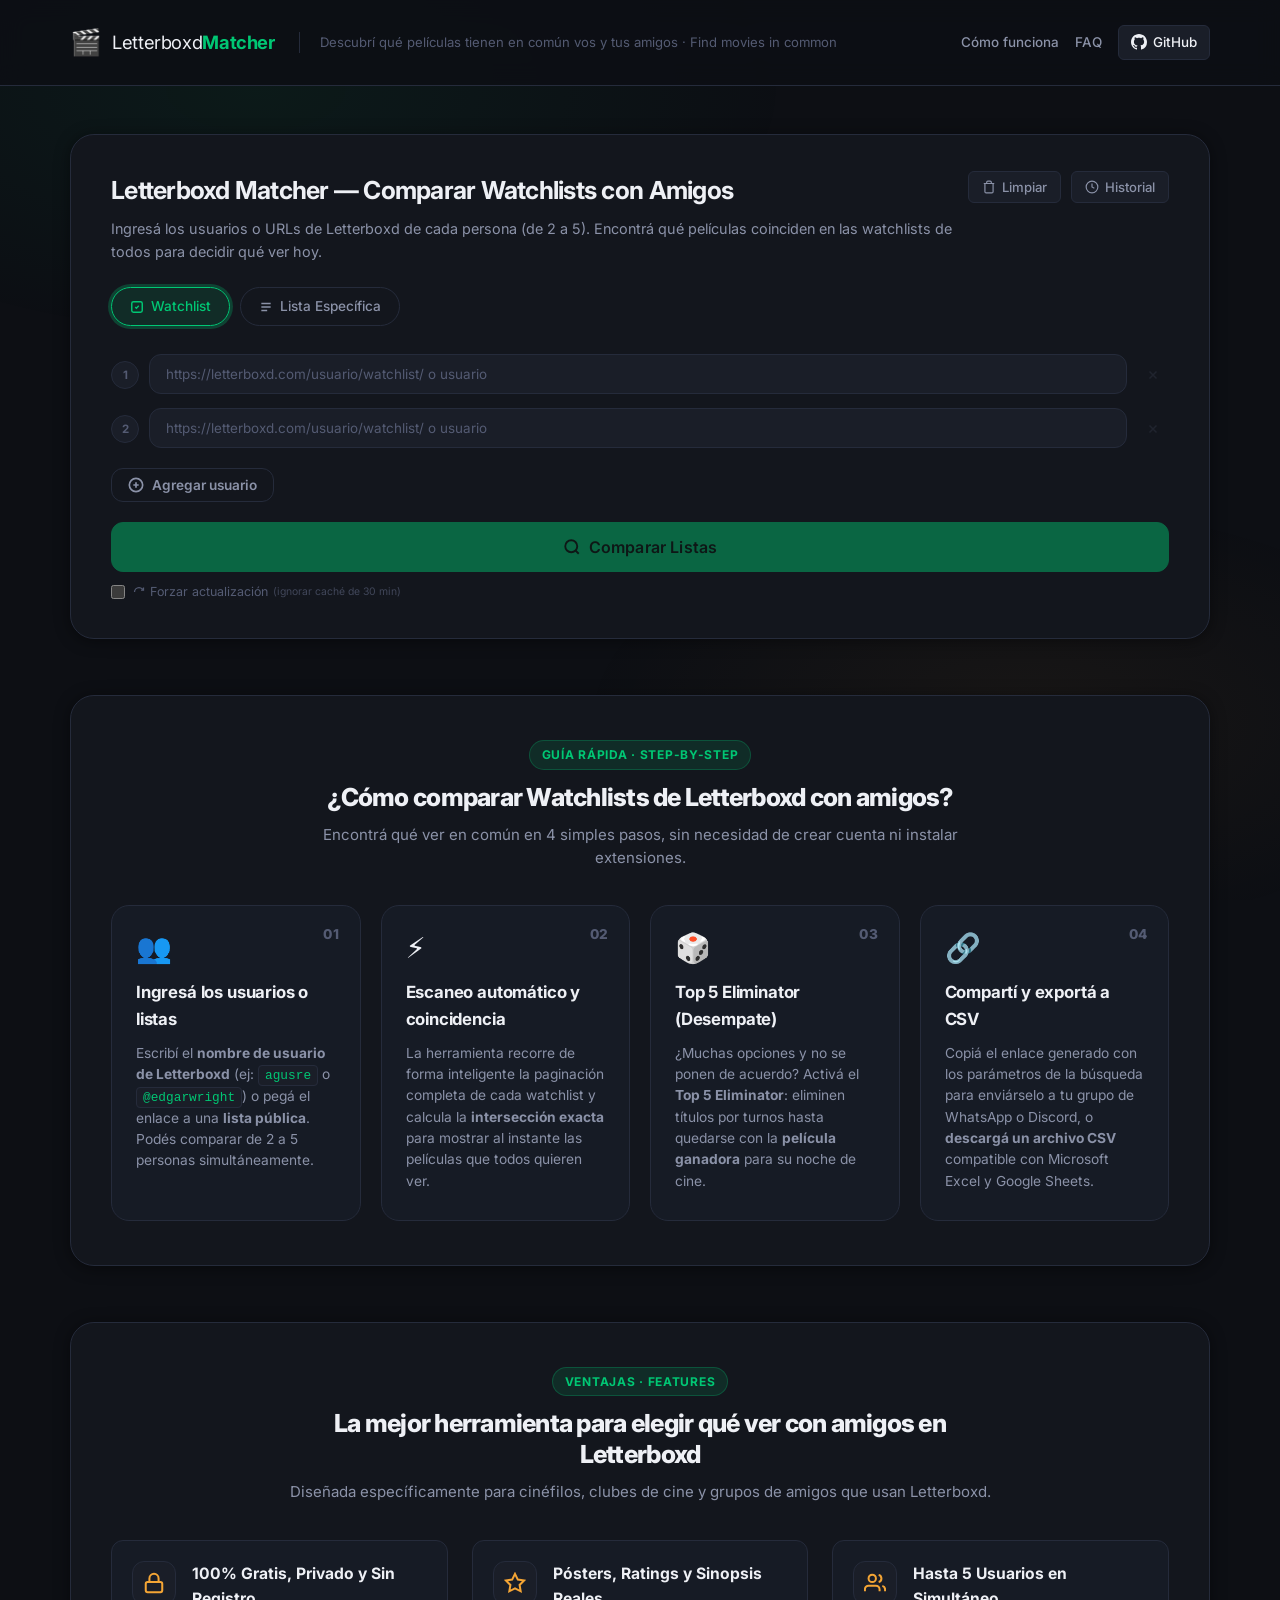
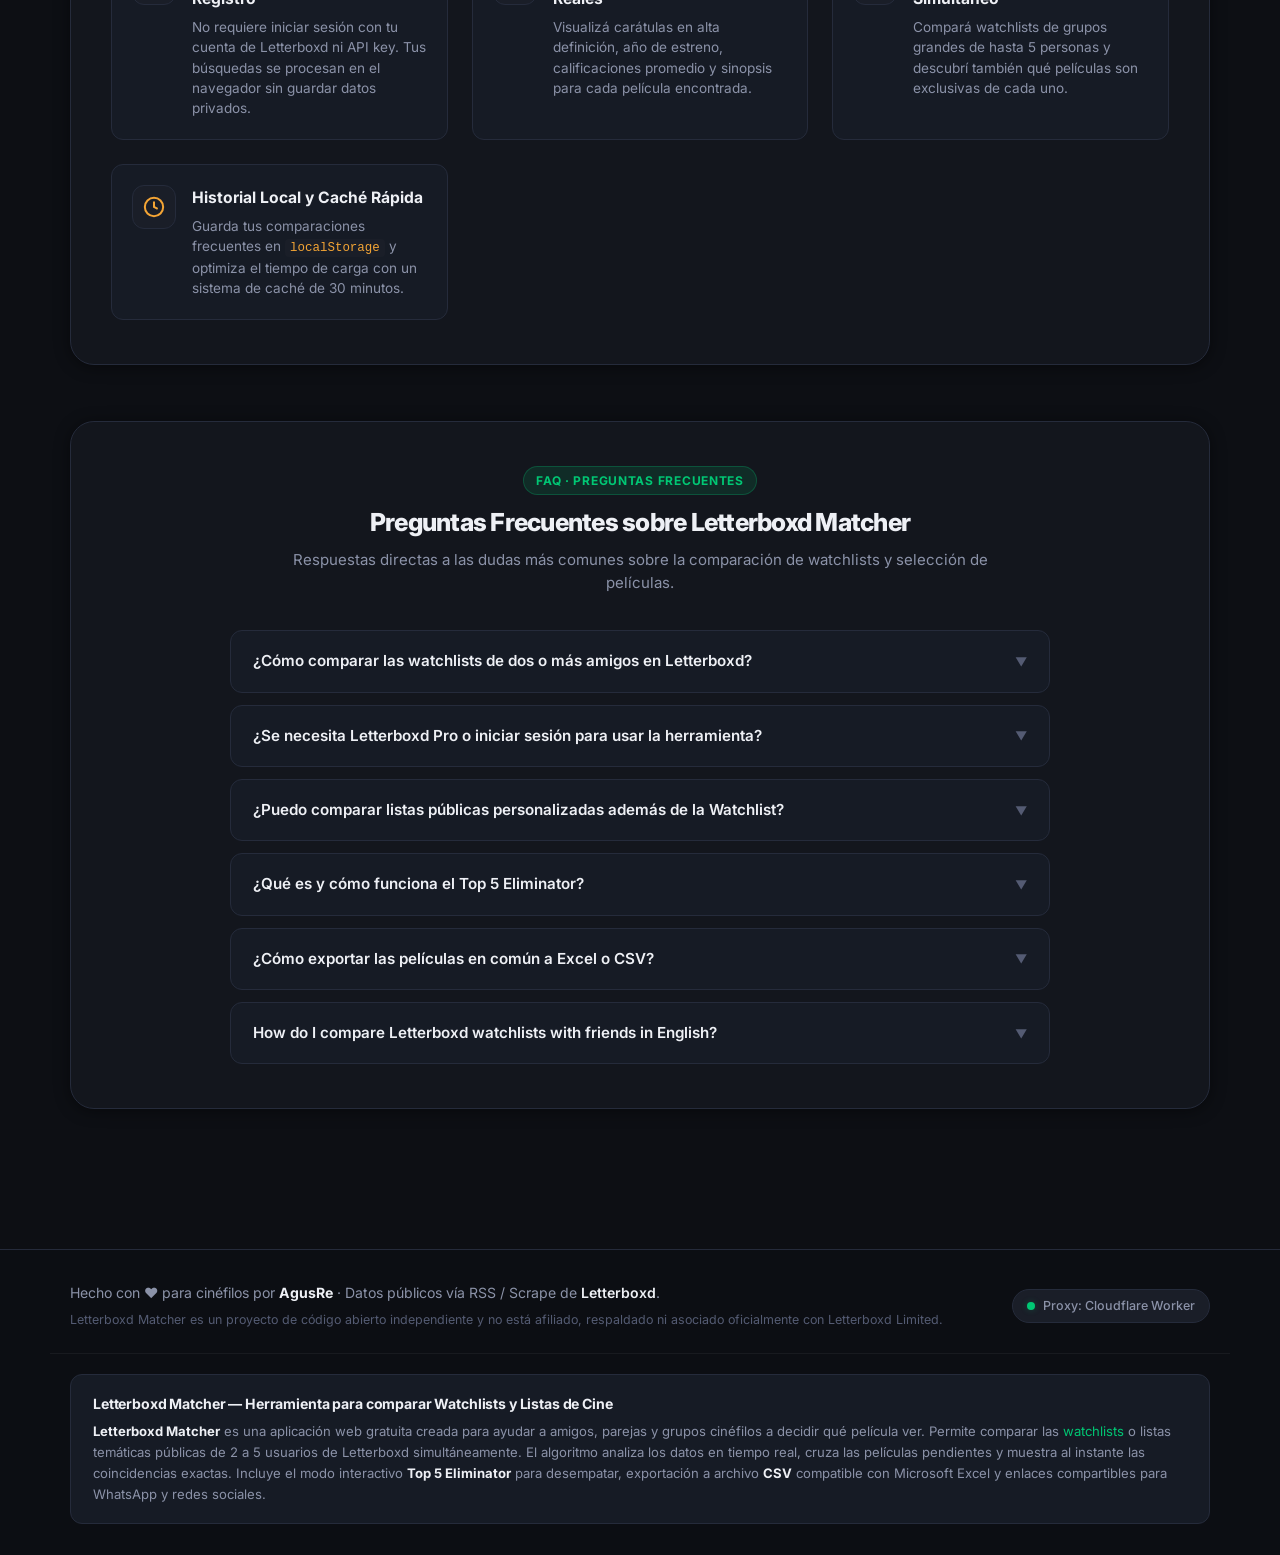
==== commit 4852c1e0: "feat: implement comprehensive SEO enhancements, including JSON-LD structured data, sitemap generatio" ====
--- a/index.html
+++ b/index.html
@@ -231,7 +231,7 @@
               </div>
               <div id="history-list" class="history-list" role="list"></div>
               <div class="history-panel-footer">
-                <button id="btn-clear-history" class="btn-link-danger" type="button">Borrar todo el historial</button>
+                <button id="btn-clear-history" class="btn-link-danger" type="button" aria-label="Borrar todo el historial de comparaciones">Borrar todo el historial</button>
               </div>
             </div>
           </div>
@@ -274,7 +274,7 @@
       </button>
 
       <!-- Compare button -->
-      <button id="btn-compare" class="btn btn-primary">
+      <button id="btn-compare" class="btn btn-primary" aria-label="Comparar watchlists de Letterboxd">
         <svg width="18" height="18" viewBox="0 0 24 24" fill="none" stroke="currentColor" stroke-width="2.5" aria-hidden="true">
           <circle cx="11" cy="11" r="8" />
           <path d="m21 21-4.35-4.35" />
@@ -592,12 +592,22 @@
         </div>
       </div>
     </div>
+
+    <!-- Semantic SEO Textual Guide for Search Crawlers -->
+    <div class="container footer-seo-guide">
+      <div class="footer-seo-box">
+        <h3 class="footer-seo-title">Letterboxd Matcher — Herramienta para comparar Watchlists y Listas de Cine</h3>
+        <p class="footer-seo-text">
+          <strong>Letterboxd Matcher</strong> es una aplicación web gratuita creada para ayudar a amigos, parejas y grupos cinéfilos a decidir qué película ver. Permite comparar las <em>watchlists</em> o listas temáticas públicas de 2 a 5 usuarios de Letterboxd simultáneamente. El algoritmo analiza los datos en tiempo real, cruza las películas pendientes y muestra al instante las coincidencias exactas. Incluye el modo interactivo <strong>Top 5 Eliminator</strong> para desempatar, exportación a archivo <strong>CSV</strong> compatible con Microsoft Excel y enlaces compartibles para WhatsApp y redes sociales.
+        </p>
+      </div>
+    </div>
   </footer>
 
   <!-- MOVIE DETAIL MODAL -->
   <div id="movie-modal" class="modal-overlay hidden" role="dialog" aria-modal="true" aria-labelledby="modal-title">
     <div class="modal-card">
-      <button class="modal-close" id="modal-close-btn" aria-label="Cerrar">
+      <button class="modal-close" id="modal-close-btn" aria-label="Cerrar ventana de detalles de película">
         <svg width="20" height="20" viewBox="0 0 24 24" fill="none" stroke="currentColor" stroke-width="2.5">
           <path d="M18 6 6 18M6 6l12 12" />
         </svg>
@@ -665,7 +675,7 @@
         </svg>
         Ver en Letterboxd
       </a>
-      <button id="btn-winner-restart" class="btn-top5-action" style="margin-top:12px;">
+      <button id="btn-winner-restart" class="btn-top5-action" style="margin-top:12px;" aria-label="Probar con otras 5 películas candidatas">
         <svg width="16" height="16" viewBox="0 0 24 24" fill="none" stroke="currentColor" stroke-width="2.5">
           <path d="M3 12a9 9 0 0 1 9-9 9.75 9.75 0 0 1 6.74 2.74L21 8"/>
           <path d="M21 3v5h-5"/>
--- a/style.css
+++ b/style.css
@@ -2044,6 +2044,43 @@
   display: flex;
   align-items: center;
   gap: 12px;
+}
+
+/* ── FOOTER SEO GUIDE ── */
+.footer-seo-guide {
+  margin-top: 24px;
+  padding-top: 20px;
+  border-top: 1px solid rgba(255, 255, 255, 0.05);
+}
+
+.footer-seo-box {
+  background: var(--bg-card);
+  border: 1px solid var(--border);
+  border-radius: var(--radius-md);
+  padding: 18px 22px;
+}
+
+.footer-seo-title {
+  font-size: 0.88rem;
+  font-weight: 700;
+  color: var(--text-primary);
+  margin-bottom: 6px;
+  letter-spacing: -0.01em;
+}
+
+.footer-seo-text {
+  font-size: 0.82rem;
+  color: var(--text-secondary);
+  line-height: 1.6;
+}
+
+.footer-seo-text strong {
+  color: var(--text-primary);
+}
+
+.footer-seo-text em {
+  color: var(--accent-green);
+  font-style: normal;
 }
 
 /* ── PROXY HEALTH INDICATOR ── */
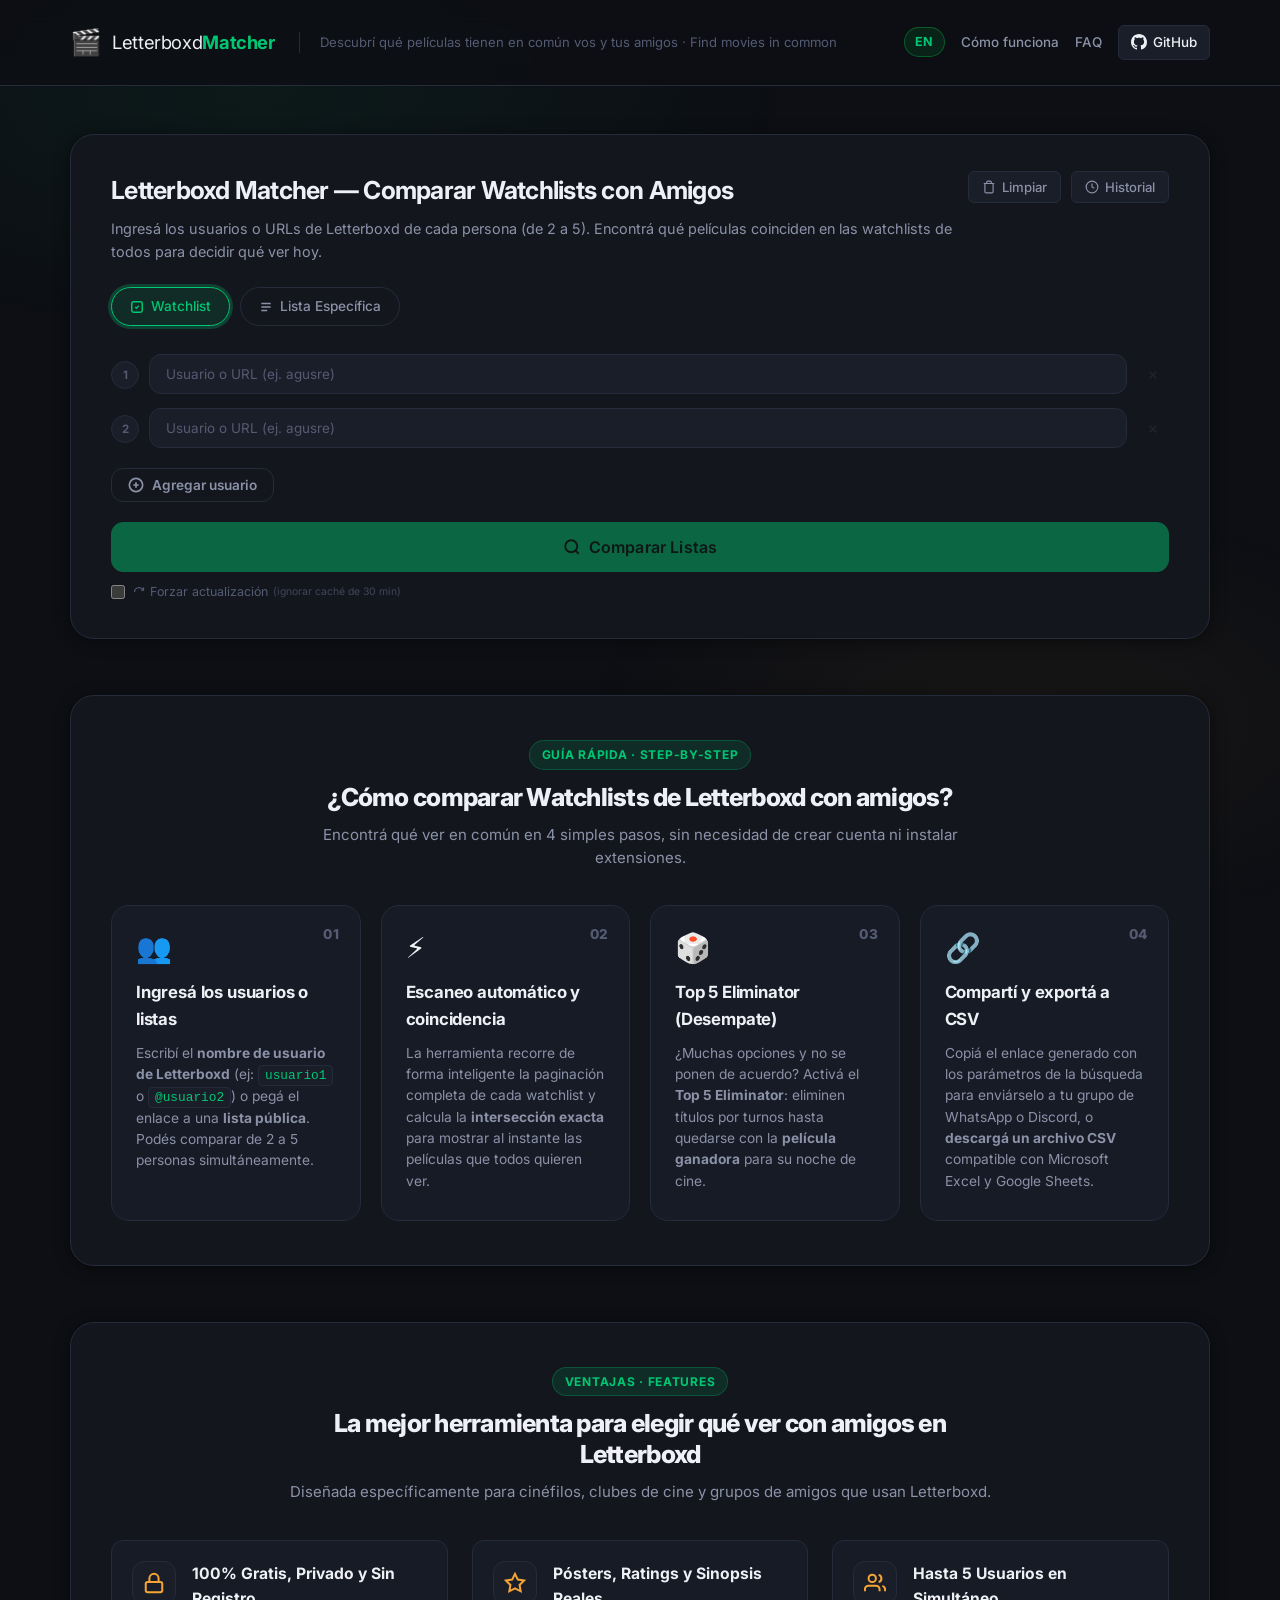
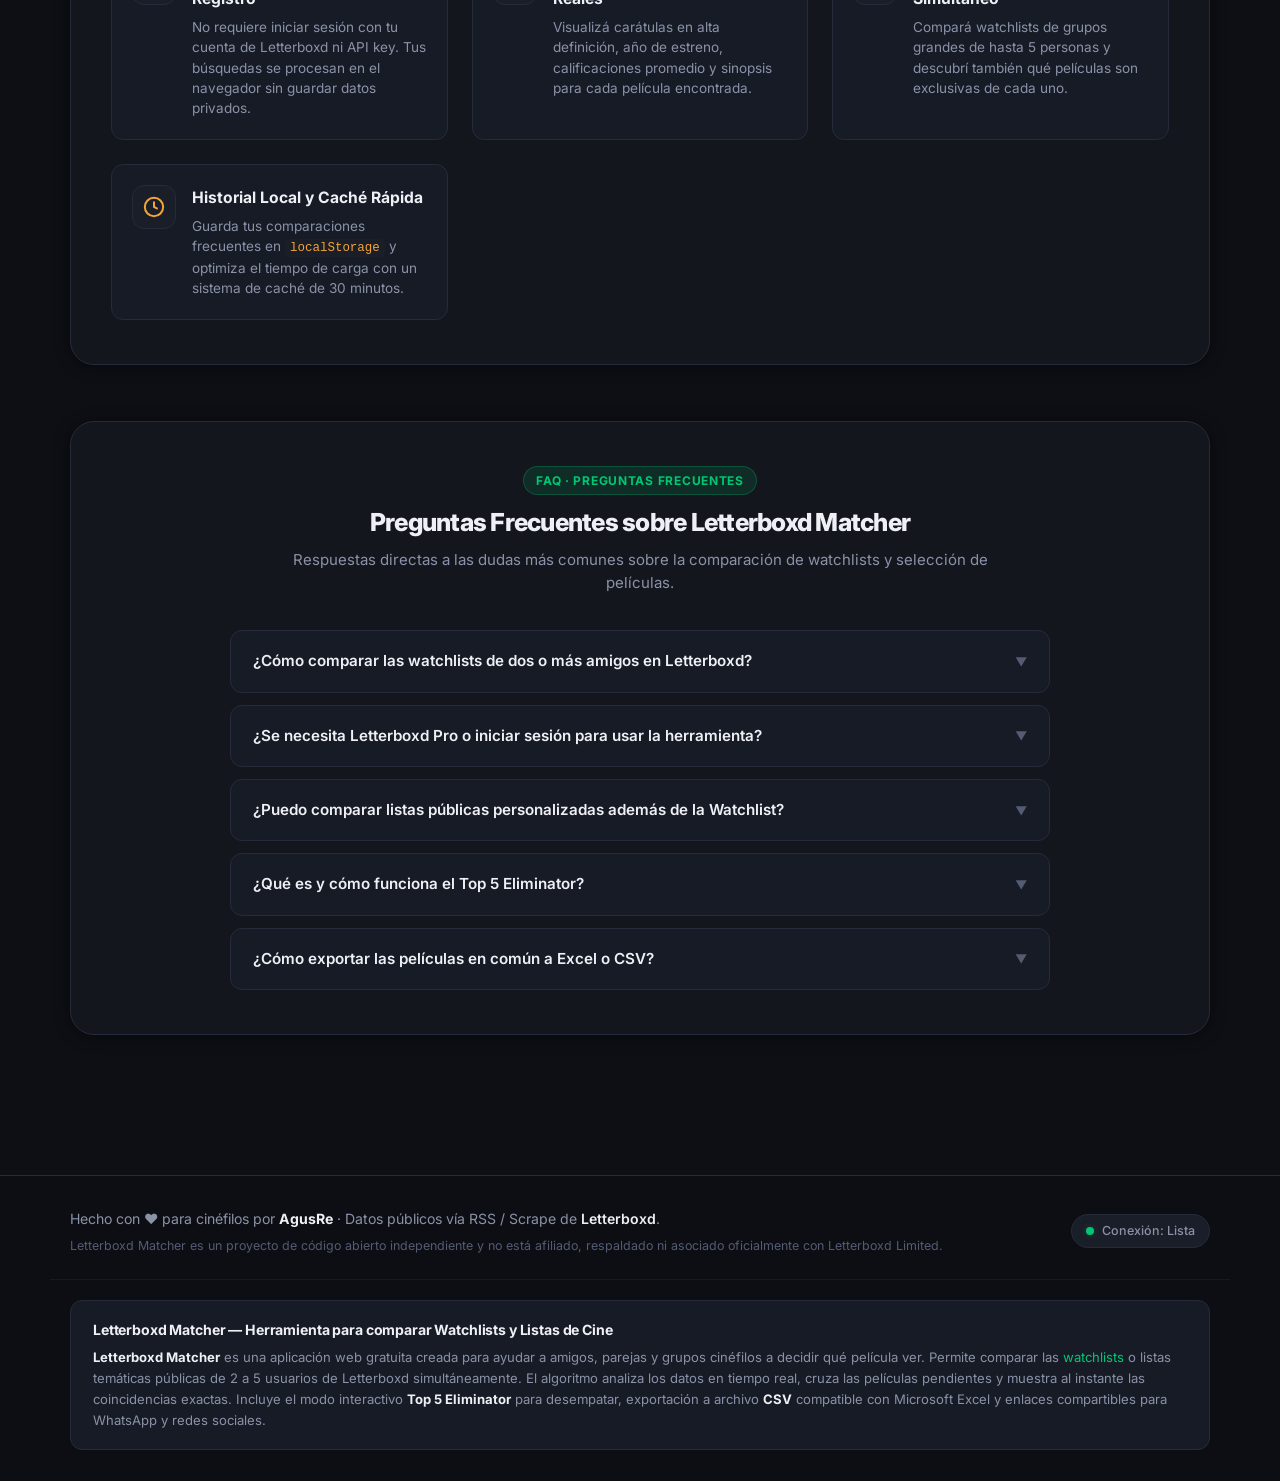
==== commit cdc5ecfa: "feat: implement English localization by adding index.html and removing redundant Twitter meta tags f" ====
--- a/index.html
+++ b/index.html
@@ -1,12 +1,12 @@
 <!DOCTYPE html>
-<html lang="en">
+<html lang="es">
 
 <head>
   <meta charset="UTF-8" />
   <meta name="viewport" content="width=device-width, initial-scale=1.0, maximum-scale=5.0" />
-  <title>Letterboxd Matcher | Compare Watchlists &amp; Find Movies in Common</title>
+  <title>Letterboxd Matcher | Comparar Watchlists con Amigos</title>
   <meta name="description"
-    content="Compare Letterboxd watchlists with friends. Find movies in common, eliminate options with Top 5, and decide what to watch tonight easily." />
+    content="Compará las watchlists y listas de Letterboxd con amigos. Encontrá películas en común, eliminá opciones con el Top 5 y decidí qué ver esta noche fácilmente." />
   <meta name="keywords"
     content="letterboxd compare, letterboxd watch with friends, letterboxd watchlist in common, peliculas en comun letterboxd, comparar listas letterboxd, movie picker friends, compare letterboxd watchlists, letterboxd match, letterboxd matcher, what to watch letterboxd" />
   <meta name="robots" content="index, follow, max-snippet:-1, max-image-preview:large, max-video-preview:-1" />
@@ -15,37 +15,29 @@
   <meta name="theme-color" content="#0d0f14" />
   <meta name="color-scheme" content="dark" />
 
-  <!-- Canonical & Multilingual Alternate Links -->
+  <!-- Canonical & Multilingual Alternate Links (Hreflang) -->
   <link rel="canonical" href="https://agusre.github.io/letterboxd-matchinglist/" />
-  <link rel="alternate" hreflang="x-default" href="https://agusre.github.io/letterboxd-matchinglist/" />
-  <link rel="alternate" hreflang="en" href="https://agusre.github.io/letterboxd-matchinglist/" />
   <link rel="alternate" hreflang="es" href="https://agusre.github.io/letterboxd-matchinglist/" />
+  <link rel="alternate" hreflang="en" href="https://agusre.github.io/letterboxd-matchinglist/en/" />
+  <link rel="alternate" hreflang="x-default" href="https://agusre.github.io/letterboxd-matchinglist/en/" />
 
   <!-- Open Graph / Facebook / WhatsApp / Discord / Slack -->
   <meta property="og:type" content="website" />
   <meta property="og:site_name" content="Letterboxd Matcher" />
   <meta property="og:url" content="https://agusre.github.io/letterboxd-matchinglist/" />
-  <meta property="og:title" content="Letterboxd Matcher | Compare Watchlists &amp; Find Movies in Common" />
+  <meta property="og:title" content="Letterboxd Matcher | Comparar Watchlists con Amigos" />
   <meta property="og:description"
-    content="Compare Letterboxd watchlists with friends. Find movies in common, eliminate options with Top 5, and decide what to watch tonight easily." />
+    content="Descubrí qué películas tienen en común vos y tus amigos en Letterboxd al instante. Resolvé qué ver esta noche con el Top 5 Eliminator." />
   <meta property="og:image" content="https://agusre.github.io/letterboxd-matchinglist/og-image.png" />
   <meta property="og:image:secure_url" content="https://agusre.github.io/letterboxd-matchinglist/og-image.png" />
   <meta property="og:image:type" content="image/png" />
   <meta property="og:image:width" content="1200" />
   <meta property="og:image:height" content="630" />
-  <meta property="og:image:alt" content="Letterboxd Matcher - Compare Watchlists &amp; Find Movies in Common" />
-  <meta property="og:locale" content="en_US" />
-  <meta property="og:locale:alternate" content="es_ES" />
+  <meta property="og:image:alt" content="Letterboxd Matcher - Comparar Watchlists con Amigos" />
+  <meta property="og:locale" content="es_ES" />
+  <meta property="og:locale:alternate" content="en_US" />
   <meta property="og:locale:alternate" content="es_AR" />
 
-  <!-- Twitter / X Cards -->
-  <meta name="twitter:card" content="summary_large_image" />
-  <meta name="twitter:title" content="Letterboxd Matcher | Compare Watchlists &amp; Find Movies in Common" />
-  <meta name="twitter:description"
-    content="Compare Letterboxd watchlists with friends. Find movies in common, eliminate options with Top 5, and decide what to watch tonight easily." />
-  <meta name="twitter:image" content="https://agusre.github.io/letterboxd-matchinglist/og-image.png" />
-  <meta name="twitter:image:alt" content="Letterboxd Matcher - Compare Watchlists &amp; Find Movies in Common" />
-  <meta name="twitter:creator" content="@AgusRe" />
 
   <!-- Favicons & App Icons -->
   <link rel="icon" type="image/svg+xml" href="favicons/favicon.svg" />
@@ -54,7 +46,10 @@
   <link rel="apple-touch-icon" sizes="180x180" href="favicons/apple-touch-icon.png" />
   <link rel="manifest" href="manifest.json" />
 
-  <!-- Structured Data / Rich Results (Schema.org) -->
+  <!-- Google Site Verification -->
+  <meta name="google-site-verification" content="EDRrY5QHJaayxYXenNFMtKEMniORFIh-KKYDcwH_wjo" />
+
+  <!-- Structured Data / Rich Results (Schema.org JSON-LD - Español) -->
   <script type="application/ld+json">
   {
     "@context": "https://schema.org",
@@ -66,14 +61,14 @@
         "alternateName": [
           "Letterboxd Matching List",
           "Letterboxd Match",
-          "Letterboxd Watchlist Compare"
+          "Letterboxd Comparador"
         ],
         "url": "https://agusre.github.io/letterboxd-matchinglist/",
-        "description": "Compare Letterboxd watchlists and public lists with friends. Find movies in common, eliminate choices with Top 5, and decide what to watch tonight easily.",
+        "description": "Compará las watchlists y listas públicas de Letterboxd con amigos. Encontrá películas en común, eliminá opciones con el Top 5 y decidí qué ver fácilmente.",
         "applicationCategory": "EntertainmentApplication",
         "operatingSystem": "All",
-        "inLanguage": ["en", "es"],
-        "browserRequirements": "Requires JavaScript. Requires HTML5.",
+        "inLanguage": ["es", "en"],
+        "browserRequirements": "Requiere JavaScript. Requiere HTML5.",
         "offers": {
           "@type": "Offer",
           "price": "0",
@@ -86,13 +81,13 @@
         },
         "screenshot": "https://agusre.github.io/letterboxd-matchinglist/og-image.png",
         "featureList": [
-          "Compare up to 5 Letterboxd watchlists simultaneously",
-          "Compare custom public Letterboxd lists",
-          "Top 5 Eliminator movie decision mode with confetti",
-          "Export matching films to UTF-8 BOM CSV",
-          "Share direct comparisons via URL parameters",
-          "Persistent local comparison history",
-          "Live CORS proxy health monitoring"
+          "Compará hasta 5 watchlists de Letterboxd en simultáneo",
+          "Compará listas públicas personalizadas de Letterboxd",
+          "Modo interactivo Top 5 Eliminator para desempatar con confetti",
+          "Exportá películas coincidentes a archivo CSV con UTF-8 BOM",
+          "Compartí comparaciones directas mediante parámetros en la URL",
+          "Historial persistente en almacenamiento local",
+          "Monitoreo en vivo de proxies CORS"
         ]
       },
       {
@@ -100,8 +95,8 @@
         "@id": "https://agusre.github.io/letterboxd-matchinglist/#website",
         "url": "https://agusre.github.io/letterboxd-matchinglist/",
         "name": "Letterboxd Matcher",
-        "description": "Free web tool to compare Letterboxd watchlists and discover movies in common between friends.",
-        "inLanguage": ["en", "es"],
+        "description": "Herramienta gratuita para comparar watchlists de Letterboxd y encontrar películas en común entre amigos.",
+        "inLanguage": ["es", "en"],
         "publisher": {
           "@type": "Person",
           "name": "AgusRe",
@@ -114,15 +109,7 @@
         "mainEntity": [
           {
             "@type": "Question",
-            "name": "How do I compare Letterboxd watchlists with friends?",
-            "acceptedAnswer": {
-              "@type": "Answer",
-              "text": "Simply enter 2 to 5 Letterboxd usernames or profile URLs into Letterboxd Matcher and click 'Compare Lists'. The tool automatically scans public watchlists and displays all common movies instantly."
-            }
-          },
-          {
-            "@type": "Question",
-            "name": "¿Cómo comparar listas de Letterboxd con amigos?",
+            "name": "¿Cómo comparar las watchlists de dos o más amigos en Letterboxd?",
             "acceptedAnswer": {
               "@type": "Answer",
               "text": "Ingresá de 2 a 5 nombres de usuario o URLs de Letterboxd en la herramienta y presioná 'Comparar Listas'. La aplicación analizará las listas públicas y mostrará instantáneamente las películas que todos tienen en común."
@@ -130,34 +117,34 @@
           },
           {
             "@type": "Question",
-            "name": "Do I need a Letterboxd account, API key, or Pro subscription?",
+            "name": "¿Se necesita Letterboxd Pro o iniciar sesión para usar la herramienta?",
             "acceptedAnswer": {
               "@type": "Answer",
-              "text": "No! Letterboxd Matcher is 100% free and requires no login, registration, API key, or Letterboxd Pro subscription. You only need the public usernames or list URLs of your friends."
+              "text": "No, es 100% gratuita y no requiere registro, clave de API ni cuenta Pro. Solo necesitás los nombres de usuario o enlaces públicos."
             }
           },
           {
             "@type": "Question",
-            "name": "Can I compare custom public lists or only watchlists?",
+            "name": "¿Puedo comparar listas públicas personalizadas además de la Watchlist?",
             "acceptedAnswer": {
               "@type": "Answer",
-              "text": "You can compare both standard watchlists and custom public lists created on Letterboxd. Simply switch the selector from 'Watchlist' to 'Specific List' and paste the custom list URLs."
+              "text": "Sí. Seleccioná 'Lista Específica' en el selector de fuente y pegá la URL completa de la lista pública de Letterboxd."
             }
           },
           {
             "@type": "Question",
-            "name": "How does the Top 5 Eliminator mode work?",
+            "name": "¿Qué es y cómo funciona el Top 5 Eliminator?",
             "acceptedAnswer": {
               "@type": "Answer",
-              "text": "Top 5 Eliminator picks 5 movies at random from your common matches. Your group takes turns eliminating movies one by one until a single winning movie is chosen for movie night."
+              "text": "Es un modo para desempatar: la aplicación toma 5 películas al azar de las coincidencias y los participantes eliminan títulos por turnos hasta que queda la película ganadora."
             }
           },
           {
             "@type": "Question",
-            "name": "Can I export common movies to CSV or share the results?",
+            "name": "¿Cómo exportar las películas en común a Excel o CSV?",
             "acceptedAnswer": {
               "@type": "Answer",
-              "text": "Yes! You can click 'Export CSV' to download a clean spreadsheet with UTF-8 BOM encoding for Microsoft Excel, or click 'Copy Link' to generate a shareable URL containing your comparison query."
+              "text": "Hacé clic en 'Exportar CSV' en la barra de resultados para descargar un archivo con codificación UTF-8 BOM compatible con Microsoft Excel y Google Sheets."
             }
           }
         ]
@@ -186,6 +173,7 @@
       </div>
       <p class="tagline">Descubrí qué películas tienen en común vos y tus amigos · Find movies in common</p>
       <div class="header-nav">
+        <a href="en/" class="lang-switch-link" id="lang-toggle" aria-label="Switch to English version" title="Switch to English">EN</a>
         <a href="#how-it-works" class="header-nav-link">Cómo funciona</a>
         <a href="#faq" class="header-nav-link">FAQ</a>
         <a href="https://github.com/AgusRe/letterboxd-matchinglist" target="_blank" rel="noopener noreferrer" class="header-nav-link header-nav-github" aria-label="Repositorio en GitHub">
@@ -391,7 +379,7 @@
           <div class="seo-card-icon">👥</div>
           <h3 class="seo-card-title">Ingresá los usuarios o listas</h3>
           <p class="seo-card-text">
-            Escribí el <strong>nombre de usuario de Letterboxd</strong> (ej: <code>agusre</code> o <code>@edgarwright</code>) o pegá el enlace a una <strong>lista pública</strong>. Podés comparar de 2 a 5 personas simultáneamente.
+            Escribí el <strong>nombre de usuario de Letterboxd</strong> (ej: <code>usuario1</code> o <code>@usuario2</code>) o pegá el enlace a una <strong>lista pública</strong>. Podés comparar de 2 a 5 personas simultáneamente.
           </p>
         </article>
 
@@ -553,18 +541,6 @@
           <div class="faq-answer">
             <p>
               Una vez realizada la comparación, hacé clic en el botón <strong>Exportar CSV</strong> en la cabecera de resultados. Se descargará un archivo CSV codificado en <strong>UTF-8 BOM</strong>, lo que garantiza una visualización perfecta de acentos y caracteres especiales en Microsoft Excel, Google Sheets y Apple Numbers.
-            </p>
-          </div>
-        </details>
-
-        <details class="faq-item">
-          <summary class="faq-question">
-            <span>How do I compare Letterboxd watchlists with friends in English?</span>
-            <span class="faq-chevron" aria-hidden="true">▼</span>
-          </summary>
-          <div class="faq-answer">
-            <p>
-              Simply enter 2 to 5 Letterboxd usernames or profile URLs into the input fields and click <strong>Compare Lists</strong>. The tool will parse each public watchlist, match identical movies using their Letterboxd slugs, and display all overlapping films ready for your movie night!
             </p>
           </div>
         </details>
@@ -686,6 +662,7 @@
 
   </div>
 
+  <script src="i18n.js"></script>
   <script src="app.js"></script>
 </body>
 
--- a/style.css
+++ b/style.css
@@ -120,6 +120,61 @@
   color: var(--text-muted);
   border-left: 1px solid var(--border);
   padding-left: 20px;
+}
+.header-nav {
+  margin-left: auto;
+  display: flex;
+  align-items: center;
+  gap: 16px;
+}
+.header-nav-link {
+  font-size: 0.85rem;
+  font-weight: 500;
+  color: var(--text-secondary);
+  text-decoration: none;
+  transition: color 0.15s ease;
+}
+.header-nav-link:hover {
+  color: var(--text-primary);
+}
+.header-nav-github {
+  display: inline-flex;
+  align-items: center;
+  gap: 6px;
+  padding: 5px 12px;
+  background: var(--bg-elevated);
+  border: 1px solid var(--border);
+  border-radius: var(--radius-sm);
+  color: var(--text-primary);
+  font-weight: 600;
+  font-size: 0.82rem;
+  transition: all 0.15s ease;
+}
+.header-nav-github:hover {
+  background: var(--bg-surface);
+  border-color: var(--border-hover);
+  color: var(--accent-green);
+}
+.lang-switch-link {
+  display: inline-flex;
+  align-items: center;
+  justify-content: center;
+  font-size: 0.78rem;
+  font-weight: 700;
+  letter-spacing: 0.05em;
+  padding: 4px 10px;
+  background: rgba(0, 224, 84, 0.1);
+  color: var(--accent-green);
+  border: 1px solid rgba(0, 224, 84, 0.3);
+  border-radius: 20px;
+  text-decoration: none;
+  transition: all 0.2s ease;
+}
+.lang-switch-link:hover {
+  background: var(--accent-green);
+  color: #0d0f14;
+  box-shadow: 0 0 12px var(--accent-green-glow);
+  transform: translateY(-1px);
 }
 
 /* ── MAIN LAYOUT ── */
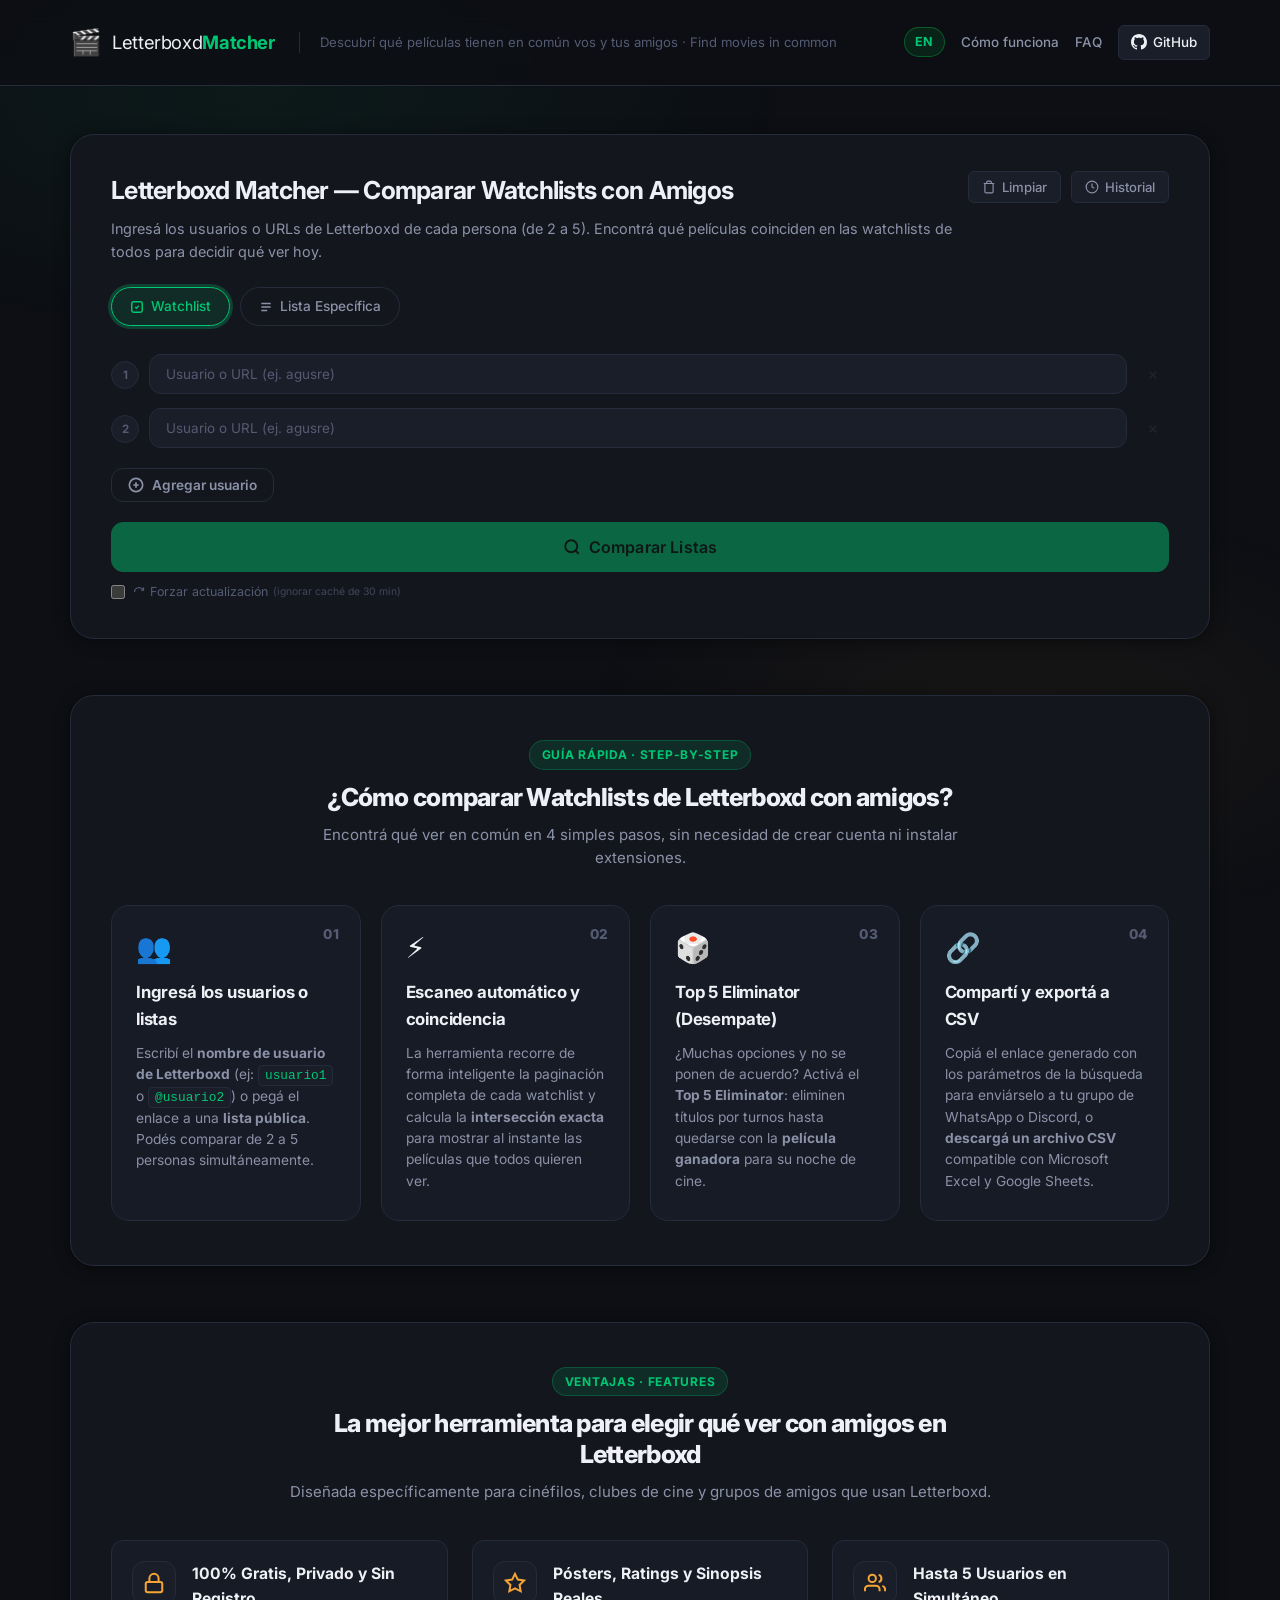
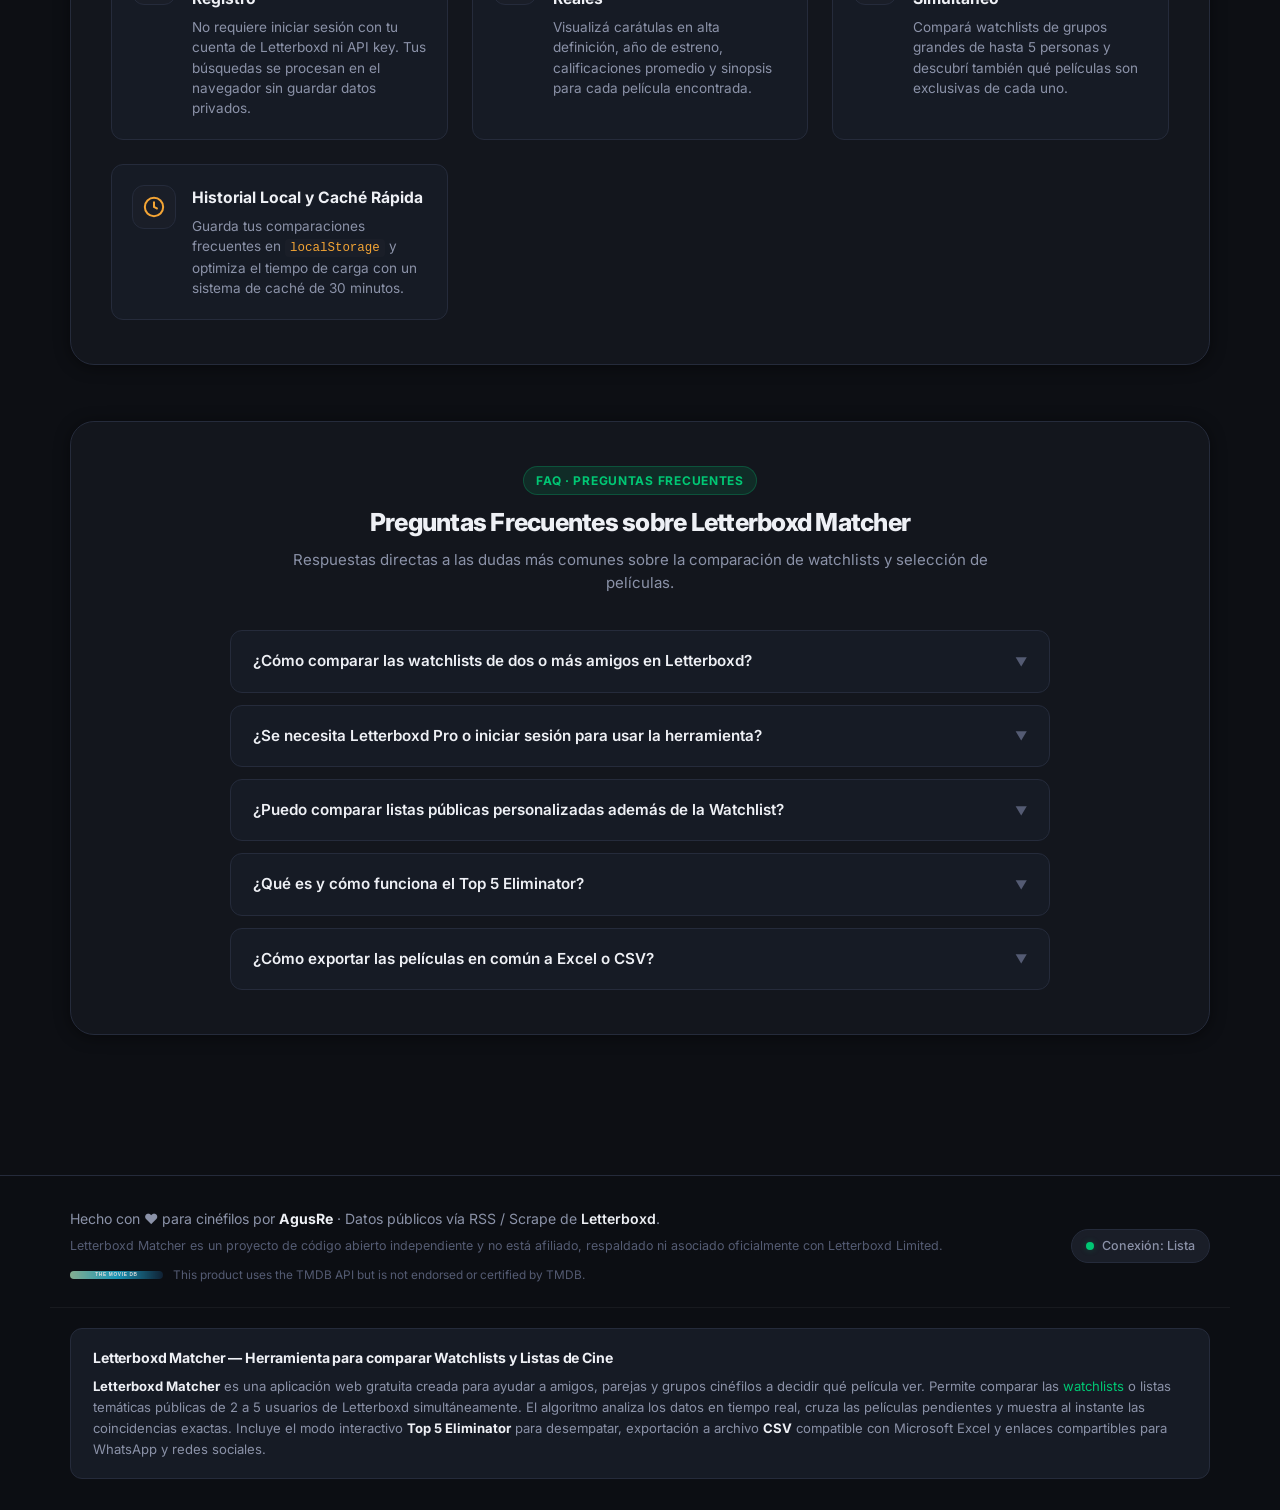
==== commit ab7b0c2e: "Modificaciones del Top 5 y  adicion de filtros" ====
--- a/index.html
+++ b/index.html
@@ -343,11 +343,30 @@
             </button>
           </div>
         </div>
+
+        <!-- Streaming Providers Filter Bar -->
+        <div id="streaming-filter-bar" class="streaming-filter-bar hidden" aria-label="Filtro de plataformas de streaming">
+          <div class="streaming-filter-header">
+            <div class="streaming-filter-title-wrap">
+              <svg width="15" height="15" viewBox="0 0 24 24" fill="none" stroke="currentColor" stroke-width="2" aria-hidden="true">
+                <rect x="2" y="7" width="20" height="15" rx="2" ry="2"/>
+                <polyline points="17 2 12 7 7 2"/>
+              </svg>
+              <span class="streaming-filter-title" id="streaming-filter-label">Filtrar por streaming:</span>
+            </div>
+            <div id="streaming-progress" class="streaming-progress hidden" aria-live="polite">
+              <span class="spinner-sm" aria-hidden="true"></span>
+              <span id="streaming-progress-text">Buscando plataformas…</span>
+            </div>
+          </div>
+          <div id="streaming-chips" class="streaming-chips" role="group" aria-label="Plataformas disponibles"></div>
+        </div>
+
         <div id="common-grid" class="movie-grid" aria-label="Películas en común"></div>
         <div id="common-empty" class="empty-state hidden">
           <span class="empty-icon">😕</span>
-          <p>No encontramos películas en común.</p>
-          <small>Probá con otros usuarios o diferentes listas.</small>
+          <p id="common-empty-title">No encontramos películas en común.</p>
+          <small id="common-empty-desc">Probá con otros usuarios o diferentes listas.</small>
         </div>
       </div>
 
@@ -559,6 +578,10 @@
         </p>
         <p class="footer-disclaimer">
           Letterboxd Matcher es un proyecto de código abierto independiente y no está afiliado, respaldado ni asociado oficialmente con Letterboxd Limited.
+        </p>
+        <p class="footer-tmdb-attribution">
+          <img src="favicons/tmdb-logo.svg" alt="TMDB Logo" class="tmdb-logo-img" onerror="this.style.display='none'" />
+          <span>This product uses the TMDB API but is not endorsed or certified by TMDB.</span>
         </p>
       </div>
       <div class="footer-col-right">
@@ -622,6 +645,42 @@
             <path d="M18 6 6 18M6 6l12 12" />
           </svg>
         </button>
+      </div>
+    </div>
+
+    <!-- Top 5 Setup / Streaming Selector Step -->
+    <div id="top5-setup" class="top5-setup hidden" aria-label="Configuración de Top 5">
+      <div class="top5-setup-card">
+        <span class="top5-setup-icon">🍿</span>
+        <h3 class="top5-setup-title" id="top5-setup-title">¿Filtrar películas por Streaming?</h3>
+        <p class="top5-setup-desc" id="top5-setup-desc">Elegí si querés jugar con todas las películas en común o solo con las disponibles en tus plataformas.</p>
+
+        <div class="top5-setup-options">
+          <label class="top5-setup-opt">
+            <input type="radio" name="top5_filter_choice" value="all" checked />
+            <div class="top5-opt-content">
+              <span class="top5-opt-label" id="top5-opt-all-label">🎲 Todas las películas</span>
+              <span class="top5-opt-sub" id="top5-opt-all-sub">Sin restricción de streaming</span>
+            </div>
+          </label>
+          <label class="top5-setup-opt" id="top5-opt-stream-wrap">
+            <input type="radio" name="top5_filter_choice" value="stream" />
+            <div class="top5-opt-content">
+              <span class="top5-opt-label" id="top5-opt-stream-label">📺 Solo con plataformas seleccionadas</span>
+              <span class="top5-opt-sub" id="top5-opt-stream-sub">Elegí las plataformas activas</span>
+            </div>
+          </label>
+        </div>
+
+        <!-- Chips inside Top 5 setup for streaming -->
+        <div id="top5-setup-chips" class="top5-setup-chips hidden">
+          <div class="top5-chips-hint">Seleccioná una o más plataformas:</div>
+          <div id="top5-chips-container" class="streaming-chips"></div>
+        </div>
+
+        <div class="top5-setup-actions">
+          <button id="btn-top5-start" class="btn-top5-start">Comenzar Eliminator →</button>
+        </div>
       </div>
     </div>
 
@@ -662,6 +721,7 @@
 
   </div>
 
+  <script src="config.js"></script>
   <script src="i18n.js"></script>
   <script src="app.js"></script>
 </body>
--- a/style.css
+++ b/style.css
@@ -1312,14 +1312,14 @@
 /* ── Header ── */
 .top5-header {
   width: 100%;
-  max-width: 1100px;
+  max-width: 1540px;
   display: flex;
   align-items: center;
   justify-content: space-between;
   gap: 16px;
-  padding: 28px 0 24px;
+  padding: 28px 10px 24px;
   border-bottom: 1px solid var(--border);
-  margin-bottom: 36px;
+  margin-bottom: 30px;
   flex-wrap: wrap;
 }
 .top5-header-left {
@@ -1401,6 +1401,141 @@
   color: #ef4444;
 }
 
+/* ── Top 5 Setup Step ── */
+.top5-setup {
+  width: 100%;
+  max-width: 580px;
+  margin: 20px auto 40px;
+  animation: fadeIn 0.25s ease;
+}
+
+.top5-setup-card {
+  background: var(--bg-surface);
+  border: 1px solid var(--border);
+  border-radius: var(--radius-xl);
+  padding: 32px 28px;
+  box-shadow: 0 16px 48px rgba(0,0,0,0.6);
+  text-align: center;
+}
+
+.top5-setup-icon {
+  font-size: 2.4rem;
+  display: block;
+  margin-bottom: 12px;
+}
+
+.top5-setup-title {
+  font-size: 1.25rem;
+  font-weight: 700;
+  color: var(--text-primary);
+  margin-bottom: 8px;
+}
+
+.top5-setup-desc {
+  font-size: 0.86rem;
+  color: var(--text-secondary);
+  line-height: 1.5;
+  margin-bottom: 24px;
+}
+
+.top5-setup-options {
+  display: flex;
+  flex-direction: column;
+  gap: 12px;
+  margin-bottom: 24px;
+  text-align: left;
+}
+
+.top5-setup-opt {
+  display: flex;
+  align-items: center;
+  gap: 14px;
+  padding: 14px 18px;
+  border-radius: var(--radius-md);
+  background: var(--bg-elevated);
+  border: 1.5px solid var(--border);
+  cursor: pointer;
+  transition: all var(--transition);
+}
+
+.top5-setup-opt:hover {
+  background: var(--bg-hover);
+  border-color: var(--border-hover);
+}
+
+.top5-setup-opt input[type="radio"] {
+  accent-color: var(--accent-orange);
+  width: 18px;
+  height: 18px;
+  cursor: pointer;
+}
+
+.top5-setup-opt:has(input[type="radio"]:checked) {
+  border-color: var(--accent-orange);
+  background: rgba(244,165,53,0.08);
+}
+
+.top5-opt-content {
+  display: flex;
+  flex-direction: column;
+  gap: 2px;
+}
+
+.top5-opt-label {
+  font-size: 0.9rem;
+  font-weight: 600;
+  color: var(--text-primary);
+}
+
+.top5-opt-sub {
+  font-size: 0.75rem;
+  color: var(--text-muted);
+}
+
+.top5-setup-chips {
+  margin-bottom: 24px;
+  text-align: left;
+  padding: 16px;
+  background: var(--bg-card);
+  border: 1px dashed var(--border);
+  border-radius: var(--radius-md);
+  animation: fadeIn 0.2s ease;
+}
+
+.top5-chips-hint {
+  font-size: 0.76rem;
+  color: var(--text-muted);
+  text-transform: uppercase;
+  letter-spacing: 0.04em;
+  margin-bottom: 10px;
+  font-weight: 600;
+}
+
+.btn-top5-start {
+  width: 100%;
+  padding: 13px 24px;
+  border-radius: var(--radius-md);
+  background: linear-gradient(135deg, var(--accent-orange), #ea580c);
+  color: #ffffff;
+  font-weight: 700;
+  font-size: 0.95rem;
+  cursor: pointer;
+  border: none;
+  transition: all var(--transition);
+  box-shadow: 0 4px 18px rgba(244,165,53,0.3);
+}
+
+.btn-top5-start:hover {
+  transform: translateY(-2px);
+  box-shadow: 0 6px 22px rgba(244,165,53,0.45);
+}
+
+.btn-top5-start:disabled {
+  opacity: 0.5;
+  cursor: not-allowed;
+  transform: none;
+}
+
 /* ── Loading ── */
 .top5-loading {
   display: flex;
@@ -1422,24 +1557,33 @@
 
 /* ── Cards grid ── */
 .top5-grid {
-  display: flex;
-  gap: 20px;
+  display: grid;
+  grid-template-columns: repeat(auto-fit, minmax(250px, 1fr));
+  gap: 22px;
   justify-content: center;
-  flex-wrap: wrap;
   width: 100%;
-  max-width: 1100px;
+  max-width: 1540px;
+  margin: 0 auto;
+  padding: 0 10px;
+}
+
+@media (min-width: 1200px) {
+  .top5-grid {
+    grid-template-columns: repeat(5, 1fr);
+  }
 }
 
 /* ── Single Top5 Card ── */
 .top5-card {
   position: relative;
-  width: 200px;
-  flex-shrink: 0;
-  border-radius: var(--radius-lg);
+  width: 100%;
+  display: flex;
+  flex-direction: column;
+  border-radius: var(--radius-xl);
   overflow: hidden;
-  background: var(--bg-elevated);
+  background: var(--bg-surface);
   border: 1.5px solid var(--border);
-  box-shadow: var(--shadow-card);
+  box-shadow: 0 10px 30px rgba(0, 0, 0, 0.5);
   cursor: default;
   transition: transform 0.3s cubic-bezier(0.34, 1.56, 0.64, 1),
               box-shadow 0.3s ease,
@@ -1458,14 +1602,15 @@
 .top5-card:nth-child(5) { animation-delay: 0.28s; }
 
 .top5-card:hover {
-  transform: translateY(-8px) scale(1.03);
-  box-shadow: 0 20px 50px rgba(0,0,0,.7);
+  transform: translateY(-8px) scale(1.02);
+  box-shadow: 0 24px 60px rgba(0,0,0,.8);
   border-color: var(--border-hover);
 }
 
 /* ── Poster wrapper ── */
 .top5-poster-wrap {
   position: relative;
+  width: 100%;
   aspect-ratio: 2/3;
   overflow: hidden;
   background: var(--bg-card);
@@ -1477,7 +1622,7 @@
   display: block;
   transition: transform 0.5s ease;
 }
-.top5-card:hover .top5-poster-img { transform: scale(1.08); }
+.top5-card:hover .top5-poster-img { transform: scale(1.06); }
 
 .top5-poster-placeholder {
   width: 100%;
@@ -1488,68 +1633,27 @@
   justify-content: center;
   gap: 10px;
   color: var(--text-muted);
-  font-size: .75rem;
+  font-size: .85rem;
   text-align: center;
   padding: 16px;
   background: linear-gradient(135deg, #1a1e28 0%, #13161d 100%);
 }
 .top5-poster-placeholder svg { opacity: .25; }
 
-/* ── Hover info overlay ── */
-.top5-info-overlay {
-  position: absolute;
-  inset: 0;
-  background: linear-gradient(
-    to top,
-    rgba(0,0,0,.96) 0%,
-    rgba(0,0,0,.85) 40%,
-    rgba(0,0,0,.4) 70%,
-    transparent 100%
-  );
-  opacity: 0;
-  transition: opacity 0.25s ease;
-  display: flex;
-  flex-direction: column;
-  justify-content: flex-end;
-  padding: 14px 12px;
-  gap: 6px;
-}
-.top5-card:hover .top5-info-overlay { opacity: 1; }
-
-.top5-stars {
-  font-size: .95rem;
-  letter-spacing: .05em;
-  color: var(--accent-orange);
-  text-shadow: 0 0 8px rgba(244,165,53,.5);
-  line-height: 1;
-}
-.top5-rating-label {
-  font-size: .67rem;
-  color: var(--text-muted);
-  margin-top: -2px;
-}
-.top5-synopsis {
-  font-size: .7rem;
-  color: #d0d5e8;
-  line-height: 1.5;
-  display: -webkit-box;
-  -webkit-line-clamp: 4;
-  -webkit-box-orient: vertical;
-  overflow: hidden;
-}
-
 /* ── Eliminate button (×) ── */
 .top5-eliminate-btn {
   position: absolute;
-  top: 8px;
-  right: 8px;
-  width: 30px;
-  height: 30px;
+  top: 12px;
+  right: 12px;
+  width: 36px;
+  height: 36px;
   border-radius: 50%;
-  background: rgba(0,0,0,.7);
-  border: 1.5px solid rgba(255,255,255,.2);
+  background: rgba(10, 12, 18, 0.85);
+  backdrop-filter: blur(8px);
+  border: 1.5px solid rgba(255,255,255,.25);
   color: #fff;
-  font-size: 1.1rem;
+  font-size: 1.3rem;
+  font-weight: 400;
   line-height: 1;
   display: flex;
   align-items: center;
@@ -1557,10 +1661,11 @@
   cursor: pointer;
   transition: all 0.2s ease;
   z-index: 10;
-  opacity: 0;
-  transform: scale(0.8);
+  opacity: 0.9;
+  transform: scale(0.95);
   font-family: inherit;
   padding: 0;
+  box-shadow: 0 4px 12px rgba(0,0,0,0.5);
 }
 .top5-card:focus-visible {
   outline: 2.5px solid var(--accent-green);
@@ -1580,17 +1685,22 @@
   background: #ef4444;
   border-color: #ef4444;
   transform: scale(1.15) !important;
-  box-shadow: 0 0 12px rgba(239,68,68,.6);
+  box-shadow: 0 0 16px rgba(239,68,68,.7);
   outline: 2px solid #fff;
   outline-offset: 2px;
 }
 
-/* ── Card info footer ── */
+/* ── Card info body ── */
 .top5-card-info {
-  padding: 10px 12px 12px;
+  display: flex;
+  flex-direction: column;
+  flex: 1;
+  padding: 16px 18px 18px;
+  background: var(--bg-surface);
+  border-top: 1px solid rgba(255, 255, 255, 0.04);
 }
 .top5-card-title {
-  font-size: .8rem;
+  font-size: 1.05rem;
   font-weight: 700;
   line-height: 1.3;
   color: var(--text-primary);
@@ -1598,10 +1708,67 @@
   -webkit-line-clamp: 2;
   -webkit-box-orient: vertical;
   overflow: hidden;
-}
+  margin-bottom: 6px;
+  letter-spacing: -0.01em;
+}
+
+.top5-meta-row {
+  display: flex;
+  align-items: center;
+  justify-content: space-between;
+  gap: 8px;
+  margin-bottom: 8px;
+}
+
 .top5-card-year {
-  font-size: .7rem;
-  color: var(--text-muted);
+  font-size: 0.8rem;
+  font-weight: 600;
+  color: var(--text-muted);
+  background: var(--bg-elevated);
+  padding: 2px 8px;
+  border-radius: var(--radius-sm);
+  border: 1px solid var(--border);
+}
+
+.top5-stars {
+  font-size: 0.95rem;
+  letter-spacing: 0.04em;
+  color: var(--accent-orange);
+  text-shadow: 0 0 8px rgba(244,165,53,.4);
+  display: flex;
+  align-items: center;
+  gap: 4px;
+}
+
+.top5-rating-num {
+  font-size: 0.76rem;
+  font-weight: 700;
+  color: var(--text-secondary);
+}
+
+.top5-card-providers {
+  display: flex;
+  align-items: center;
+  gap: 5px;
+  margin-bottom: 10px;
+}
+
+.top5-provider-icon {
+  width: 18px;
+  height: 18px;
+  border-radius: 4px;
+  object-fit: cover;
+  box-shadow: 0 2px 6px rgba(0,0,0,0.4);
+}
+
+.top5-card-synopsis {
+  font-size: 0.82rem;
+  color: var(--text-secondary);
+  line-height: 1.55;
+  display: -webkit-box;
+  -webkit-line-clamp: 5;
+  -webkit-box-orient: vertical;
+  overflow: hidden;
   margin-top: 2px;
 }
 
@@ -2136,6 +2303,209 @@
 .footer-seo-text em {
   color: var(--accent-green);
   font-style: normal;
+}
+
+/* ── TMDB FOOTER ATTRIBUTION ── */
+.footer-tmdb-attribution {
+  display: flex;
+  align-items: center;
+  gap: 10px;
+  margin-top: 12px;
+  font-size: 0.74rem;
+  color: var(--text-muted);
+  line-height: 1.4;
+}
+
+.tmdb-logo-img {
+  height: 14px;
+  width: auto;
+  opacity: 0.85;
+  filter: grayscale(20%);
+  transition: opacity var(--transition);
+}
+
+.tmdb-logo-img:hover {
+  opacity: 1;
+}
+
+/* ── STREAMING PROVIDERS FILTER BAR ── */
+.streaming-filter-bar {
+  background: var(--bg-card);
+  border: 1px solid var(--border);
+  border-radius: var(--radius-md);
+  padding: 14px 18px;
+  margin-bottom: 22px;
+  animation: fadeIn 0.25s ease;
+}
+
+.streaming-filter-header {
+  display: flex;
+  align-items: center;
+  justify-content: space-between;
+  gap: 12px;
+  margin-bottom: 12px;
+  flex-wrap: wrap;
+}
+
+.streaming-filter-title-wrap {
+  display: flex;
+  align-items: center;
+  gap: 8px;
+  color: var(--text-secondary);
+  font-size: 0.82rem;
+  font-weight: 600;
+  text-transform: uppercase;
+  letter-spacing: 0.04em;
+}
+
+.streaming-filter-title-wrap svg {
+  color: var(--accent-green);
+}
+
+.streaming-progress {
+  display: flex;
+  align-items: center;
+  gap: 8px;
+  font-size: 0.78rem;
+  color: var(--accent-orange);
+}
+
+.spinner-sm {
+  width: 14px;
+  height: 14px;
+  border: 2px solid var(--border);
+  border-top-color: var(--accent-orange);
+  border-radius: 50%;
+  animation: spin 0.7s linear infinite;
+  display: inline-block;
+}
+
+.streaming-chips {
+  display: flex;
+  align-items: center;
+  gap: 8px;
+  flex-wrap: wrap;
+}
+
+.stream-chip {
+  display: inline-flex;
+  align-items: center;
+  gap: 7px;
+  padding: 6px 13px;
+  border-radius: 50px;
+  background: var(--bg-elevated);
+  border: 1px solid var(--border);
+  color: var(--text-secondary);
+  font-size: 0.82rem;
+  font-weight: 500;
+  cursor: pointer;
+  user-select: none;
+  transition: all 0.18s ease;
+}
+
+.stream-chip:hover {
+  background: var(--bg-hover);
+  color: var(--text-primary);
+  border-color: var(--border-hover);
+}
+
+.stream-chip.active {
+  background: var(--accent-green-dim);
+  border-color: var(--accent-green);
+  color: #ffffff;
+  box-shadow: 0 0 12px var(--accent-green-glow);
+  font-weight: 600;
+}
+
+.stream-chip-logo {
+  width: 18px;
+  height: 18px;
+  border-radius: 4px;
+  object-fit: cover;
+  flex-shrink: 0;
+}
+
+.stream-chip-count {
+  font-size: 0.72rem;
+  padding: 1px 6px;
+  border-radius: 10px;
+  background: rgba(255, 255, 255, 0.08);
+  color: var(--text-muted);
+}
+
+.stream-chip.active .stream-chip-count {
+  background: var(--accent-green);
+  color: #0b0e14;
+  font-weight: 700;
+}
+
+/* ── PROVIDER BADGES ON MOVIE CARDS ── */
+.movie-providers-row {
+  display: flex;
+  align-items: center;
+  gap: 4px;
+  margin-top: 6px;
+  flex-wrap: wrap;
+}
+
+.movie-provider-icon {
+  width: 16px;
+  height: 16px;
+  border-radius: 3px;
+  object-fit: cover;
+  box-shadow: 0 1px 3px rgba(0,0,0,0.5);
+}
+
+.movie-no-stream-badge {
+  font-size: 0.66rem;
+  color: var(--text-muted);
+  font-style: italic;
+  margin-top: 4px;
+  display: block;
+}
+
+/* ── MODAL PROVIDERS ── */
+.modal-providers-section {
+  margin: 16px 0;
+  padding: 12px 14px;
+  background: var(--bg-card);
+  border: 1px solid var(--border);
+  border-radius: var(--radius-sm);
+}
+
+.modal-providers-title {
+  font-size: 0.8rem;
+  font-weight: 600;
+  color: var(--text-secondary);
+  margin-bottom: 8px;
+  display: flex;
+  align-items: center;
+  gap: 6px;
+}
+
+.modal-providers-list {
+  display: flex;
+  align-items: center;
+  gap: 8px;
+  flex-wrap: wrap;
+}
+
+.modal-provider-pill {
+  display: inline-flex;
+  align-items: center;
+  gap: 6px;
+  padding: 4px 10px;
+  background: var(--bg-elevated);
+  border: 1px solid var(--border);
+  border-radius: 6px;
+  font-size: 0.78rem;
+  color: var(--text-primary);
+}
+
+.modal-provider-logo {
+  width: 18px;
+  height: 18px;
+  border-radius: 4px;
 }
 
 /* ── PROXY HEALTH INDICATOR ── */
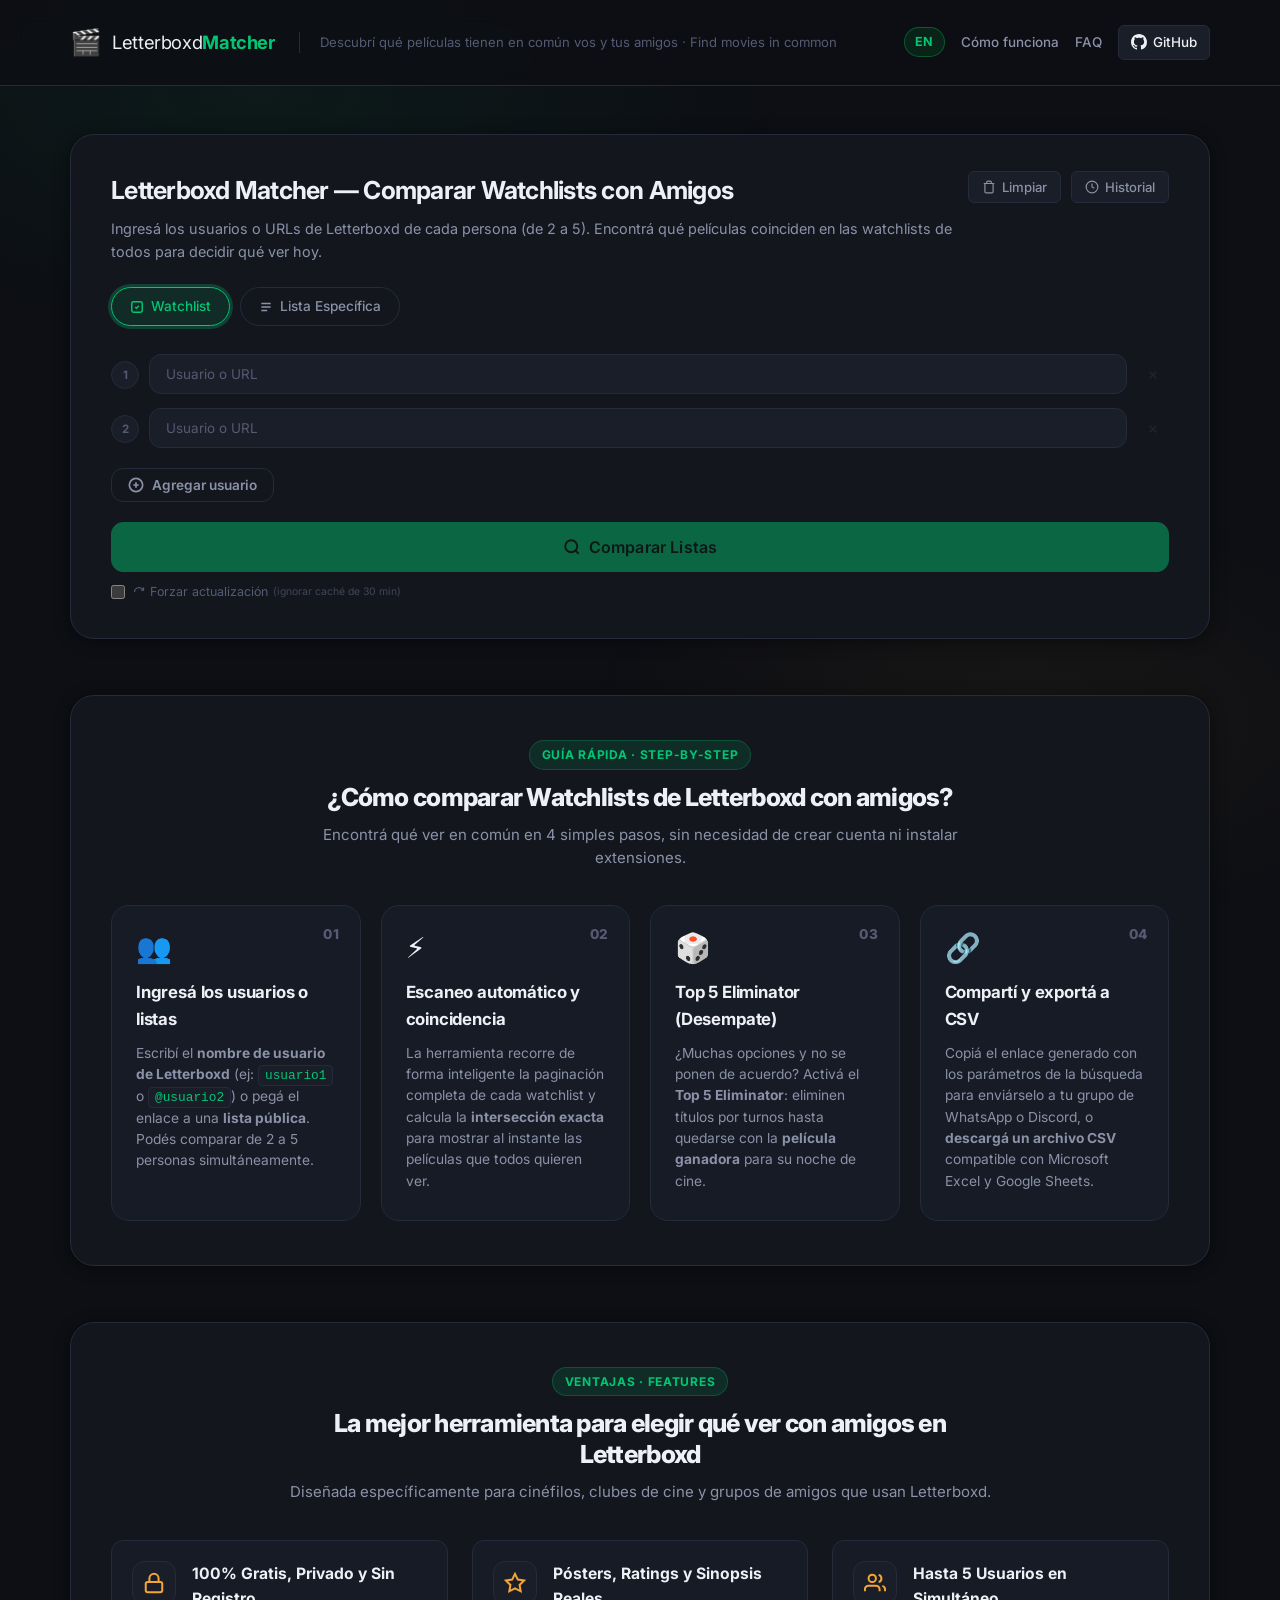
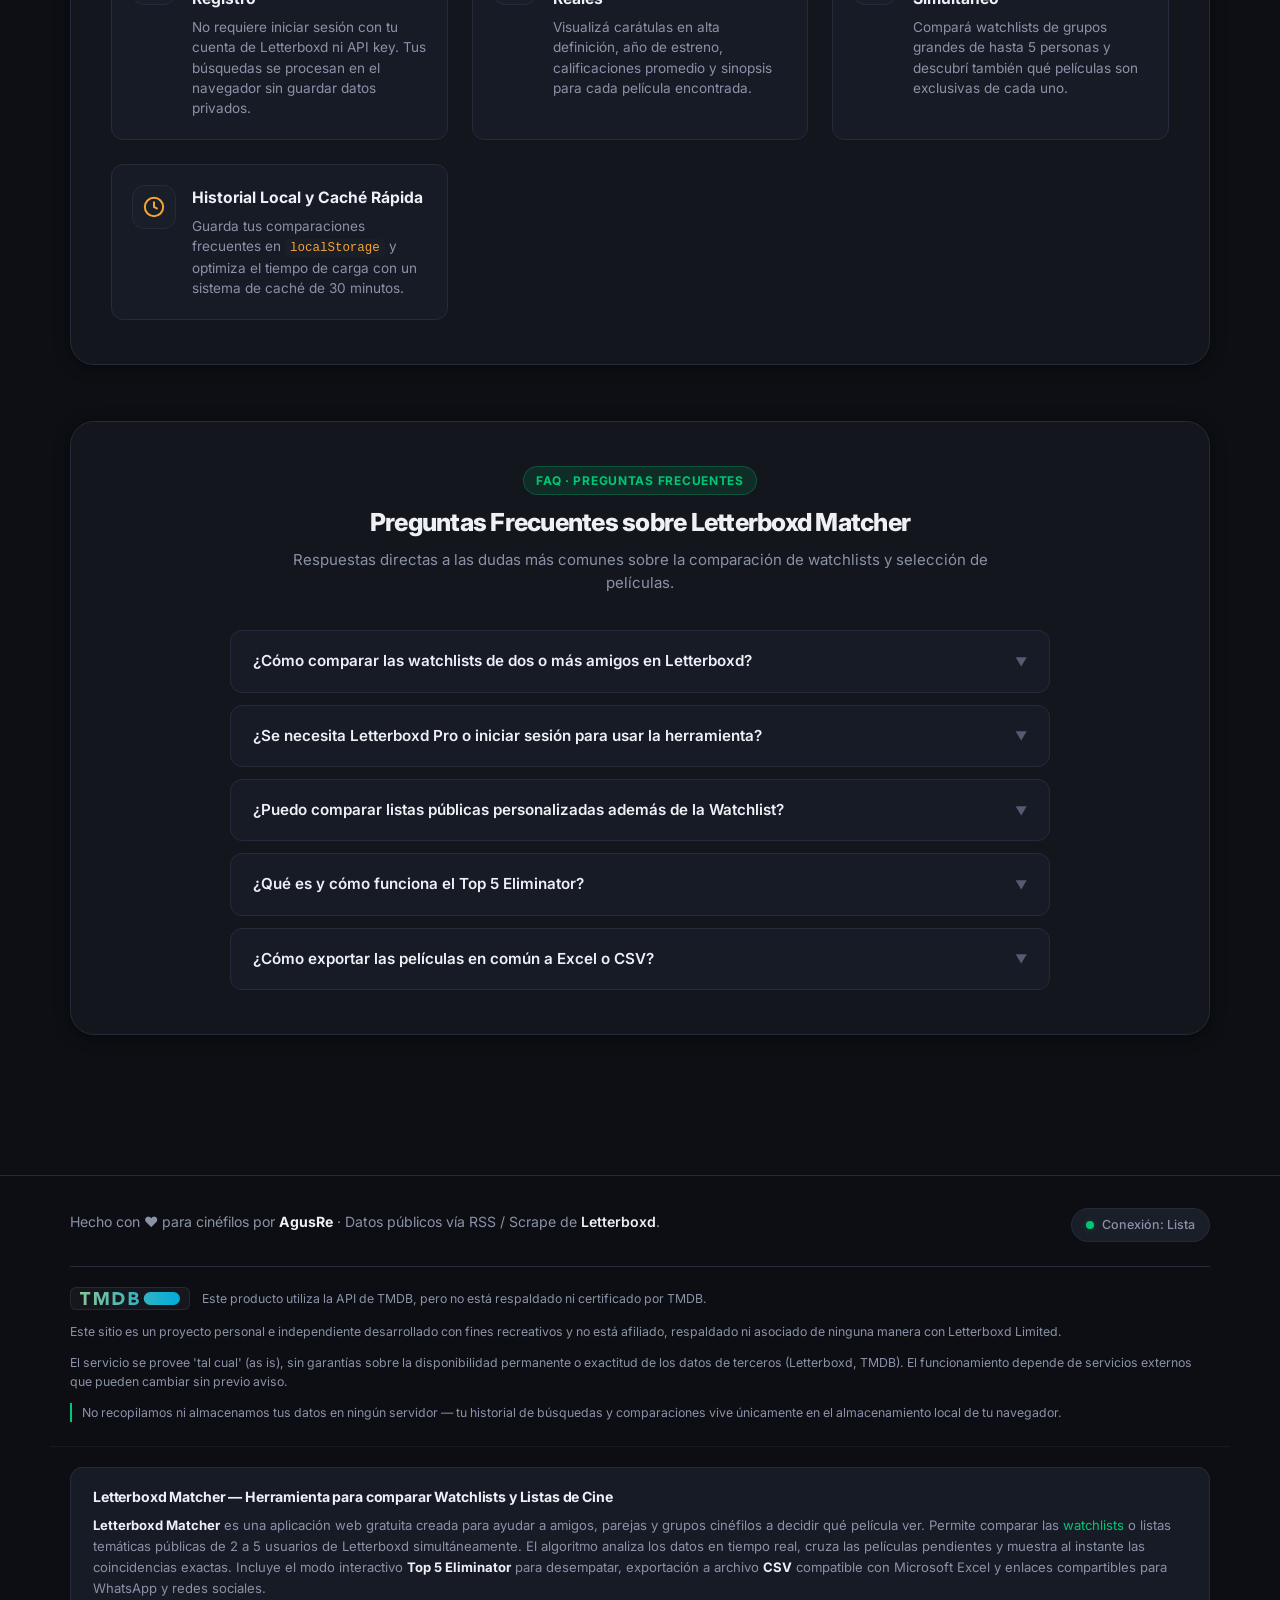
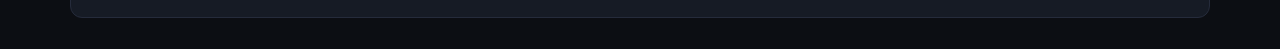
==== commit a46b275f: "feat: add legal notice, MIT license, English localization, and TMDB branding updates" ====
--- a/index.html
+++ b/index.html
@@ -576,18 +576,36 @@
           Hecho con <span aria-label="amor">❤️</span> para cinéfilos por <a href="https://github.com/AgusRe" target="_blank" rel="noopener noreferrer"><strong>AgusRe</strong></a> · Datos públicos vía RSS / Scrape de <a
             href="https://letterboxd.com" target="_blank" rel="noopener noreferrer">Letterboxd</a>.
         </p>
-        <p class="footer-disclaimer">
-          Letterboxd Matcher es un proyecto de código abierto independiente y no está afiliado, respaldado ni asociado oficialmente con Letterboxd Limited.
-        </p>
-        <p class="footer-tmdb-attribution">
-          <img src="favicons/tmdb-logo.svg" alt="TMDB Logo" class="tmdb-logo-img" onerror="this.style.display='none'" />
-          <span>This product uses the TMDB API but is not endorsed or certified by TMDB.</span>
-        </p>
       </div>
       <div class="footer-col-right">
         <div id="proxy-health-indicator" class="proxy-health-indicator" title="Estado de conectividad y proxies CORS">
           <span class="proxy-health-dot dot-green" id="proxy-health-dot"></span>
           <span id="proxy-health-label">Conexión: Lista</span>
+        </div>
+      </div>
+    </div>
+
+    <!-- Legal, TMDB Attribution & Privacy Notice -->
+    <div class="container footer-legal-wrapper">
+      <div class="footer-legal-divider" aria-hidden="true"></div>
+      <div class="footer-legal-content">
+        <!-- TMDB Attribution -->
+        <div class="footer-legal-item footer-tmdb-attribution">
+          <a href="https://www.themoviedb.org/" target="_blank" rel="noopener noreferrer" class="tmdb-brand-badge" title="The Movie Database (TMDB)">
+            <img src="assets/tmdb-logo.svg" alt="TMDB (The Movie Database)" class="tmdb-logo-img" width="90" height="12" />
+          </a>
+          <p id="footer-tmdb-text" class="footer-legal-text"></p>
+        </div>
+
+        <!-- Disclaimers & Privacy -->
+        <div class="footer-legal-item">
+          <p id="footer-letterboxd-text" class="footer-legal-text"></p>
+        </div>
+        <div class="footer-legal-item">
+          <p id="footer-warranty-text" class="footer-legal-text"></p>
+        </div>
+        <div class="footer-legal-item">
+          <p id="footer-privacy-text" class="footer-legal-text footer-privacy-note"></p>
         </div>
       </div>
     </div>
--- a/style.css
+++ b/style.css
@@ -2256,11 +2256,6 @@
   color: var(--accent-green);
 }
 
-.footer-disclaimer {
-  font-size: 0.78rem;
-  color: var(--text-muted);
-  line-height: 1.45;
-}
 
 .footer-col-right {
   display: flex;
@@ -2305,27 +2300,77 @@
   font-style: normal;
 }
 
-/* ── TMDB FOOTER ATTRIBUTION ── */
+/* ── FOOTER LEGAL & PRIVACY NOTICE ── */
+.footer-legal-wrapper {
+  margin-top: 24px;
+}
+
+.footer-legal-divider {
+  width: 100%;
+  height: 1px;
+  background: var(--border);
+  margin-bottom: 20px;
+}
+
+.footer-legal-content {
+  display: flex;
+  flex-direction: column;
+  gap: 12px;
+}
+
+.footer-legal-item {
+  display: flex;
+  flex-direction: column;
+  gap: 4px;
+}
+
+.footer-legal-text {
+  font-size: 0.77rem;
+  line-height: 1.55;
+  color: var(--text-secondary);
+}
+
 .footer-tmdb-attribution {
   display: flex;
-  align-items: center;
-  gap: 10px;
-  margin-top: 12px;
-  font-size: 0.74rem;
-  color: var(--text-muted);
-  line-height: 1.4;
+  flex-direction: row;
+  align-items: center;
+  gap: 12px;
+  flex-wrap: wrap;
+}
+
+.tmdb-brand-badge {
+  display: inline-flex;
+  align-items: center;
+  flex-shrink: 0;
+  padding: 4px 9px;
+  border-radius: var(--radius-sm);
+  background: rgba(255, 255, 255, 0.04);
+  border: 1px solid rgba(255, 255, 255, 0.08);
+  transition: all var(--transition);
+  text-decoration: none;
+}
+
+.tmdb-brand-badge:hover {
+  background: rgba(255, 255, 255, 0.08);
+  border-color: rgba(255, 255, 255, 0.2);
+  transform: translateY(-1px);
 }
 
 .tmdb-logo-img {
-  height: 14px;
+  height: 13px;
   width: auto;
-  opacity: 0.85;
-  filter: grayscale(20%);
+  display: block;
+  opacity: 0.95;
   transition: opacity var(--transition);
 }
 
-.tmdb-logo-img:hover {
+.tmdb-brand-badge:hover .tmdb-logo-img {
   opacity: 1;
+}
+
+.footer-privacy-note {
+  border-left: 2px solid var(--accent-green);
+  padding-left: 10px;
 }
 
 /* ── STREAMING PROVIDERS FILTER BAR ── */
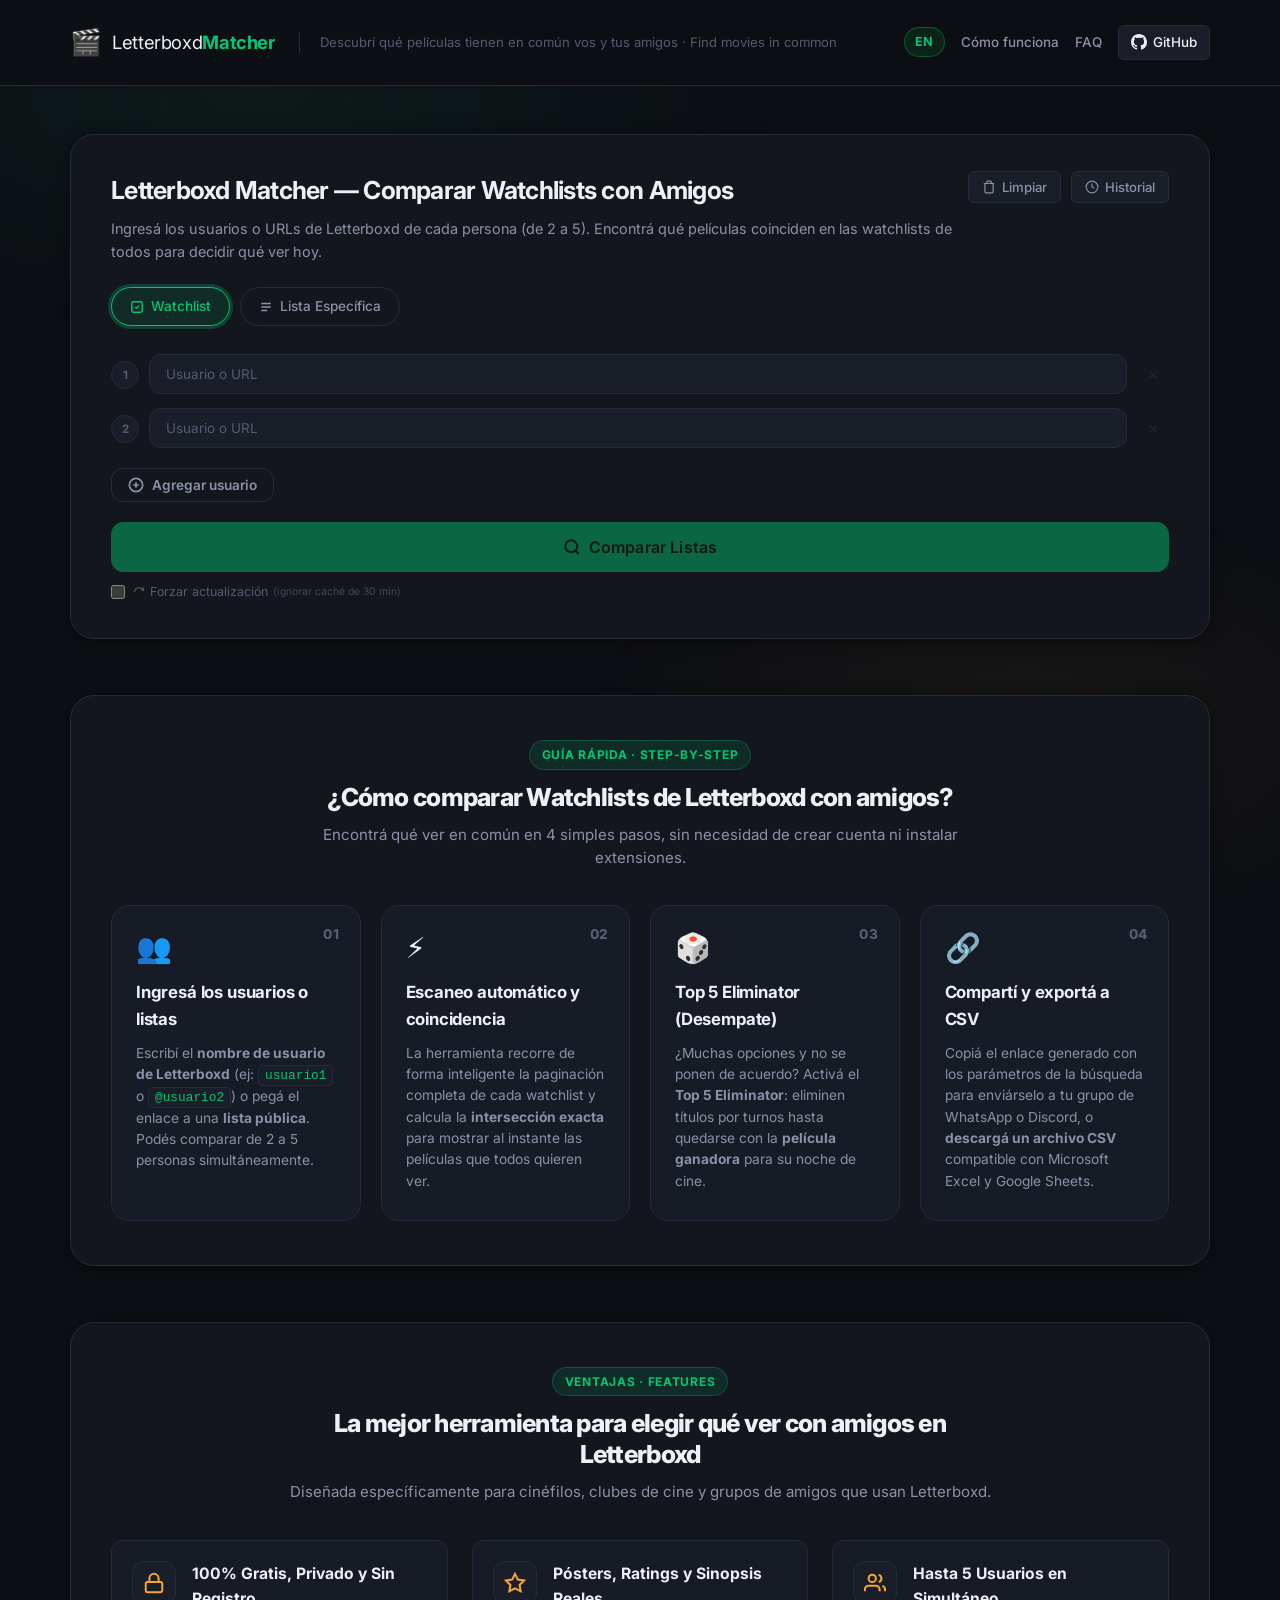
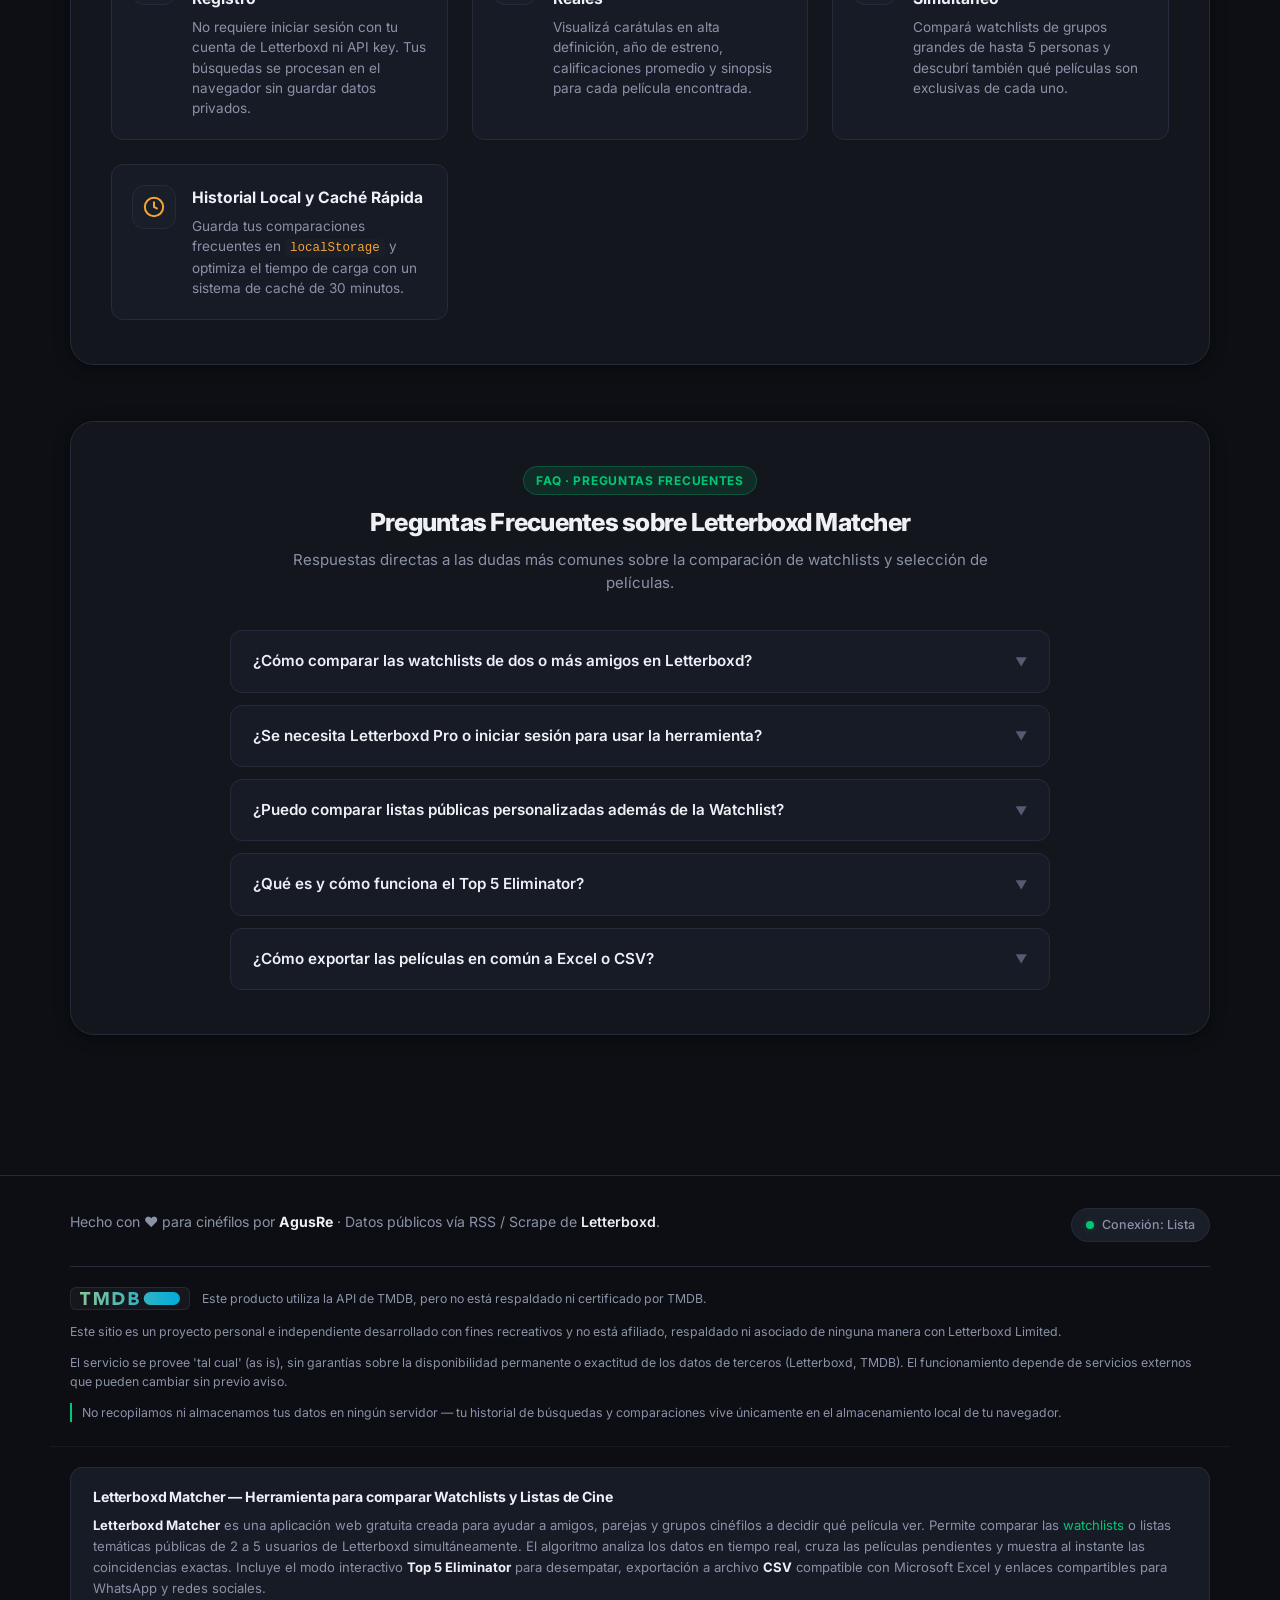
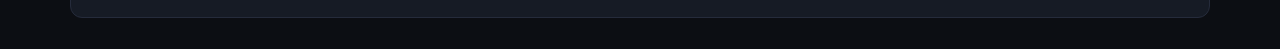
==== commit 18455aa0: "feat: add English localization and implement Cloudflare Worker integration for proxy requests" ====
--- a/index.html
+++ b/index.html
@@ -377,6 +377,19 @@
             <span class="accent-dot accent-orange"></span>
             Películas Únicas por Usuario
           </h2>
+          <div class="results-actions">
+            <button class="btn-action-sm" id="btn-load-unique-streaming" title="Cargar plataformas de streaming para estas películas" aria-label="Cargar plataformas de streaming">
+              <svg width="14" height="14" viewBox="0 0 24 24" fill="none" stroke="currentColor" stroke-width="2" aria-hidden="true">
+                <rect x="2" y="7" width="20" height="15" rx="2" ry="2"/>
+                <polyline points="17 2 12 7 7 2"/>
+              </svg>
+              <span id="btn-load-unique-streaming-text">Cargar plataformas</span>
+            </button>
+          </div>
+        </div>
+        <div id="unique-streaming-progress" class="streaming-progress hidden" aria-live="polite" style="margin-bottom: 0.75rem;">
+          <span class="spinner-sm" aria-hidden="true"></span>
+          <span id="unique-streaming-progress-text">Buscando plataformas…</span>
         </div>
         <div id="unique-tabs" class="tabs" role="tablist"></div>
         <div id="unique-panels" class="tab-panels"></div>
